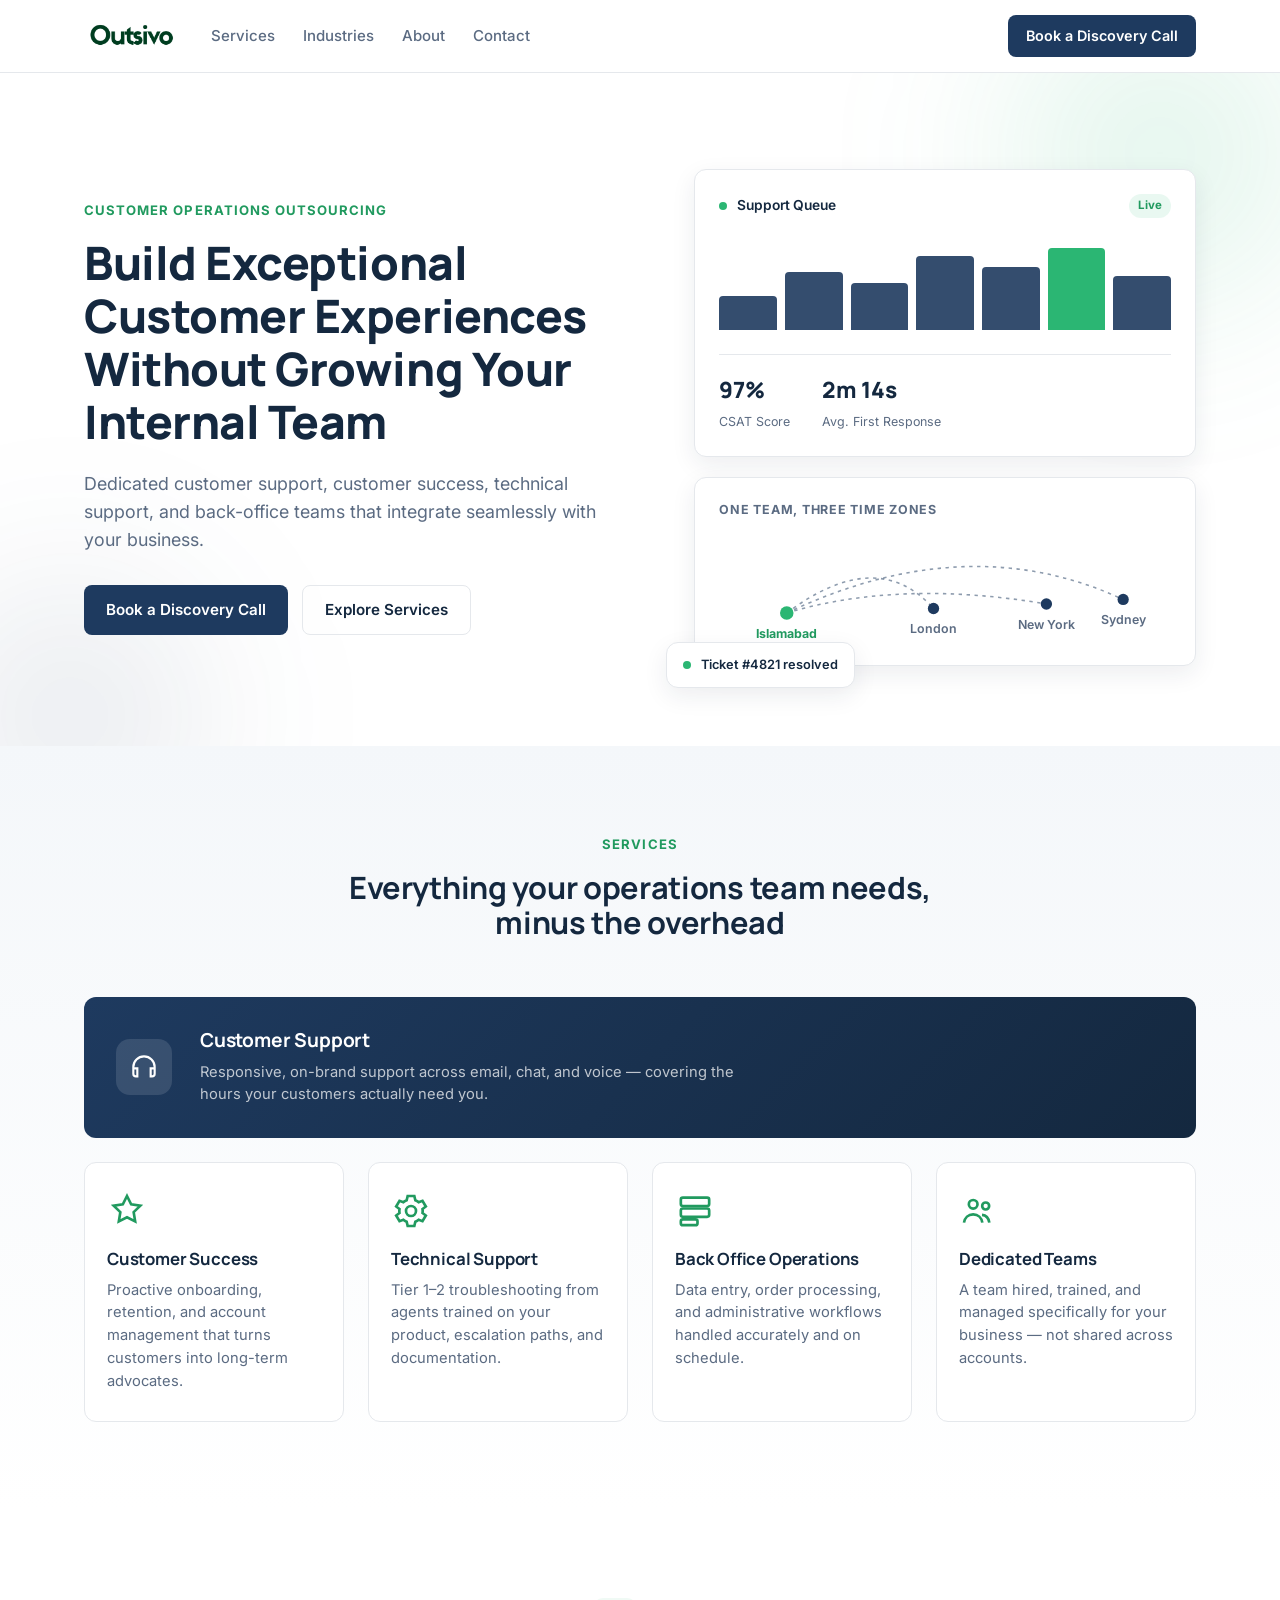
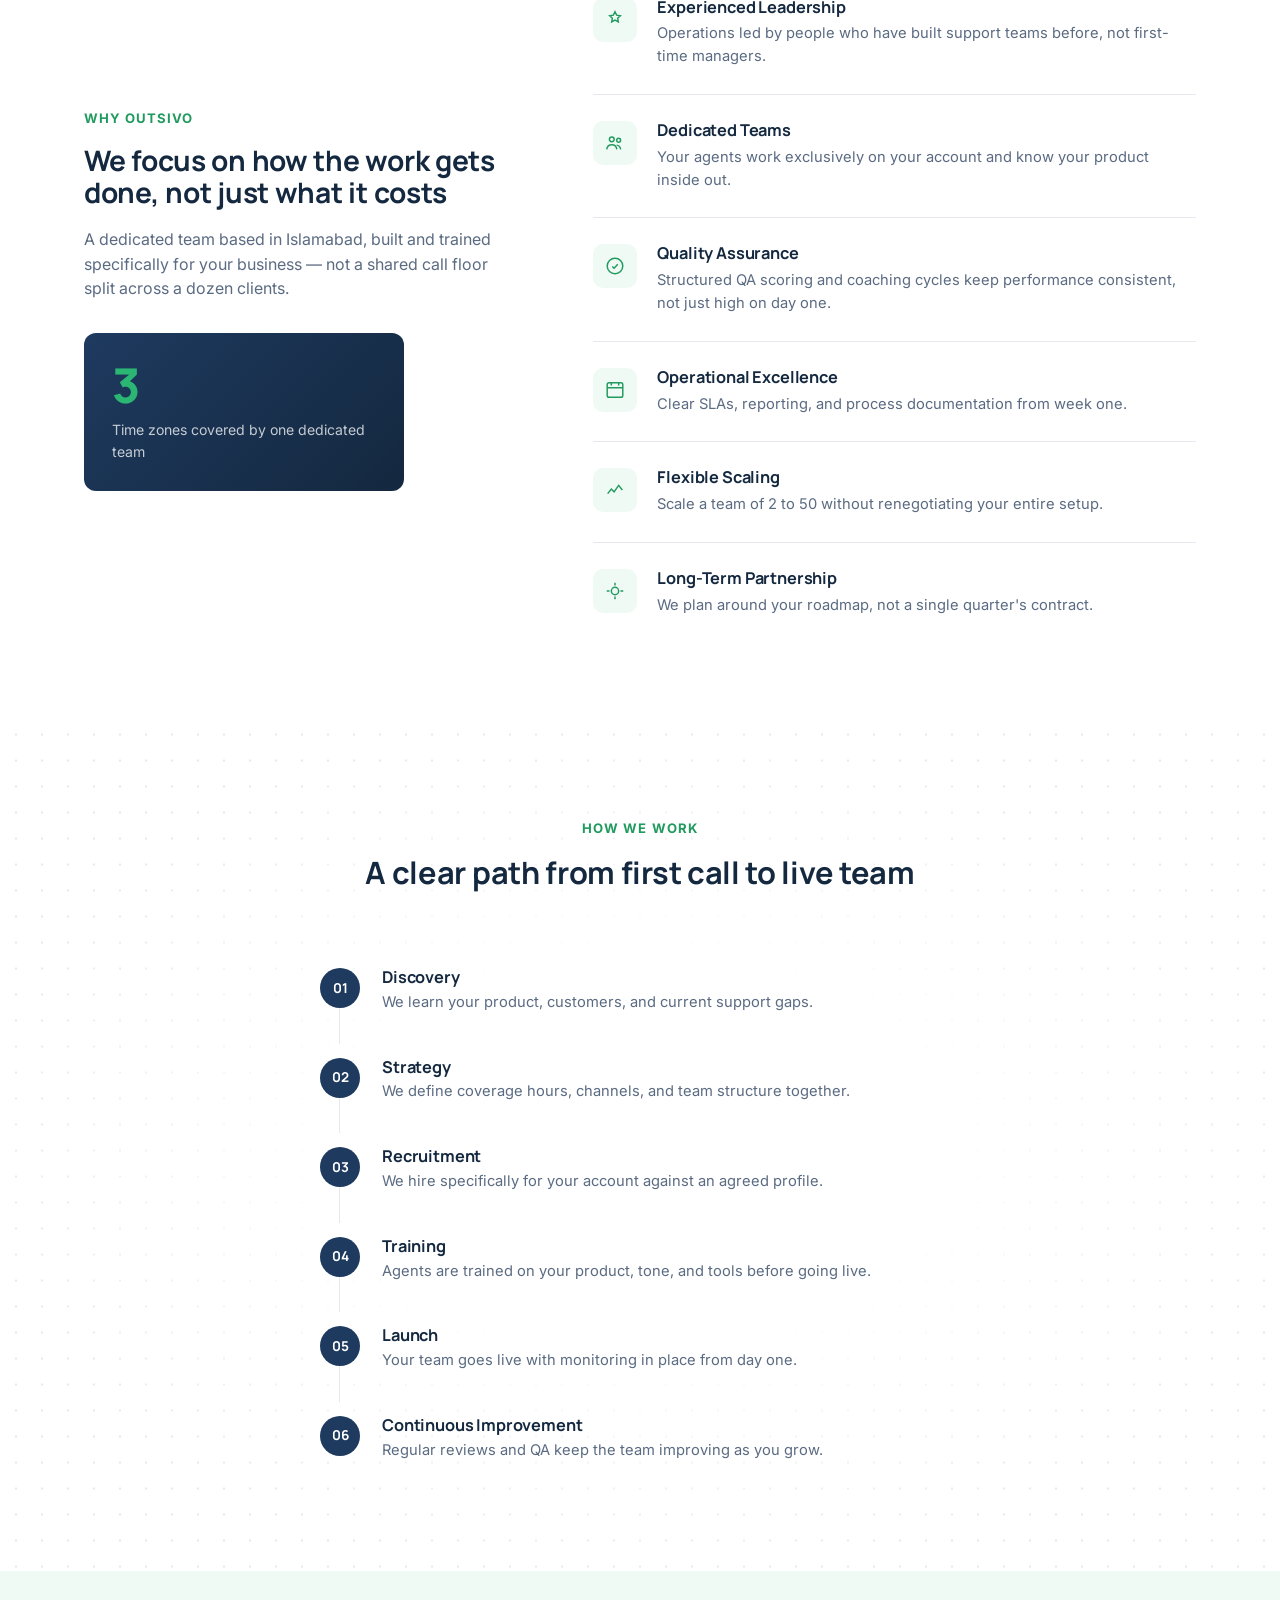
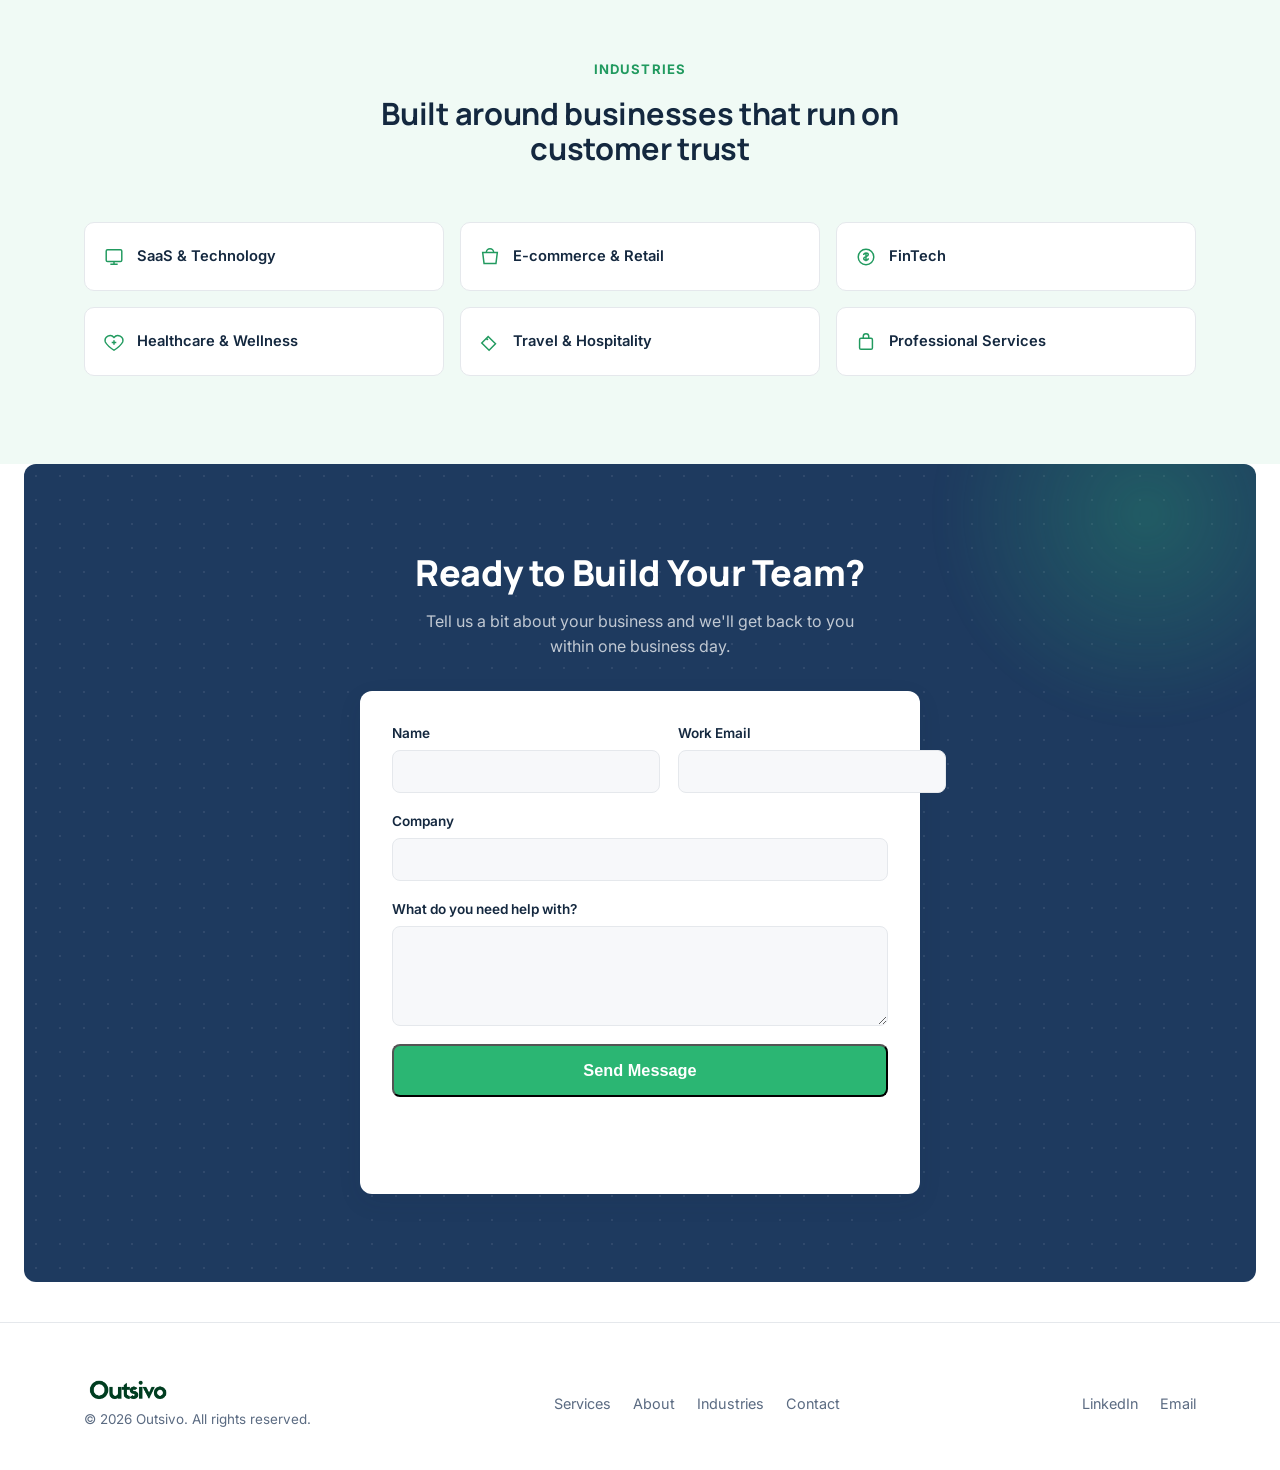
==== index.html @ 87148b16 "Add files via upload" ====
<!DOCTYPE html>
<html lang="en">
<head>
<meta charset="UTF-8">
<meta name="viewport" content="width=device-width, initial-scale=1.0">
<title>Outsivo — Customer Support, Success &amp; Technical Support Outsourcing</title>
<meta name="description" content="Dedicated customer support, customer success, technical support, and back-office teams that integrate seamlessly with your business.">
<link rel="preconnect" href="https://fonts.googleapis.com">
<link rel="preconnect" href="https://fonts.gstatic.com" crossorigin>
<link href="https://fonts.googleapis.com/css2?family=Manrope:wght@500;600;700;800&family=Inter:wght@400;500;600&display=swap" rel="stylesheet">
<link rel="stylesheet" href="styles.css">
</head>
<body>

<!-- ===================== NAVIGATION ===================== -->
<header class="nav" id="nav">
  <div class="container nav__inner">
    <a href="#top" class="nav__logo">
      <img src="assets/outsivo-logo.png" alt="Outsivo" class="nav__logo-img">
    </a>

    <nav class="nav__links" id="navLinks">
      <a href="#services">Services</a>
      <a href="#industries">Industries</a>
      <a href="#why">About</a>
      <a href="#contact">Contact</a>
    </nav>

    <a href="#contact" class="btn btn--primary btn--nav">Book a Discovery Call</a>

    <button class="nav__toggle" id="navToggle" aria-label="Open menu" aria-expanded="false">
      <span></span><span></span><span></span>
    </button>
  </div>
</header>

<main id="top">

  <!-- ===================== HERO ===================== -->
  <section class="hero">
    <div class="container hero__inner">
      <div class="hero__copy">
        <p class="eyebrow">Customer Operations Outsourcing</p>
        <h1>Build Exceptional Customer Experiences Without Growing Your Internal Team</h1>
        <p class="hero__sub">Dedicated customer support, customer success, technical support, and back-office teams that integrate seamlessly with your business.</p>
        <div class="hero__actions">
          <a href="#contact" class="btn btn--primary">Book a Discovery Call</a>
          <a href="#services" class="btn btn--ghost">Explore Services</a>
        </div>
      </div>

      <div class="hero__visual" aria-hidden="true">
        <div class="panel panel--main">
          <div class="panel__row">
            <span class="dot dot--accent"></span>
            <span class="panel__label">Support Queue</span>
            <span class="panel__tag">Live</span>
          </div>
          <div class="bar-row">
            <div class="bar" style="--h:38%"></div>
            <div class="bar" style="--h:64%"></div>
            <div class="bar" style="--h:52%"></div>
            <div class="bar" style="--h:82%"></div>
            <div class="bar" style="--h:70%"></div>
            <div class="bar" style="--h:91%"></div>
            <div class="bar" style="--h:60%"></div>
          </div>
          <div class="panel__stats">
            <div>
              <span class="stat">97%</span>
              <span class="stat__label">CSAT Score</span>
            </div>
            <div>
              <span class="stat">2m 14s</span>
              <span class="stat__label">Avg. First Response</span>
            </div>
          </div>
        </div>

        <div class="panel panel--coverage">
          <p class="coverage__label">One team, three time zones</p>
          <svg class="coverage__map" viewBox="0 0 400 100" xmlns="http://www.w3.org/2000/svg">
            <path d="M60 70 Q140 10 190 66" fill="none" stroke="#1E3A5F" stroke-width="1.4" stroke-dasharray="3 4" opacity="0.5"/>
            <path d="M60 70 Q160 40 290 62" fill="none" stroke="#1E3A5F" stroke-width="1.4" stroke-dasharray="3 4" opacity="0.5"/>
            <path d="M60 70 Q220 -6 358 58" fill="none" stroke="#1E3A5F" stroke-width="1.4" stroke-dasharray="3 4" opacity="0.5"/>
            <circle cx="60" cy="70" r="6" fill="#2BB673"/>
            <text x="60" y="92" text-anchor="middle" class="coverage__city coverage__city--origin">Islamabad</text>
            <circle cx="190" cy="66" r="5" fill="#1E3A5F"/>
            <text x="190" y="88" text-anchor="middle" class="coverage__city">London</text>
            <circle cx="290" cy="62" r="5" fill="#1E3A5F"/>
            <text x="290" y="84" text-anchor="middle" class="coverage__city">New York</text>
            <circle cx="358" cy="58" r="5" fill="#1E3A5F"/>
            <text x="358" y="80" text-anchor="middle" class="coverage__city">Sydney</text>
          </svg>
        </div>

        <div class="panel panel--float">
          <span class="dot dot--accent"></span>
          <span class="panel__label">Ticket #4821 resolved</span>
        </div>
      </div>
    </div>
  </section>

  <!-- ===================== SERVICES ===================== -->
  <section class="services" id="services">
    <div class="container">
      <p class="eyebrow eyebrow--center">Services</p>
      <h2 class="section__title">Everything your operations team needs, minus the overhead</h2>

      <div class="grid grid--4">
        <div class="card card--featured">
          <div class="card__icon">
            <svg viewBox="0 0 24 24" fill="none" stroke="currentColor" stroke-width="1.6"><path d="M4 12a8 8 0 0 1 16 0v5a2 2 0 0 1-2 2h-1v-6h3M4 17v-5a8 8 0 0 1 0 0v5a2 2 0 0 0 2 2h1v-6H4"/></svg>
          </div>
          <div>
            <h3>Customer Support</h3>
            <p>Responsive, on-brand support across email, chat, and voice — covering the hours your customers actually need you.</p>
          </div>
        </div>
        <div class="card">
          <div class="card__icon">
            <svg viewBox="0 0 24 24" fill="none" stroke="currentColor" stroke-width="1.6"><path d="M12 3l2.5 5 5.5.8-4 3.9.9 5.5L12 15.8 7.1 18.2l.9-5.5-4-3.9 5.5-.8L12 3z"/></svg>
          </div>
          <h3>Customer Success</h3>
          <p>Proactive onboarding, retention, and account management that turns customers into long-term advocates.</p>
        </div>
        <div class="card">
          <div class="card__icon">
            <svg viewBox="0 0 24 24" fill="none" stroke="currentColor" stroke-width="1.6"><circle cx="12" cy="12" r="3"/><path d="M19 12a7 7 0 0 0-.1-1.2l2-1.5-2-3.4-2.3.9a7 7 0 0 0-2-1.2L14 3h-4l-.6 2.6a7 7 0 0 0-2 1.2l-2.3-.9-2 3.4 2 1.5A7 7 0 0 0 5 12a7 7 0 0 0 .1 1.2l-2 1.5 2 3.4 2.3-.9a7 7 0 0 0 2 1.2L10 21h4l.6-2.6a7 7 0 0 0 2-1.2l2.3.9 2-3.4-2-1.5A7 7 0 0 0 19 12z"/></svg>
          </div>
          <h3>Technical Support</h3>
          <p>Tier 1–2 troubleshooting from agents trained on your product, escalation paths, and documentation.</p>
        </div>
        <div class="card">
          <div class="card__icon">
            <svg viewBox="0 0 24 24" fill="none" stroke="currentColor" stroke-width="1.6"><rect x="3.5" y="4" width="17" height="5" rx="1.2"/><rect x="3.5" y="10.5" width="17" height="5" rx="1.2"/><rect x="3.5" y="17" width="10" height="3.5" rx="1.2"/></svg>
          </div>
          <h3>Back Office Operations</h3>
          <p>Data entry, order processing, and administrative workflows handled accurately and on schedule.</p>
        </div>
        <div class="card">
          <div class="card__icon">
            <svg viewBox="0 0 24 24" fill="none" stroke="currentColor" stroke-width="1.6"><circle cx="8.5" cy="8" r="2.6"/><circle cx="16" cy="9" r="2.1"/><path d="M3 19c.4-3 2.6-5 5.5-5s5.1 2 5.5 5M13.8 14.3c2.4.2 4 2 4.4 4.7"/></svg>
          </div>
          <h3>Dedicated Teams</h3>
          <p>A team hired, trained, and managed specifically for your business — not shared across accounts.</p>
        </div>
      </div>
    </div>
  </section>

  <!-- ===================== WHY OUTSIVO ===================== -->
  <section class="why" id="why">
    <div class="container why__inner">
      <div class="why__side">
        <p class="eyebrow">Why Outsivo</p>
        <h2 class="why__title">We focus on how the work gets done, not just what it costs</h2>
        <p class="why__sub">A dedicated team based in Islamabad, built and trained specifically for your business — not a shared call floor split across a dozen clients.</p>

        <div class="why__stat-card">
          <span class="why__stat-num">3</span>
          <span class="why__stat-label">Time zones covered by one dedicated team</span>
        </div>
      </div>

      <ul class="pillar-list">
        <li class="pillar-row">
          <span class="pillar-row__icon">
            <svg viewBox="0 0 24 24" fill="none" stroke="currentColor" stroke-width="1.6"><path d="M12 3l1.8 3.7 4 .6-2.9 2.8.7 4-3.6-1.9-3.6 1.9.7-4L6.2 7.3l4-.6L12 3z"/></svg>
          </span>
          <div>
            <h3>Experienced Leadership</h3>
            <p>Operations led by people who have built support teams before, not first-time managers.</p>
          </div>
        </li>
        <li class="pillar-row">
          <span class="pillar-row__icon">
            <svg viewBox="0 0 24 24" fill="none" stroke="currentColor" stroke-width="1.6"><circle cx="8.5" cy="8" r="2.6"/><circle cx="16" cy="9" r="2.1"/><path d="M3 19c.4-3 2.6-5 5.5-5s5.1 2 5.5 5M13.8 14.3c2.4.2 4 2 4.4 4.7"/></svg>
          </span>
          <div>
            <h3>Dedicated Teams</h3>
            <p>Your agents work exclusively on your account and know your product inside out.</p>
          </div>
        </li>
        <li class="pillar-row">
          <span class="pillar-row__icon">
            <svg viewBox="0 0 24 24" fill="none" stroke="currentColor" stroke-width="1.6"><path d="M9 12.5l2 2 4-4.5"/><circle cx="12" cy="12" r="8.5"/></svg>
          </span>
          <div>
            <h3>Quality Assurance</h3>
            <p>Structured QA scoring and coaching cycles keep performance consistent, not just high on day one.</p>
          </div>
        </li>
        <li class="pillar-row">
          <span class="pillar-row__icon">
            <svg viewBox="0 0 24 24" fill="none" stroke="currentColor" stroke-width="1.6"><rect x="3.5" y="4" width="17" height="16" rx="2"/><path d="M3.5 9.5h17M8 4v3M16 4v3"/></svg>
          </span>
          <div>
            <h3>Operational Excellence</h3>
            <p>Clear SLAs, reporting, and process documentation from week one.</p>
          </div>
        </li>
        <li class="pillar-row">
          <span class="pillar-row__icon">
            <svg viewBox="0 0 24 24" fill="none" stroke="currentColor" stroke-width="1.6"><path d="M4 16l4-5 3 3 5-7 4 5"/></svg>
          </span>
          <div>
            <h3>Flexible Scaling</h3>
            <p>Scale a team of 2 to 50 without renegotiating your entire setup.</p>
          </div>
        </li>
        <li class="pillar-row">
          <span class="pillar-row__icon">
            <svg viewBox="0 0 24 24" fill="none" stroke="currentColor" stroke-width="1.6"><path d="M8 12a4 4 0 108 0 4 4 0 00-8 0z"/><path d="M12 3v3M12 18v3M3 12h3M18 12h3"/></svg>
          </span>
          <div>
            <h3>Long-Term Partnership</h3>
            <p>We plan around your roadmap, not a single quarter's contract.</p>
          </div>
        </li>
      </ul>
    </div>
  </section>

  <!-- ===================== HOW WE WORK ===================== -->
  <section class="process">
    <div class="container">
      <p class="eyebrow eyebrow--center">How We Work</p>
      <h2 class="section__title">A clear path from first call to live team</h2>

      <ol class="steps">
        <li class="step">
          <span class="step__num">01</span>
          <div>
            <h3>Discovery</h3>
            <p>We learn your product, customers, and current support gaps.</p>
          </div>
        </li>
        <li class="step">
          <span class="step__num">02</span>
          <div>
            <h3>Strategy</h3>
            <p>We define coverage hours, channels, and team structure together.</p>
          </div>
        </li>
        <li class="step">
          <span class="step__num">03</span>
          <div>
            <h3>Recruitment</h3>
            <p>We hire specifically for your account against an agreed profile.</p>
          </div>
        </li>
        <li class="step">
          <span class="step__num">04</span>
          <div>
            <h3>Training</h3>
            <p>Agents are trained on your product, tone, and tools before going live.</p>
          </div>
        </li>
        <li class="step">
          <span class="step__num">05</span>
          <div>
            <h3>Launch</h3>
            <p>Your team goes live with monitoring in place from day one.</p>
          </div>
        </li>
        <li class="step">
          <span class="step__num">06</span>
          <div>
            <h3>Continuous Improvement</h3>
            <p>Regular reviews and QA keep the team improving as you grow.</p>
          </div>
        </li>
      </ol>
    </div>
  </section>

  <!-- ===================== INDUSTRIES ===================== -->
  <section class="industries" id="industries">
    <div class="container">
      <p class="eyebrow eyebrow--center">Industries</p>
      <h2 class="section__title">Built around businesses that run on customer trust</h2>

      <div class="grid grid--6 grid--tight">
        <div class="tag-card">
          <svg viewBox="0 0 24 24" fill="none" stroke="currentColor" stroke-width="1.6"><rect x="3.5" y="4" width="17" height="13" rx="1.5"/><path d="M8 20h8M12 17v3"/></svg>
          SaaS &amp; Technology
        </div>
        <div class="tag-card">
          <svg viewBox="0 0 24 24" fill="none" stroke="currentColor" stroke-width="1.6"><path d="M4 7h16l-1.5 12h-13L4 7z"/><path d="M8 7a4 4 0 018 0"/></svg>
          E-commerce &amp; Retail
        </div>
        <div class="tag-card">
          <svg viewBox="0 0 24 24" fill="none" stroke="currentColor" stroke-width="1.6"><circle cx="12" cy="12" r="8.5"/><path d="M12 7.5v9M9.5 9.8c0-1.3 1.1-2.1 2.5-2.1s2.5.8 2.5 1.9c0 2.6-5 1.3-5 3.9 0 1.1 1.1 1.9 2.5 1.9s2.5-.8 2.5-2.1"/></svg>
          FinTech
        </div>
        <div class="tag-card">
          <svg viewBox="0 0 24 24" fill="none" stroke="currentColor" stroke-width="1.6"><path d="M12 21s-7-4.5-9.5-9A5.5 5.5 0 0112 7a5.5 5.5 0 019.5 5c-2.5 4.5-9.5 9-9.5 9z"/><path d="M12 10v5M9.5 12.5h5"/></svg>
          Healthcare &amp; Wellness
        </div>
        <div class="tag-card">
          <svg viewBox="0 0 24 24" fill="none" stroke="currentColor" stroke-width="1.6"><path d="M3 13l7-7 8 8-7 7-8-8z"/><circle cx="9" cy="9" r="1.2" fill="currentColor" stroke="none"/></svg>
          Travel &amp; Hospitality
        </div>
        <div class="tag-card">
          <svg viewBox="0 0 24 24" fill="none" stroke="currentColor" stroke-width="1.6"><rect x="5" y="8" width="14" height="12" rx="1.5"/><path d="M9 8V6a3 3 0 016 0v2"/></svg>
          Professional Services
        </div>
      </div>
    </div>
  </section>

  <!-- ===================== CTA / CONTACT FORM ===================== -->
  <section class="cta" id="contact">
    <div class="container cta__inner">
      <h2>Ready to Build Your Team?</h2>
      <p>Tell us a bit about your business and we'll get back to you within one business day.</p>

      <form class="contact-form" id="contactForm">
        <input type="hidden" name="access_key" value="f6a1be43-fd1d-468f-a250-6dde12e485c9">
        <input type="hidden" name="subject" value="New inquiry from Outsivo website">
        <input type="text" name="botcheck" style="display:none" tabindex="-1" autocomplete="off">

        <div class="contact-form__row">
          <div class="field">
            <label for="cf-name">Name</label>
            <input type="text" id="cf-name" name="name" required autocomplete="name">
          </div>
          <div class="field">
            <label for="cf-email">Work Email</label>
            <input type="email" id="cf-email" name="email" required autocomplete="email">
          </div>
        </div>

        <div class="field">
          <label for="cf-company">Company</label>
          <input type="text" id="cf-company" name="company" autocomplete="organization">
        </div>

        <div class="field">
          <label for="cf-message">What do you need help with?</label>
          <textarea id="cf-message" name="message" rows="4" required></textarea>
        </div>

        <button type="submit" class="btn btn--primary btn--lg" id="cfSubmit">Send Message</button>
        <p class="contact-form__status" id="cfStatus" role="status" aria-live="polite"></p>
      </form>
    </div>
  </section>

</main>

<!-- ===================== FOOTER ===================== -->
<footer class="footer">
  <div class="container footer__inner">
    <div class="footer__brand">
      <img src="assets/outsivo-logo.png" alt="Outsivo" class="footer__logo-img">
      <p>© 2026 Outsivo. All rights reserved.</p>
    </div>
    <nav class="footer__links">
      <a href="#services">Services</a>
      <a href="#why">About</a>
      <a href="#industries">Industries</a>
      <a href="#contact">Contact</a>
    </nav>
    <div class="footer__social">
      <a href="#" aria-label="LinkedIn">LinkedIn</a>
      <a href="mailto:hello@outsivo.com">Email</a>
    </div>
  </div>
</footer>

<script src="script.js"></script>
</body>
</html>
---- styles.css ----
/* ============ TOKENS ============ */
:root {
  --navy: #1E3A5F;
  --navy-ink: #14283F;
  --emerald: #2BB673;
  --emerald-dark: #219a5f;
  --bg: #FFFFFF;
  --bg-soft: #F7F8FA;
  --border: #E5E8EC;
  --text: #16233A;
  --text-muted: #5B6B82;

  --font-display: 'Manrope', sans-serif;
  --font-body: 'Inter', sans-serif;

  --container: 1160px;
  --radius: 12px;
  --shadow-sm: 0 1px 2px rgba(20, 40, 63, 0.06);
  --shadow-md: 0 8px 24px rgba(20, 40, 63, 0.08);
  --shadow-lg: 0 24px 60px rgba(20, 40, 63, 0.14);

  --navy-wash: #F4F7FA;
  --emerald-wash: #F0FAF5;
}

* { box-sizing: border-box; }
html { scroll-behavior: smooth; }

body {
  margin: 0;
  font-family: var(--font-body);
  color: var(--text);
  background: var(--bg);
  line-height: 1.55;
  -webkit-font-smoothing: antialiased;
}

h1, h2, h3 {
  font-family: var(--font-display);
  color: var(--navy-ink);
  margin: 0;
  line-height: 1.15;
  letter-spacing: -0.01em;
}

p { margin: 0; color: var(--text-muted); }

a { color: inherit; text-decoration: none; }

img, svg { display: block; max-width: 100%; }

.container {
  max-width: var(--container);
  margin: 0 auto;
  padding: 0 24px;
}

:focus-visible {
  outline: 2px solid var(--emerald);
  outline-offset: 2px;
}

@media (prefers-reduced-motion: reduce) {
  * { animation: none !important; transition: none !important; }
  html { scroll-behavior: auto; }
}

/* ============ BUTTONS ============ */
.btn {
  display: inline-flex;
  align-items: center;
  justify-content: center;
  padding: 12px 22px;
  border-radius: 8px;
  font-weight: 600;
  font-size: 0.95rem;
  transition: background 0.15s ease, transform 0.15s ease, border-color 0.15s ease;
  white-space: nowrap;
}
.btn--primary {
  background: var(--navy);
  color: #fff;
}
.btn--primary:hover { background: var(--navy-ink); }
.btn--ghost {
  background: transparent;
  color: var(--navy-ink);
  border: 1px solid var(--border);
}
.btn--ghost:hover { border-color: var(--navy); }
.btn--lg { padding: 15px 32px; font-size: 1.02rem; }
.btn--nav { padding: 10px 18px; font-size: 0.9rem; }

/* ============ NAVIGATION ============ */
.nav {
  position: sticky;
  top: 0;
  z-index: 50;
  background: rgba(255, 255, 255, 0.85);
  backdrop-filter: blur(10px);
  border-bottom: 1px solid var(--border);
}
.nav__inner {
  display: flex;
  align-items: center;
  gap: 32px;
  height: 72px;
}
.nav__logo {
  display: flex;
  align-items: center;
}
.nav__logo-img {
  height: 26px;
  width: auto;
}
.footer__logo-img {
  height: 24px;
  width: auto;
}
.nav__links {
  display: flex;
  gap: 28px;
  margin-right: auto;
}
.nav__links a {
  font-size: 0.94rem;
  font-weight: 500;
  color: var(--text-muted);
  transition: color 0.15s ease;
}
.nav__links a:hover { color: var(--navy-ink); }
.nav__toggle { display: none; }

/* ============ HERO ============ */
.hero {
  padding: 96px 0 80px;
  position: relative;
  overflow: hidden;
  isolation: isolate;
}
.hero::before,
.hero::after {
  content: '';
  position: absolute;
  border-radius: 50%;
  filter: blur(70px);
  z-index: -1;
}
.hero::before {
  width: 480px;
  height: 480px;
  background: radial-gradient(circle, rgba(43, 182, 115, 0.16), transparent 70%);
  top: -160px;
  right: -120px;
}
.hero::after {
  width: 420px;
  height: 420px;
  background: radial-gradient(circle, rgba(30, 58, 95, 0.12), transparent 70%);
  bottom: -180px;
  left: -140px;
}
.hero__inner {
  display: grid;
  grid-template-columns: 1.05fr 0.95fr;
  gap: 56px;
  align-items: center;
}
.eyebrow {
  font-size: 0.82rem;
  font-weight: 700;
  letter-spacing: 0.08em;
  text-transform: uppercase;
  color: var(--emerald-dark);
  margin-bottom: 16px;
}
.eyebrow--center { text-align: center; }
.hero h1 {
  font-size: clamp(2.1rem, 3.6vw, 3.15rem);
  font-weight: 800;
}
.hero__sub {
  margin-top: 22px;
  font-size: 1.12rem;
  color: var(--text-muted);
  max-width: 520px;
}
.hero__actions {
  margin-top: 32px;
  display: flex;
  gap: 14px;
  flex-wrap: wrap;
}

/* Hero visual: abstract operations dashboard */
.hero__visual { position: relative; }
.panel {
  background: #fff;
  border: 1px solid var(--border);
  border-radius: var(--radius);
  box-shadow: var(--shadow-md);
}
.panel--main { padding: 24px; }
.panel__row {
  display: flex;
  align-items: center;
  gap: 10px;
  margin-bottom: 22px;
}
.dot { width: 8px; height: 8px; border-radius: 50%; }
.dot--accent { background: var(--emerald); }
.panel__label {
  font-size: 0.86rem;
  font-weight: 600;
  color: var(--navy-ink);
}
.panel__tag {
  margin-left: auto;
  font-size: 0.72rem;
  font-weight: 700;
  color: var(--emerald-dark);
  background: rgba(43, 182, 115, 0.1);
  padding: 3px 9px;
  border-radius: 20px;
}
.bar-row {
  display: flex;
  align-items: flex-end;
  gap: 8px;
  height: 90px;
  margin-bottom: 24px;
}
.bar {
  flex: 1;
  height: var(--h);
  background: var(--navy);
  border-radius: 4px 4px 0 0;
  opacity: 0.9;
}
.bar:nth-child(6) { background: var(--emerald); opacity: 1; }
.panel__stats {
  display: flex;
  gap: 32px;
  border-top: 1px solid var(--border);
  padding-top: 18px;
}
.stat {
  display: block;
  font-family: var(--font-display);
  font-weight: 800;
  font-size: 1.4rem;
  color: var(--navy-ink);
}
.stat__label {
  font-size: 0.78rem;
  color: var(--text-muted);
}
.panel--float {
  position: absolute;
  bottom: -22px;
  left: -28px;
  display: flex;
  align-items: center;
  gap: 10px;
  padding: 12px 16px;
}
.panel--float .panel__label { font-size: 0.8rem; }

/* Coverage map — signature element */
.panel--coverage {
  margin-top: 20px;
  padding: 22px 24px 18px;
}
.coverage__label {
  font-size: 0.78rem;
  font-weight: 700;
  color: var(--text-muted);
  text-transform: uppercase;
  letter-spacing: 0.06em;
  margin-bottom: 14px;
}
.coverage__map { width: 100%; height: auto; }
.coverage__city {
  font-family: var(--font-body);
  font-size: 11px;
  font-weight: 600;
  fill: var(--text-muted);
}
.coverage__city--origin { fill: var(--emerald-dark); font-weight: 700; }

/* ============ SECTION GENERIC ============ */
section { padding: 88px 0; position: relative; }
.section__title {
  text-align: center;
  font-size: clamp(1.6rem, 2.4vw, 2.1rem);
  font-weight: 700;
  max-width: 640px;
  margin: 0 auto 56px;
}
.services {
  background: linear-gradient(180deg, var(--navy-wash) 0%, #ffffff 100%);
}
.industries {
  background: var(--emerald-wash);
}

/* ============ GRIDS ============ */
.grid { display: grid; gap: 24px; }
.grid--5 { grid-template-columns: repeat(5, 1fr); }
.grid--4 { grid-template-columns: repeat(4, 1fr); }
.grid--6 { grid-template-columns: repeat(3, 1fr); }
.grid--tight { gap: 16px; }

/* ============ SERVICE CARDS ============ */
.card {
  background: #fff;
  border: 1px solid var(--border);
  border-radius: var(--radius);
  padding: 28px 22px;
  transition: transform 0.18s ease, box-shadow 0.18s ease;
}
.card:hover { transform: translateY(-3px); box-shadow: var(--shadow-md); }
.card__icon {
  width: 40px;
  height: 40px;
  color: var(--emerald-dark);
  margin-bottom: 18px;
}
.card h3 {
  font-size: 1.05rem;
  font-weight: 700;
  margin-bottom: 10px;
}
.card p { font-size: 0.92rem; }

/* Featured service card — breaks grid uniformity */
.card--featured {
  grid-column: 1 / -1;
  display: grid;
  grid-template-columns: auto 1fr;
  align-items: center;
  gap: 28px;
  padding: 32px;
  background: linear-gradient(135deg, var(--navy) 0%, var(--navy-ink) 100%);
  border: none;
}
.card--featured .card__icon {
  width: 56px;
  height: 56px;
  padding: 12px;
  background: rgba(255, 255, 255, 0.12);
  border-radius: 14px;
  color: #fff;
  margin-bottom: 0;
}
.card--featured h3 { color: #fff; font-size: 1.2rem; }
.card--featured p { color: rgba(255, 255, 255, 0.72); max-width: 560px; }
.card--featured:hover { transform: none; box-shadow: none; }

@media (max-width: 640px) {
  .card--featured { grid-template-columns: 1fr; text-align: left; }
}

/* ============ WHY OUTSIVO — SPLIT LAYOUT ============ */
.why { overflow: hidden; }
.why__inner {
  display: grid;
  grid-template-columns: 0.85fr 1.15fr;
  gap: 64px;
  align-items: start;
}
.why__side { position: sticky; top: 110px; }
.why__title {
  font-family: var(--font-display);
  font-weight: 700;
  font-size: clamp(1.5rem, 2.2vw, 2rem);
  margin-top: 4px;
}
.why__sub {
  margin-top: 18px;
  font-size: 1rem;
  max-width: 420px;
}
.why__stat-card {
  margin-top: 32px;
  background: linear-gradient(135deg, var(--navy) 0%, var(--navy-ink) 100%);
  border-radius: var(--radius);
  padding: 28px;
  max-width: 320px;
}
.why__stat-num {
  display: block;
  font-family: var(--font-display);
  font-weight: 800;
  font-size: 3rem;
  color: var(--emerald);
  line-height: 1;
}
.why__stat-label {
  display: block;
  margin-top: 10px;
  font-size: 0.88rem;
  color: rgba(255, 255, 255, 0.75);
}

.pillar-list {
  list-style: none;
  margin: 0;
  padding: 0;
}
.pillar-row {
  display: flex;
  gap: 20px;
  padding: 26px 0;
  border-bottom: 1px solid var(--border);
}
.pillar-row:first-child { padding-top: 0; }
.pillar-row:last-child { border-bottom: none; }
.pillar-row__icon {
  flex: none;
  width: 44px;
  height: 44px;
  border-radius: 10px;
  background: var(--emerald-wash);
  color: var(--emerald-dark);
  display: flex;
  align-items: center;
  justify-content: center;
}
.pillar-row__icon svg { width: 22px; height: 22px; }
.pillar-row h3 { font-size: 1.02rem; font-weight: 700; margin-bottom: 6px; }
.pillar-row p { font-size: 0.92rem; }

@media (max-width: 900px) {
  .why__inner { grid-template-columns: 1fr; gap: 40px; }
  .why__side { position: static; }
}

/* ============ HOW WE WORK ============ */
.process {
  background-image: radial-gradient(var(--border) 1.4px, transparent 1.4px);
  background-size: 26px 26px;
  background-position: center;
}
.process::before {
  content: '';
  position: absolute;
  inset: 0;
  background: radial-gradient(ellipse at center, #fff 30%, transparent 75%);
  pointer-events: none;
}
.process .container { position: relative; }
.steps {
  list-style: none;
  margin: 0;
  padding: 0;
  max-width: 640px;
  margin: 0 auto;
  position: relative;
}
.step {
  display: flex;
  gap: 22px;
  padding: 22px 0;
  position: relative;
}
.step:not(:last-child)::after {
  content: '';
  position: absolute;
  left: 19px;
  top: 56px;
  bottom: -8px;
  width: 1px;
  background: var(--border);
}
.step__num {
  flex: none;
  width: 40px;
  height: 40px;
  border-radius: 50%;
  background: var(--navy);
  color: #fff;
  font-family: var(--font-display);
  font-weight: 700;
  font-size: 0.85rem;
  display: flex;
  align-items: center;
  justify-content: center;
  z-index: 1;
}
.step h3 { font-size: 1.02rem; font-weight: 700; margin-bottom: 4px; }
.step p { font-size: 0.92rem; }

/* ============ INDUSTRIES ============ */
.tag-card {
  background: #fff;
  border: 1px solid var(--border);
  border-radius: 10px;
  padding: 22px 18px;
  display: flex;
  align-items: center;
  gap: 12px;
  font-weight: 600;
  font-size: 0.92rem;
  color: var(--navy-ink);
  transition: transform 0.18s ease, box-shadow 0.18s ease;
}
.tag-card:hover { transform: translateY(-2px); box-shadow: var(--shadow-md); }
.tag-card svg {
  flex: none;
  width: 22px;
  height: 22px;
  color: var(--emerald-dark);
}

/* ============ CTA ============ */
.cta {
  background: var(--navy);
  border-radius: var(--radius);
  margin: 0 24px;
  padding: 0;
  position: relative;
  overflow: hidden;
}
.cta::before {
  content: '';
  position: absolute;
  inset: 0;
  background-image: radial-gradient(rgba(255,255,255,0.08) 1.4px, transparent 1.4px);
  background-size: 24px 24px;
}
.cta::after {
  content: '';
  position: absolute;
  width: 420px;
  height: 420px;
  border-radius: 50%;
  background: radial-gradient(circle, rgba(43, 182, 115, 0.28), transparent 70%);
  top: -160px;
  right: -100px;
  filter: blur(10px);
}
.cta__inner {
  padding: 88px 24px;
  text-align: center;
  position: relative;
}
.cta h2 {
  color: #fff;
  font-size: clamp(1.7rem, 2.8vw, 2.3rem);
  font-weight: 800;
}
.cta p {
  color: rgba(255, 255, 255, 0.72);
  margin: 16px auto 32px;
  max-width: 440px;
}
.cta .btn--primary { background: var(--emerald); }
.cta .btn--primary:hover { background: var(--emerald-dark); }
.cta .btn--primary:disabled { opacity: 0.6; cursor: not-allowed; }

/* ============ CONTACT FORM ============ */
.contact-form {
  max-width: 560px;
  margin: 0 auto;
  text-align: left;
  background: #fff;
  border-radius: var(--radius);
  padding: 32px;
  box-shadow: var(--shadow-md);
}
.contact-form__row {
  display: grid;
  grid-template-columns: 1fr 1fr;
  gap: 18px;
}
.field {
  margin-bottom: 18px;
  display: flex;
  flex-direction: column;
  gap: 6px;
}
.field label {
  font-size: 0.85rem;
  font-weight: 600;
  color: var(--navy-ink);
}
.field input,
.field textarea {
  font-family: var(--font-body);
  font-size: 0.95rem;
  padding: 11px 13px;
  border-radius: 8px;
  border: 1px solid var(--border);
  background: var(--bg-soft);
  color: var(--text);
  resize: vertical;
  transition: border-color 0.15s ease, background 0.15s ease;
}
.field input:focus,
.field textarea:focus {
  outline: none;
  border-color: var(--emerald);
  background: #fff;
}
.contact-form .btn {
  width: 100%;
}
.contact-form__status {
  margin-top: 14px;
  font-size: 0.88rem;
  text-align: center;
  min-height: 1.2em;
}
.contact-form__status.is-success { color: var(--emerald-dark); }
.contact-form__status.is-error { color: #C0392B; }

@media (max-width: 560px) {
  .contact-form { padding: 24px; }
  .contact-form__row { grid-template-columns: 1fr; }
}

/* ============ FOOTER ============ */
.footer { padding: 56px 0 40px; border-top: 1px solid var(--border); margin-top: 40px; }
.footer__inner {
  display: flex;
  justify-content: space-between;
  align-items: center;
  flex-wrap: wrap;
  gap: 24px;
}
.footer__brand p {
  font-size: 0.84rem;
  margin-top: 6px;
  color: var(--text-muted);
}
.footer__links, .footer__social {
  display: flex;
  gap: 22px;
  font-size: 0.9rem;
  color: var(--text-muted);
}
.footer__links a:hover, .footer__social a:hover { color: var(--navy-ink); }

/* ============ RESPONSIVE ============ */
@media (max-width: 960px) {
  .grid--5 { grid-template-columns: repeat(2, 1fr); }
  .grid--4 { grid-template-columns: repeat(2, 1fr); }
  .grid--6 { grid-template-columns: repeat(2, 1fr); }
  .hero__inner { grid-template-columns: 1fr; }
  .hero__visual { order: -1; max-width: 460px; margin: 0 auto; }
}

@media (max-width: 720px) {
  .nav__links { 
    position: absolute;
    top: 72px; left: 0; right: 0;
    background: #fff;
    border-bottom: 1px solid var(--border);
    flex-direction: column;
    padding: 16px 24px;
    gap: 16px;
    display: none;
  }
  .nav__links.is-open { display: flex; }
  .nav__toggle {
    display: flex;
    flex-direction: column;
    gap: 4px;
    background: none;
    border: none;
    padding: 8px;
    margin-left: auto;
    cursor: pointer;
  }
  .nav__toggle span {
    width: 20px; height: 2px; background: var(--navy-ink);
  }
  .btn--nav { display: none; }
  .grid--5 { grid-template-columns: 1fr; }
  .grid--4 { grid-template-columns: 1fr; }
  .grid--6 { grid-template-columns: 1fr; }
  .panel--float { display: none; }
  .cta { margin: 0 16px; }
}
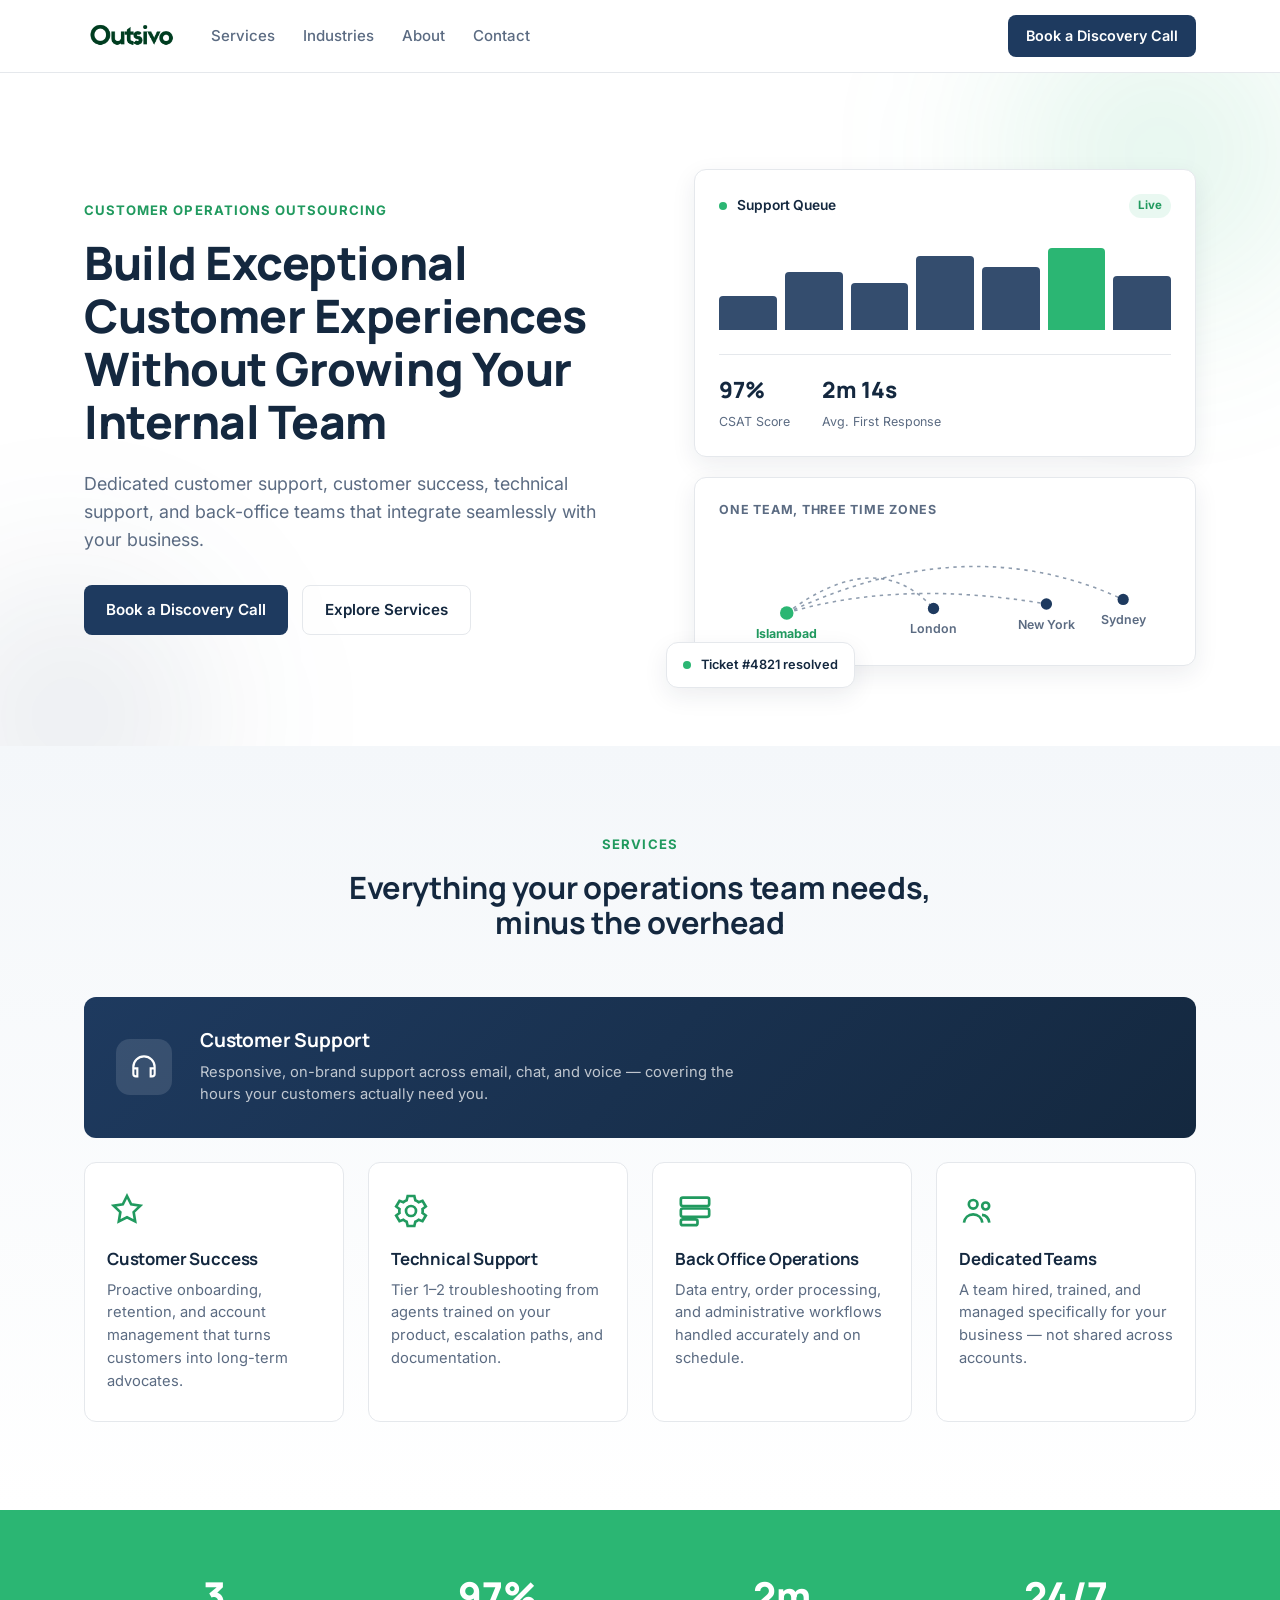
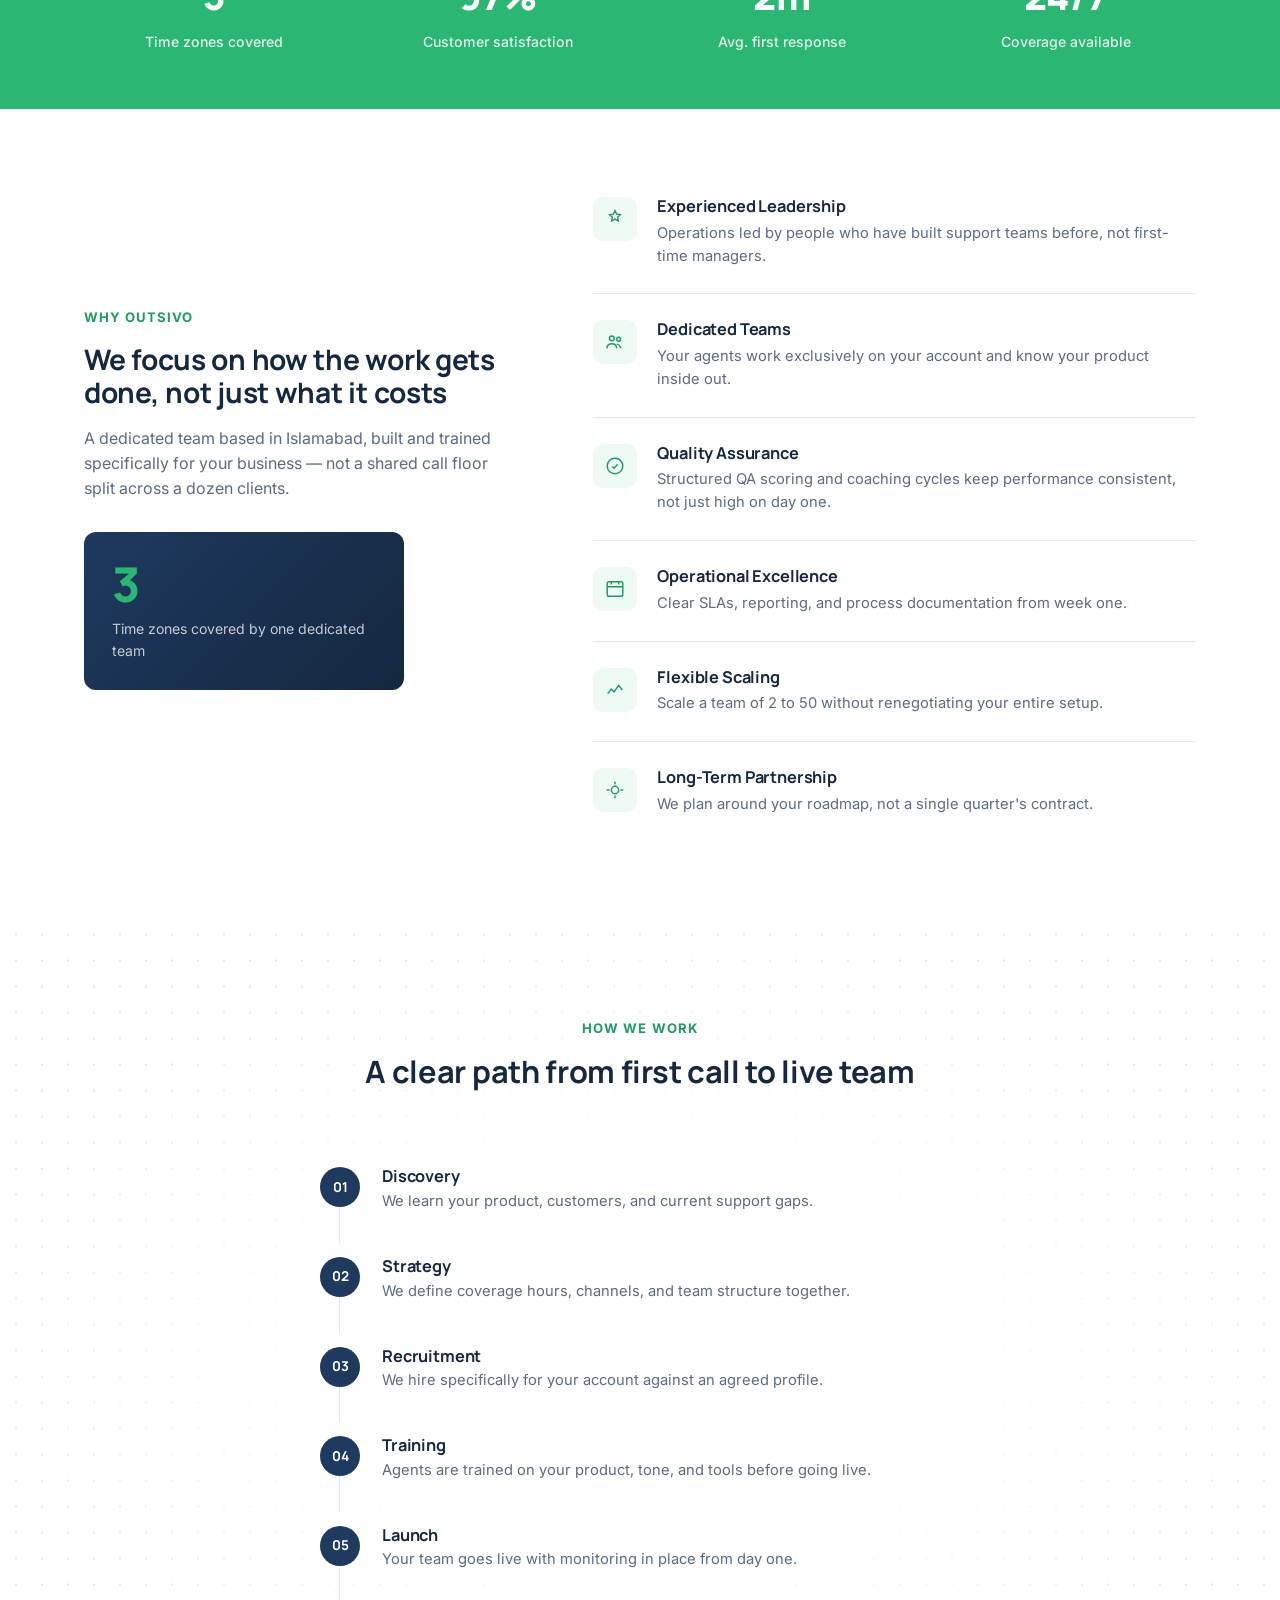
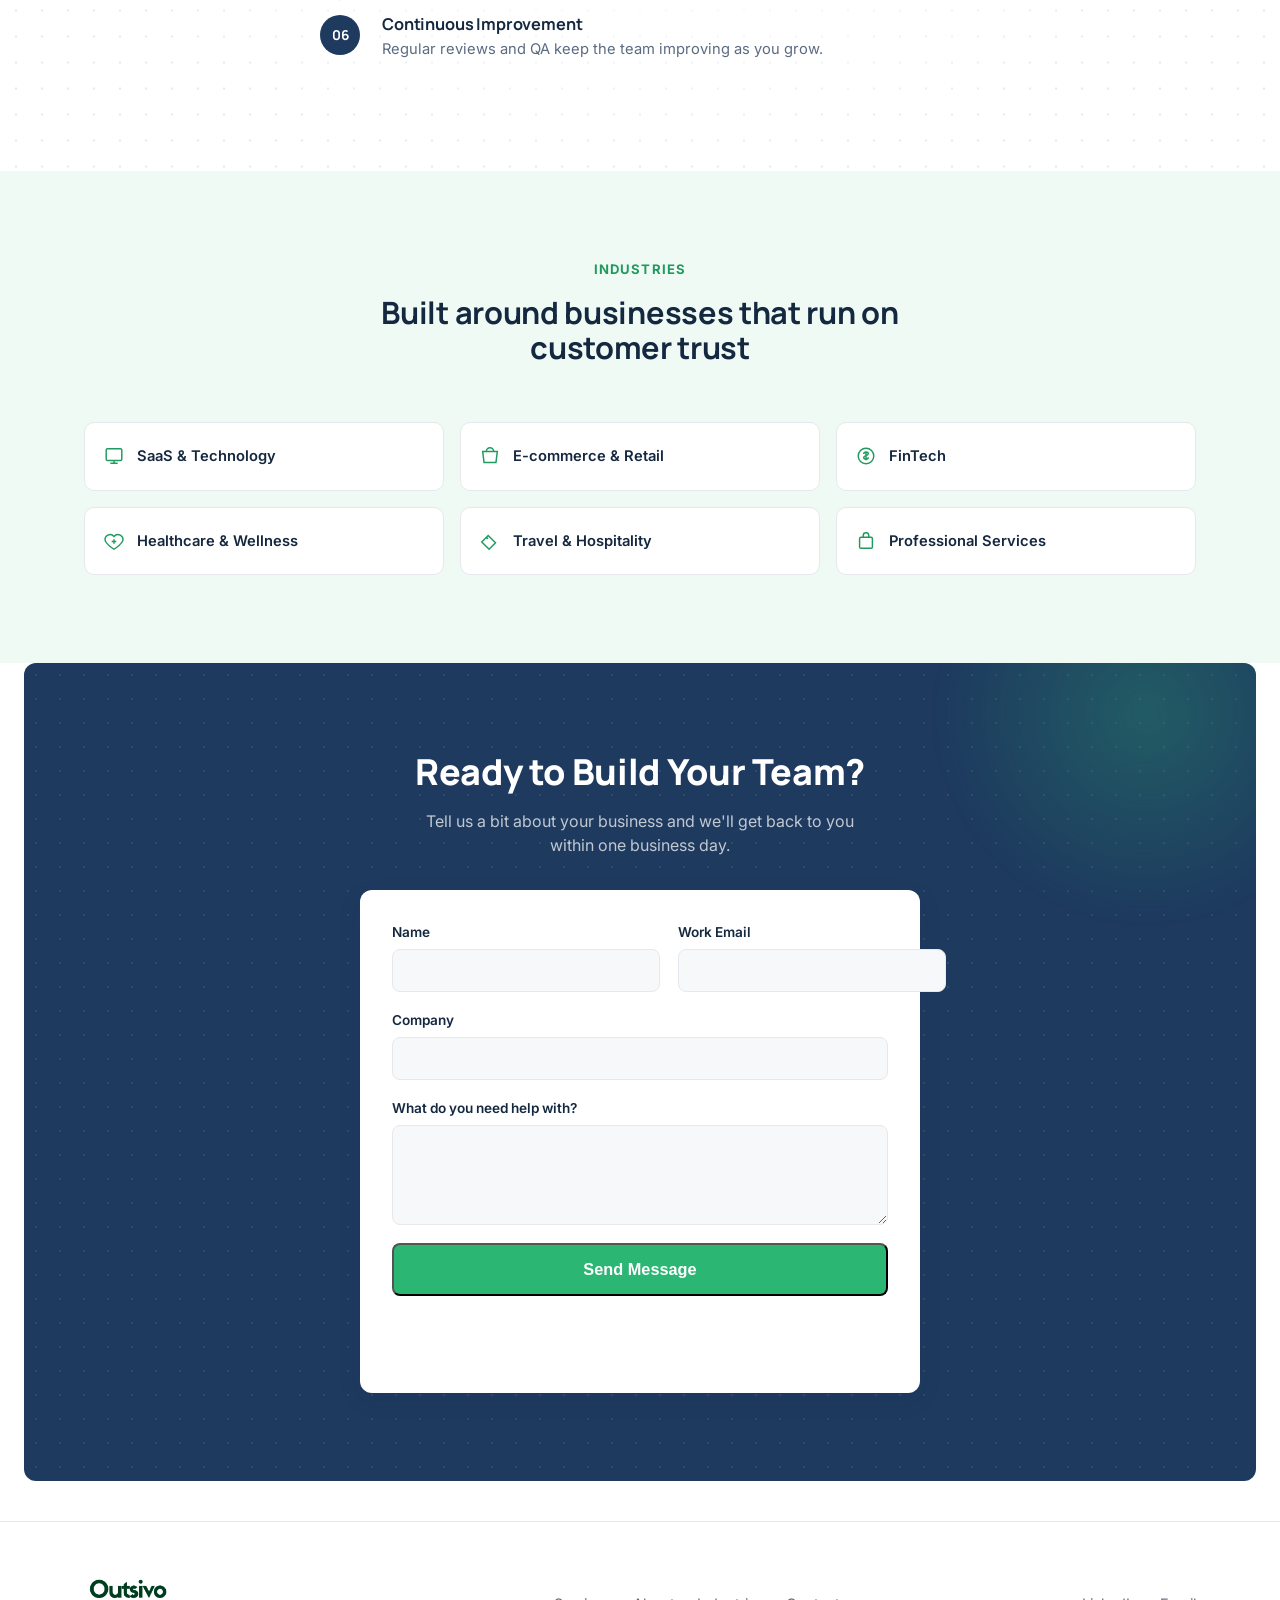
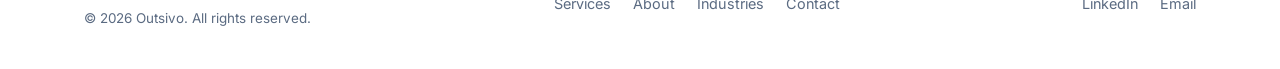
==== commit 9e7cc0fc: "Add files via upload" ====
--- a/index.html
+++ b/index.html
@@ -3,8 +3,8 @@
 <head>
 <meta charset="UTF-8">
 <meta name="viewport" content="width=device-width, initial-scale=1.0">
-<title>Outsivo — Customer Support, Success &amp; Technical Support Outsourcing</title>
-<meta name="description" content="Dedicated customer support, customer success, technical support, and back-office teams that integrate seamlessly with your business.">
+<title>Outsivo — Outsourced Teams for Growing Businesses</title>
+<meta name="description" content="Dedicated customer support, technical support, and back-office teams that integrate seamlessly with your business — with HR and development outsourcing coming soon.">
 <link rel="preconnect" href="https://fonts.googleapis.com">
 <link rel="preconnect" href="https://fonts.gstatic.com" crossorigin>
 <link href="https://fonts.googleapis.com/css2?family=Manrope:wght@500;600;700;800&family=Inter:wght@400;500;600&display=swap" rel="stylesheet">
@@ -150,6 +150,28 @@
     </div>
   </section>
 
+  <!-- ===================== STAT BAND (example) ===================== -->
+  <section class="stat-band">
+    <div class="container stat-band__inner">
+      <div class="stat-band__item">
+        <span class="stat-band__num">3</span>
+        <span class="stat-band__label">Time zones covered</span>
+      </div>
+      <div class="stat-band__item">
+        <span class="stat-band__num">97%</span>
+        <span class="stat-band__label">Customer satisfaction</span>
+      </div>
+      <div class="stat-band__item">
+        <span class="stat-band__num">2m</span>
+        <span class="stat-band__label">Avg. first response</span>
+      </div>
+      <div class="stat-band__item">
+        <span class="stat-band__num">24/7</span>
+        <span class="stat-band__label">Coverage available</span>
+      </div>
+    </div>
+  </section>
+
   <!-- ===================== WHY OUTSIVO ===================== -->
   <section class="why" id="why">
     <div class="container why__inner">
--- a/styles.css
+++ b/styles.css
@@ -360,6 +360,35 @@
 
 @media (max-width: 640px) {
   .card--featured { grid-template-columns: 1fr; text-align: left; }
+}
+
+/* ============ STAT BAND (example: solid color) ============ */
+.stat-band {
+  background: var(--emerald);
+  padding: 56px 0;
+}
+.stat-band__inner {
+  display: grid;
+  grid-template-columns: repeat(4, 1fr);
+  gap: 24px;
+  text-align: center;
+}
+.stat-band__num {
+  display: block;
+  font-family: var(--font-display);
+  font-weight: 800;
+  font-size: 2.4rem;
+  color: #fff;
+}
+.stat-band__label {
+  display: block;
+  margin-top: 6px;
+  font-size: 0.88rem;
+  color: rgba(255, 255, 255, 0.85);
+  font-weight: 500;
+}
+@media (max-width: 720px) {
+  .stat-band__inner { grid-template-columns: repeat(2, 1fr); }
 }
 
 /* ============ WHY OUTSIVO — SPLIT LAYOUT ============ */
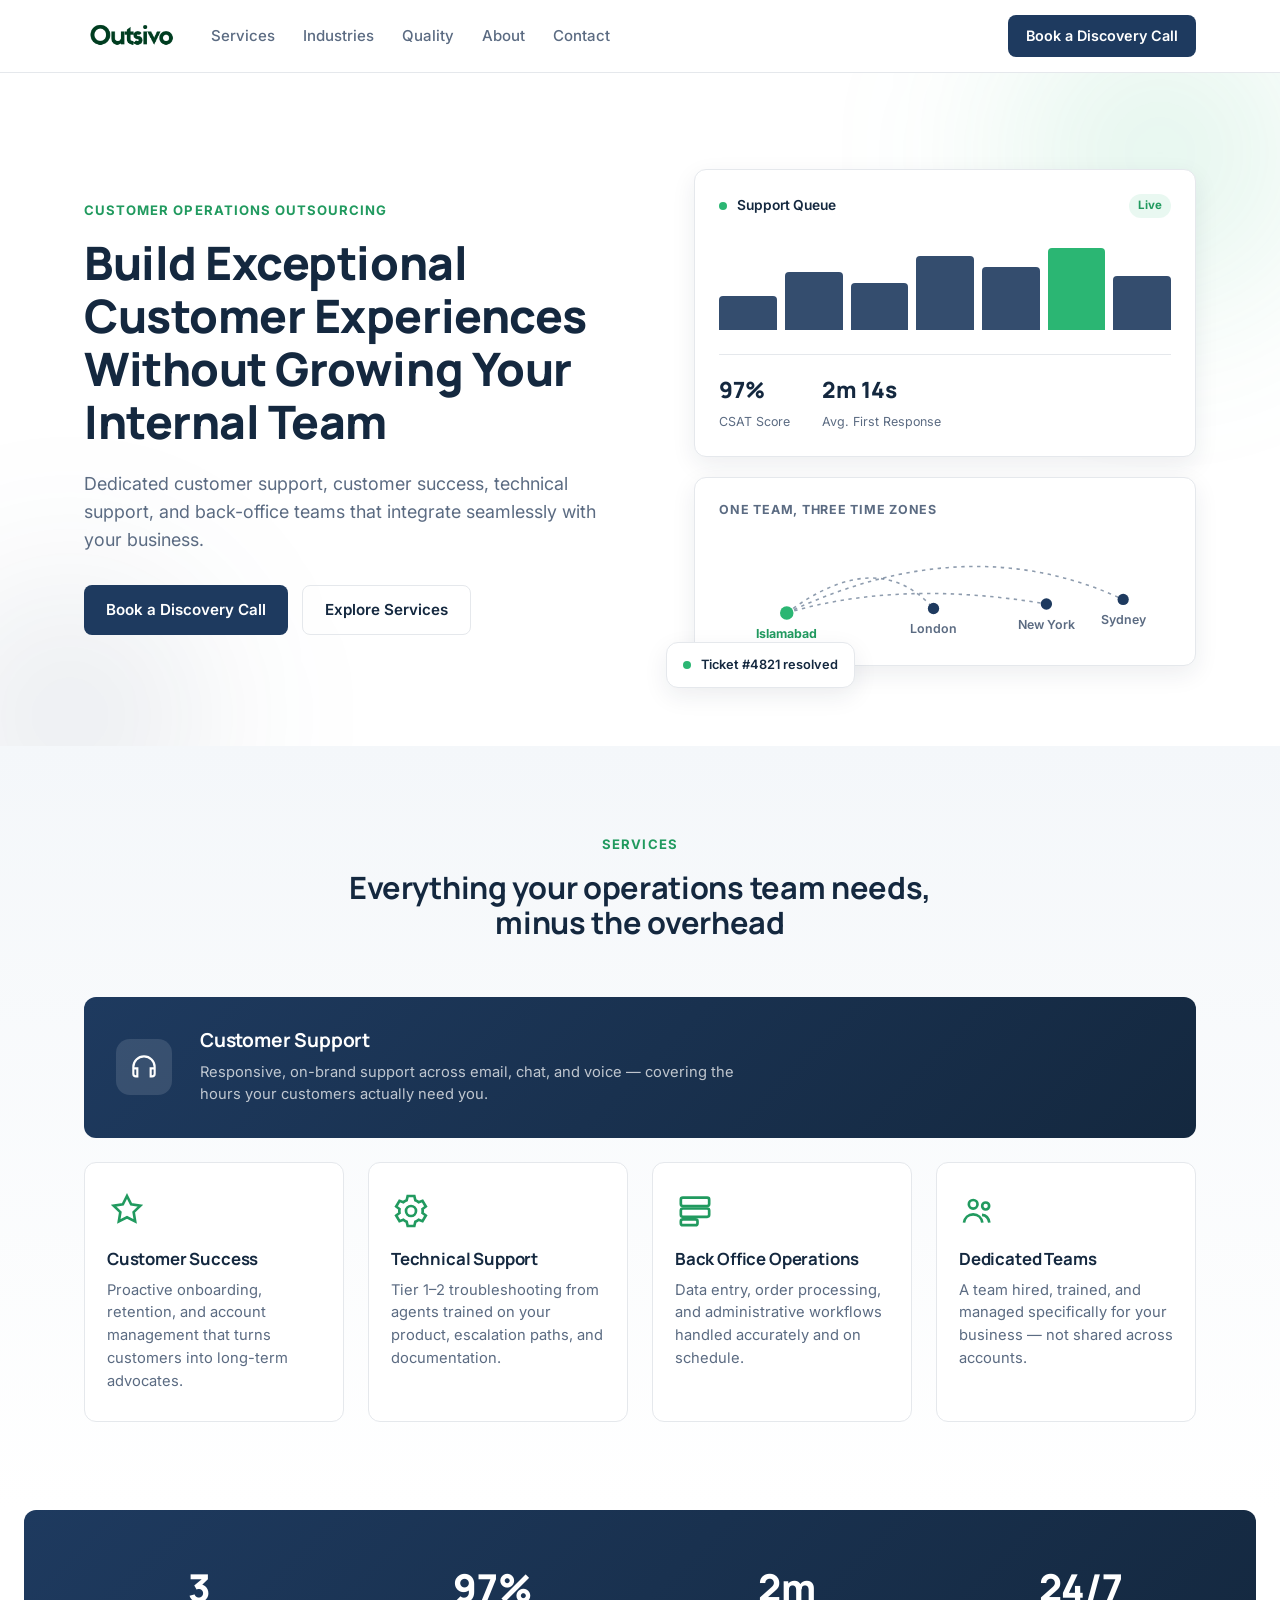
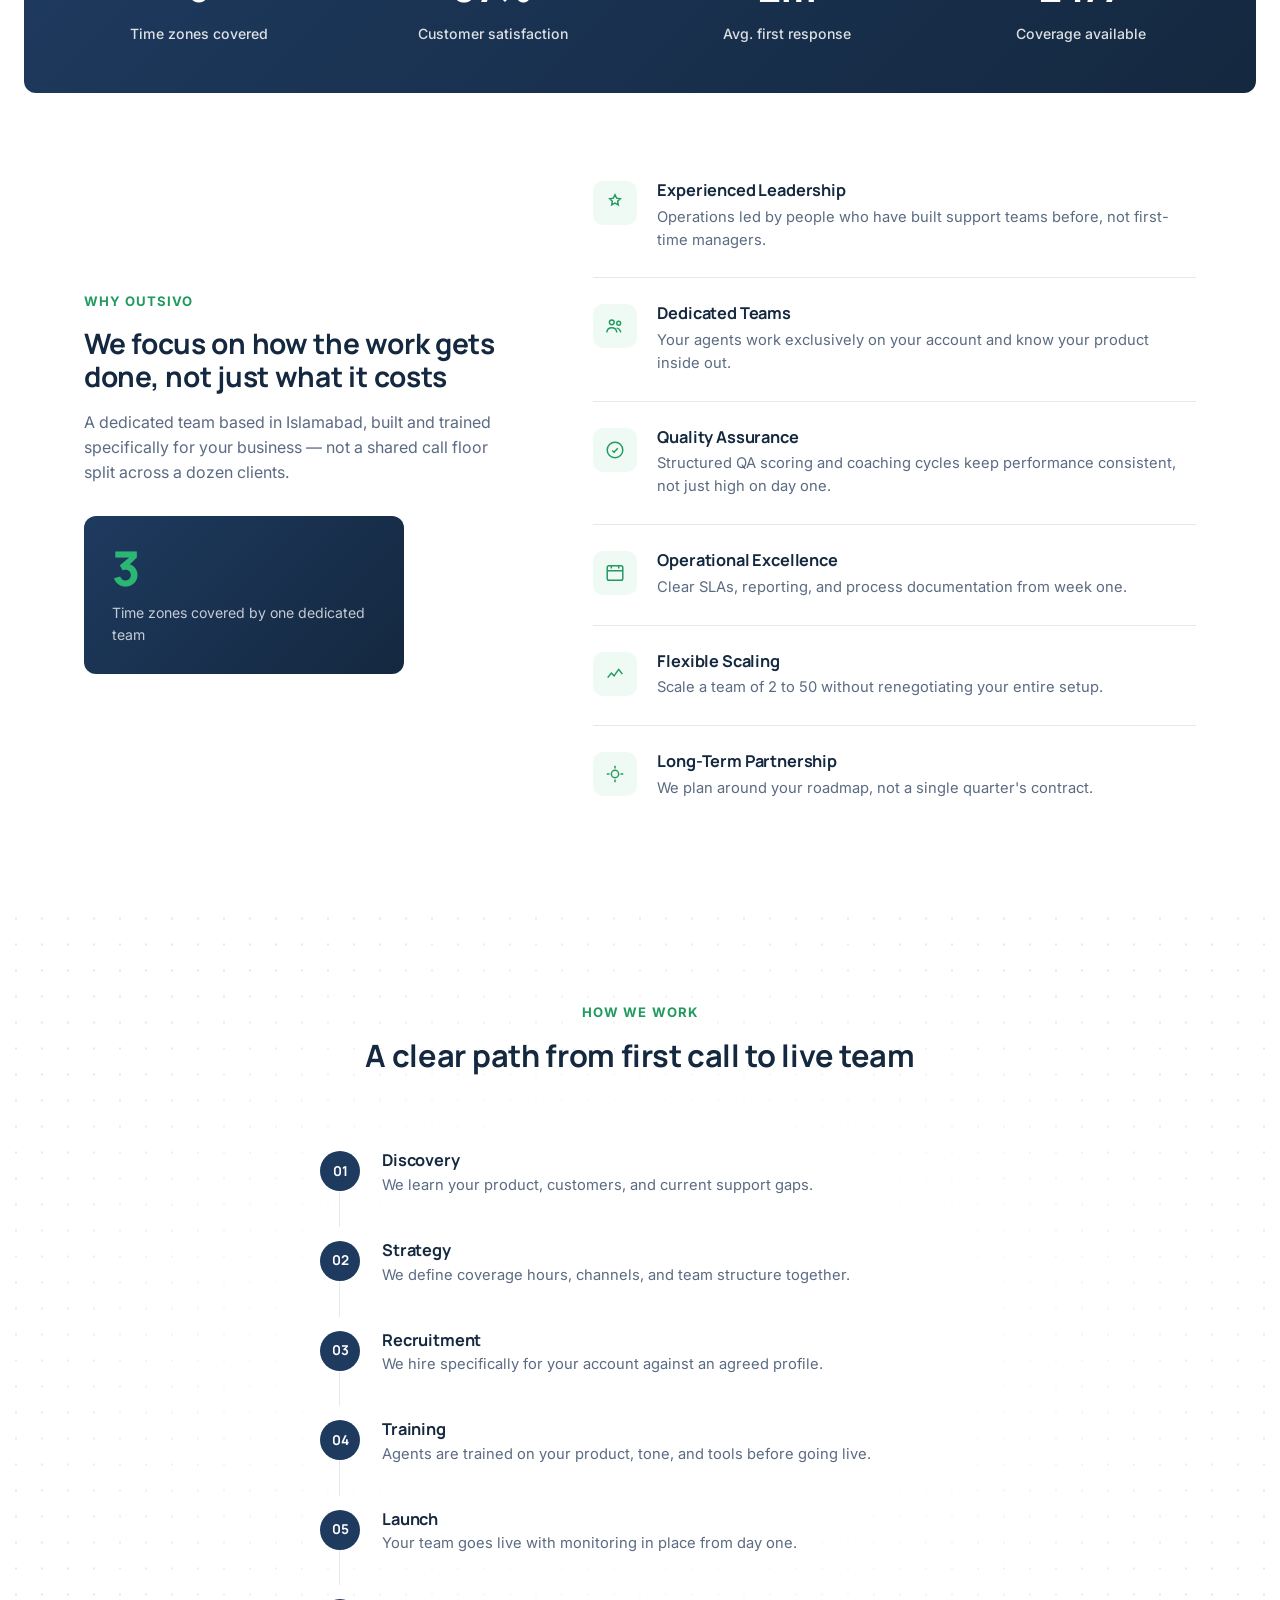
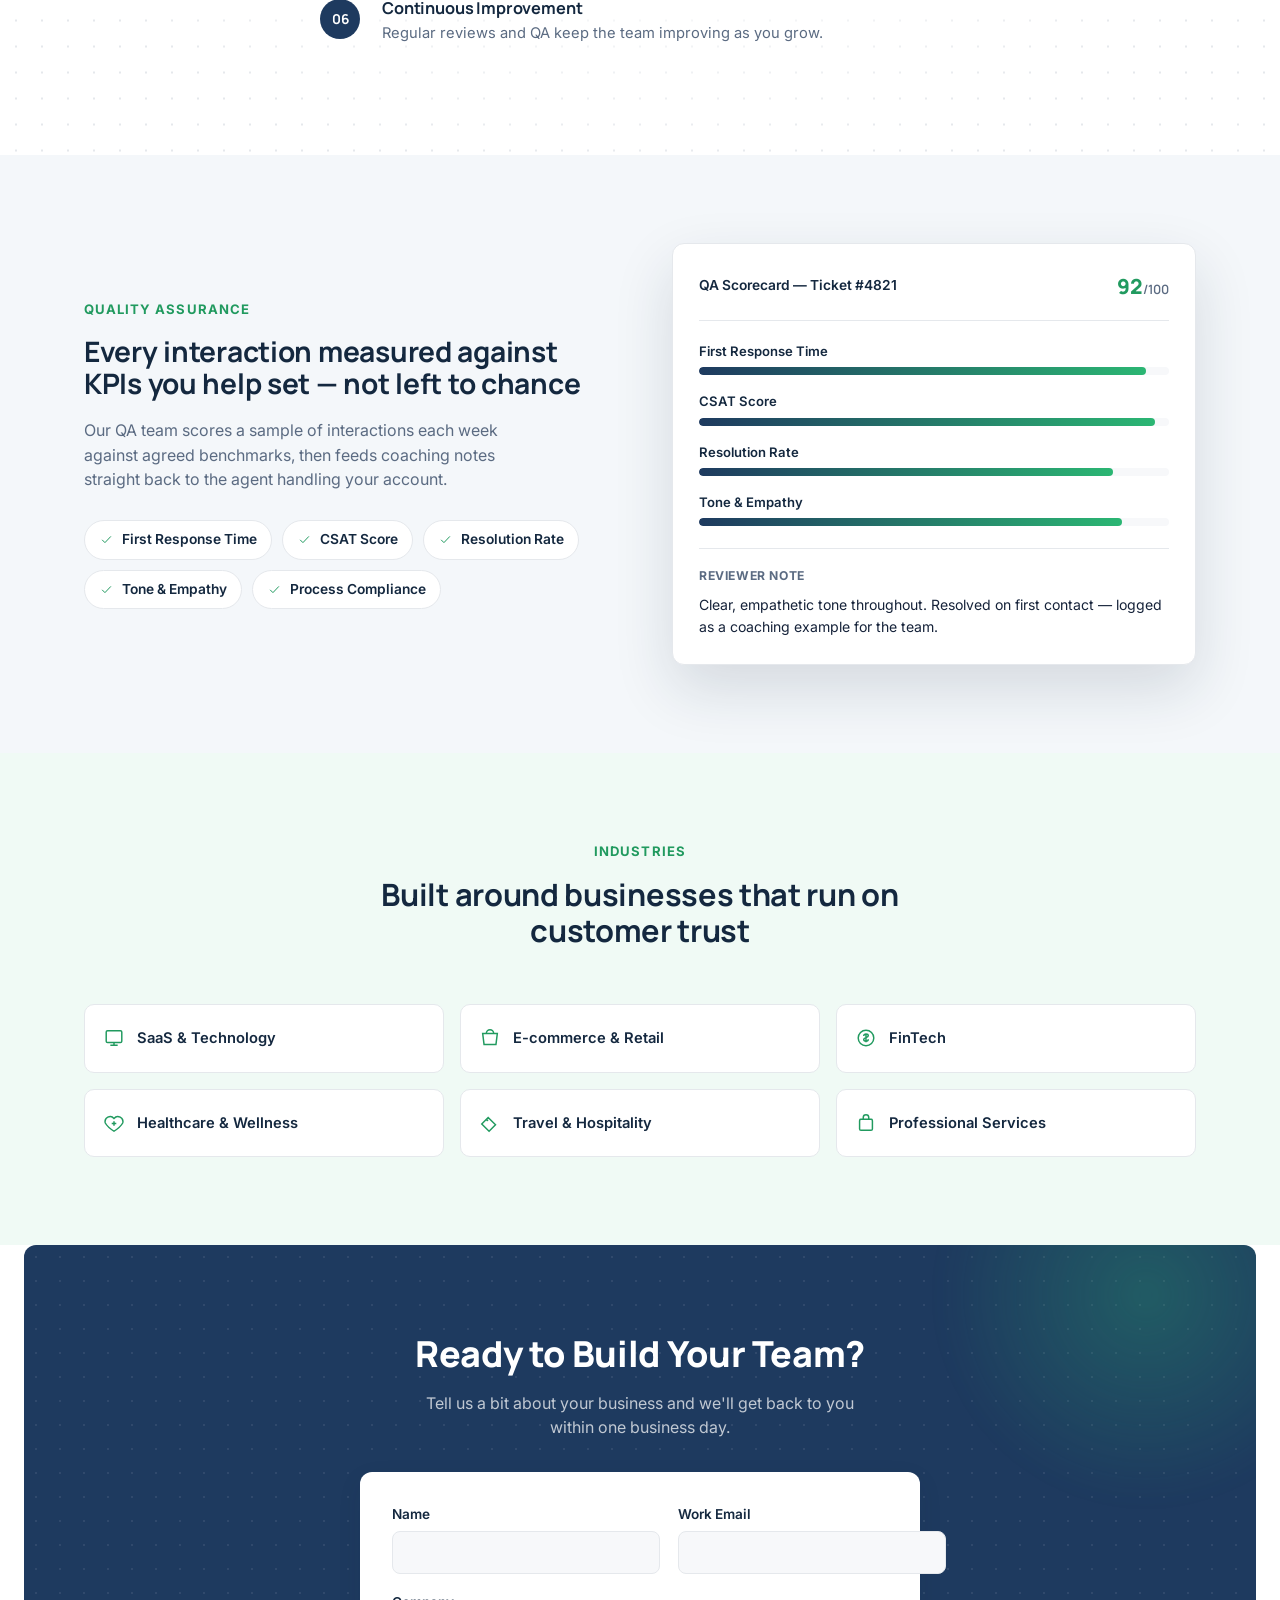
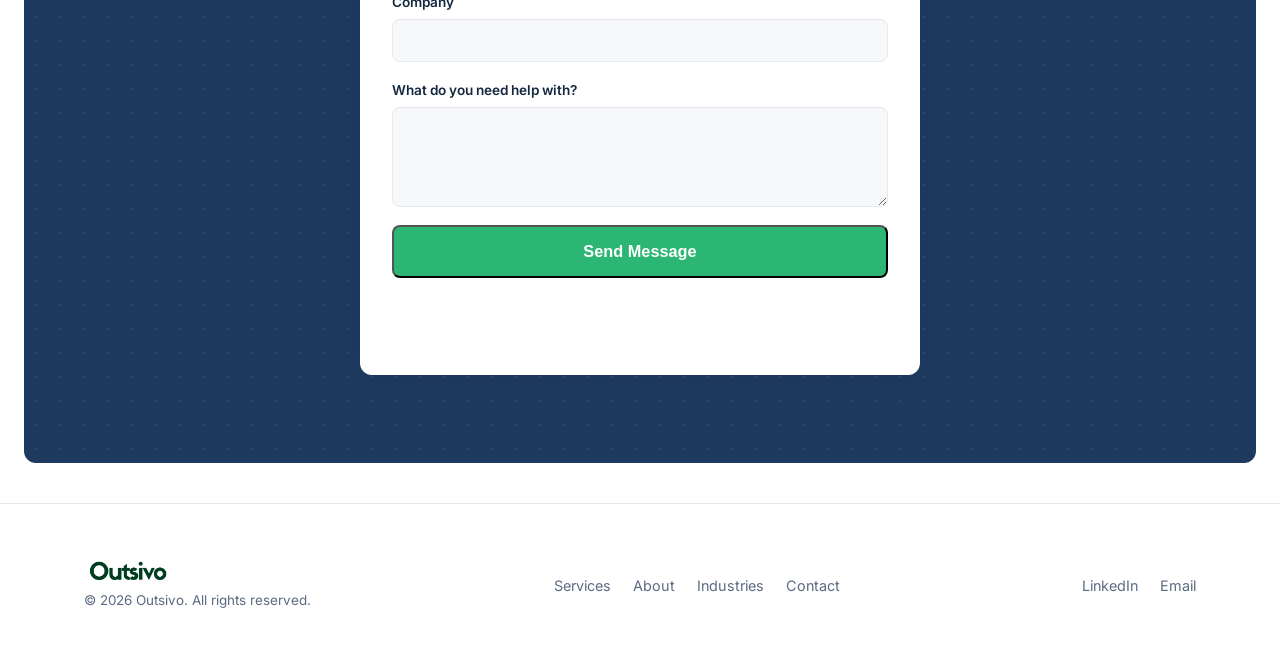
==== commit 33145a8e: "Add files via upload" ====
--- a/index.html
+++ b/index.html
@@ -22,6 +22,7 @@
     <nav class="nav__links" id="navLinks">
       <a href="#services">Services</a>
       <a href="#industries">Industries</a>
+      <a href="#quality">Quality</a>
       <a href="#why">About</a>
       <a href="#contact">Contact</a>
     </nav>
@@ -298,6 +299,71 @@
     </div>
   </section>
 
+  <!-- ===================== QUALITY ASSURANCE ===================== -->
+  <section class="quality" id="quality">
+    <div class="container quality__inner">
+      <div class="quality__copy">
+        <p class="eyebrow">Quality Assurance</p>
+        <h2 class="why__title">Every interaction measured against KPIs you help set — not left to chance</h2>
+        <p class="why__sub">Our QA team scores a sample of interactions each week against agreed benchmarks, then feeds coaching notes straight back to the agent handling your account.</p>
+
+        <ul class="kpi-list">
+          <li class="kpi-chip">
+            <svg viewBox="0 0 24 24" fill="none" stroke="currentColor" stroke-width="1.6"><path d="M5 12.5l4.5 4.5L19 7"/></svg>
+            First Response Time
+          </li>
+          <li class="kpi-chip">
+            <svg viewBox="0 0 24 24" fill="none" stroke="currentColor" stroke-width="1.6"><path d="M5 12.5l4.5 4.5L19 7"/></svg>
+            CSAT Score
+          </li>
+          <li class="kpi-chip">
+            <svg viewBox="0 0 24 24" fill="none" stroke="currentColor" stroke-width="1.6"><path d="M5 12.5l4.5 4.5L19 7"/></svg>
+            Resolution Rate
+          </li>
+          <li class="kpi-chip">
+            <svg viewBox="0 0 24 24" fill="none" stroke="currentColor" stroke-width="1.6"><path d="M5 12.5l4.5 4.5L19 7"/></svg>
+            Tone &amp; Empathy
+          </li>
+          <li class="kpi-chip">
+            <svg viewBox="0 0 24 24" fill="none" stroke="currentColor" stroke-width="1.6"><path d="M5 12.5l4.5 4.5L19 7"/></svg>
+            Process Compliance
+          </li>
+        </ul>
+      </div>
+
+      <div class="qa-panel" aria-hidden="true">
+        <div class="qa-panel__head">
+          <span class="panel__label">QA Scorecard — Ticket #4821</span>
+          <span class="qa-panel__score">92<span>/100</span></span>
+        </div>
+
+        <div class="qa-panel__bars">
+          <div class="qa-bar">
+            <span class="qa-bar__label">First Response Time</span>
+            <div class="qa-bar__track"><div class="qa-bar__fill" style="--w:95%"></div></div>
+          </div>
+          <div class="qa-bar">
+            <span class="qa-bar__label">CSAT Score</span>
+            <div class="qa-bar__track"><div class="qa-bar__fill" style="--w:97%"></div></div>
+          </div>
+          <div class="qa-bar">
+            <span class="qa-bar__label">Resolution Rate</span>
+            <div class="qa-bar__track"><div class="qa-bar__fill" style="--w:88%"></div></div>
+          </div>
+          <div class="qa-bar">
+            <span class="qa-bar__label">Tone &amp; Empathy</span>
+            <div class="qa-bar__track"><div class="qa-bar__fill" style="--w:90%"></div></div>
+          </div>
+        </div>
+
+        <div class="qa-panel__feedback">
+          <span class="qa-panel__feedback-label">Reviewer note</span>
+          <p>Clear, empathetic tone throughout. Resolved on first contact — logged as a coaching example for the team.</p>
+        </div>
+      </div>
+    </div>
+  </section>
+
   <!-- ===================== INDUSTRIES ===================== -->
   <section class="industries" id="industries">
     <div class="container">
@@ -387,7 +453,7 @@
       <a href="#contact">Contact</a>
     </nav>
     <div class="footer__social">
-      <a href="#" aria-label="LinkedIn">LinkedIn</a>
+      <a href="https://www.linkedin.com/company/135247451/" target="_blank" rel="noopener" aria-label="LinkedIn">LinkedIn</a>
       <a href="mailto:hello@outsivo.com">Email</a>
     </div>
   </div>
--- a/styles.css
+++ b/styles.css
@@ -362,16 +362,21 @@
   .card--featured { grid-template-columns: 1fr; text-align: left; }
 }
 
-/* ============ STAT BAND (example: solid color) ============ */
+/* ============ STAT BAND (contained card, navy) ============ */
 .stat-band {
-  background: var(--emerald);
-  padding: 56px 0;
+  background: linear-gradient(135deg, var(--navy) 0%, var(--navy-ink) 100%);
+  padding: 48px 40px;
+  margin: 0 24px;
+  border-radius: var(--radius);
 }
 .stat-band__inner {
   display: grid;
   grid-template-columns: repeat(4, 1fr);
   gap: 24px;
   text-align: center;
+  max-width: var(--container);
+  margin: 0 auto;
+  padding: 0;
 }
 .stat-band__num {
   display: block;
@@ -520,6 +525,105 @@
 }
 .step h3 { font-size: 1.02rem; font-weight: 700; margin-bottom: 4px; }
 .step p { font-size: 0.92rem; }
+
+/* ============ QUALITY ASSURANCE ============ */
+.quality {
+  background: var(--navy-wash);
+}
+.quality__inner {
+  display: grid;
+  grid-template-columns: 1fr 1fr;
+  gap: 64px;
+  align-items: center;
+}
+.kpi-list {
+  list-style: none;
+  margin: 28px 0 0;
+  padding: 0;
+  display: flex;
+  flex-wrap: wrap;
+  gap: 10px;
+}
+.kpi-chip {
+  display: flex;
+  align-items: center;
+  gap: 8px;
+  background: #fff;
+  border: 1px solid var(--border);
+  border-radius: 20px;
+  padding: 8px 14px;
+  font-size: 0.86rem;
+  font-weight: 600;
+  color: var(--navy-ink);
+}
+.kpi-chip svg { width: 15px; height: 15px; color: var(--emerald-dark); flex: none; }
+
+.qa-panel {
+  background: #fff;
+  border: 1px solid var(--border);
+  border-radius: var(--radius);
+  box-shadow: var(--shadow-lg);
+  padding: 26px;
+}
+.qa-panel__head {
+  display: flex;
+  align-items: center;
+  justify-content: space-between;
+  border-bottom: 1px solid var(--border);
+  padding-bottom: 18px;
+  margin-bottom: 20px;
+}
+.qa-panel__score {
+  font-family: var(--font-display);
+  font-weight: 800;
+  font-size: 1.3rem;
+  color: var(--emerald-dark);
+}
+.qa-panel__score span { font-size: 0.8rem; font-weight: 600; color: var(--text-muted); }
+.qa-bar { margin-bottom: 16px; }
+.qa-bar:last-child { margin-bottom: 0; }
+.qa-bar__label {
+  display: block;
+  font-size: 0.82rem;
+  font-weight: 600;
+  color: var(--navy-ink);
+  margin-bottom: 6px;
+}
+.qa-bar__track {
+  width: 100%;
+  height: 8px;
+  border-radius: 5px;
+  background: var(--bg-soft);
+  overflow: hidden;
+}
+.qa-bar__fill {
+  width: var(--w);
+  height: 100%;
+  border-radius: 5px;
+  background: linear-gradient(90deg, var(--navy), var(--emerald));
+}
+.qa-panel__feedback {
+  margin-top: 22px;
+  padding-top: 18px;
+  border-top: 1px solid var(--border);
+}
+.qa-panel__feedback-label {
+  display: block;
+  font-size: 0.76rem;
+  font-weight: 700;
+  text-transform: uppercase;
+  letter-spacing: 0.05em;
+  color: var(--text-muted);
+  margin-bottom: 8px;
+}
+.qa-panel__feedback p {
+  font-size: 0.88rem;
+  color: var(--text);
+}
+
+@media (max-width: 900px) {
+  .quality__inner { grid-template-columns: 1fr; gap: 40px; }
+}
 
 /* ============ INDUSTRIES ============ */
 .tag-card {
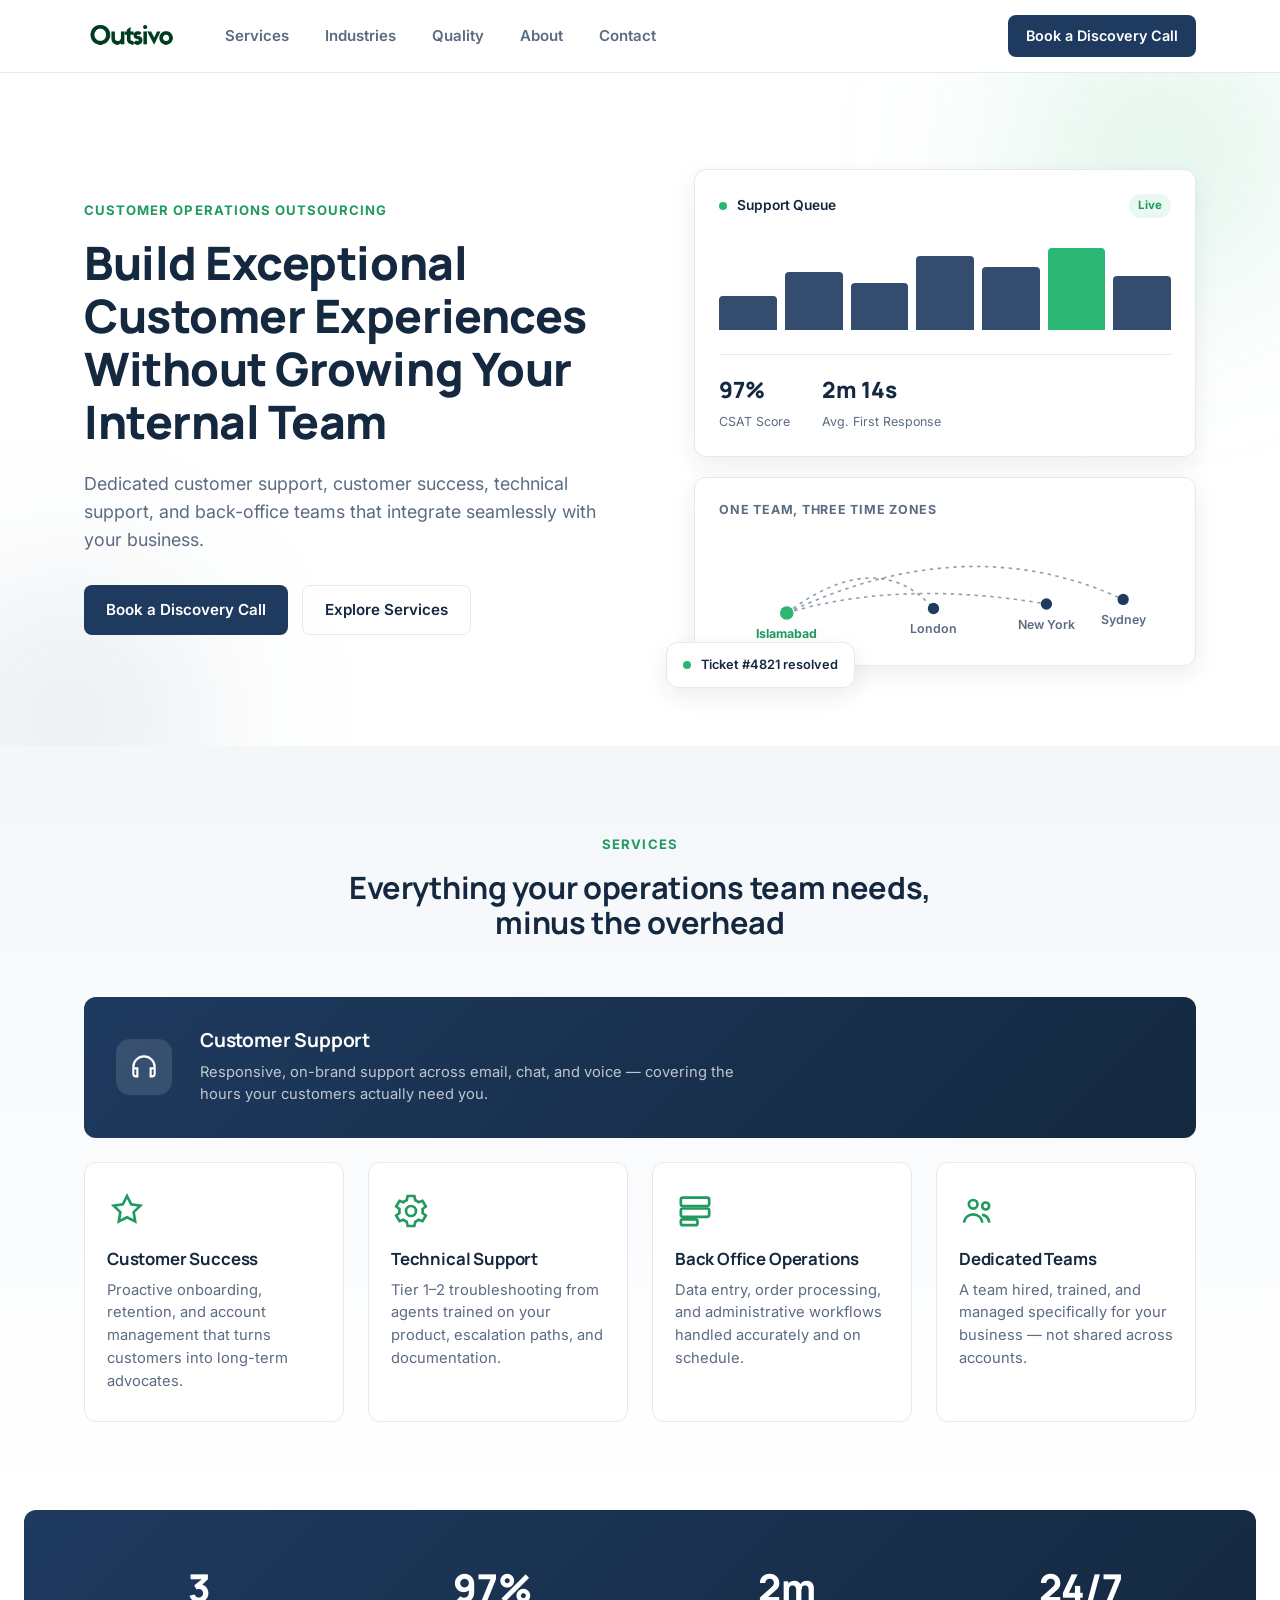
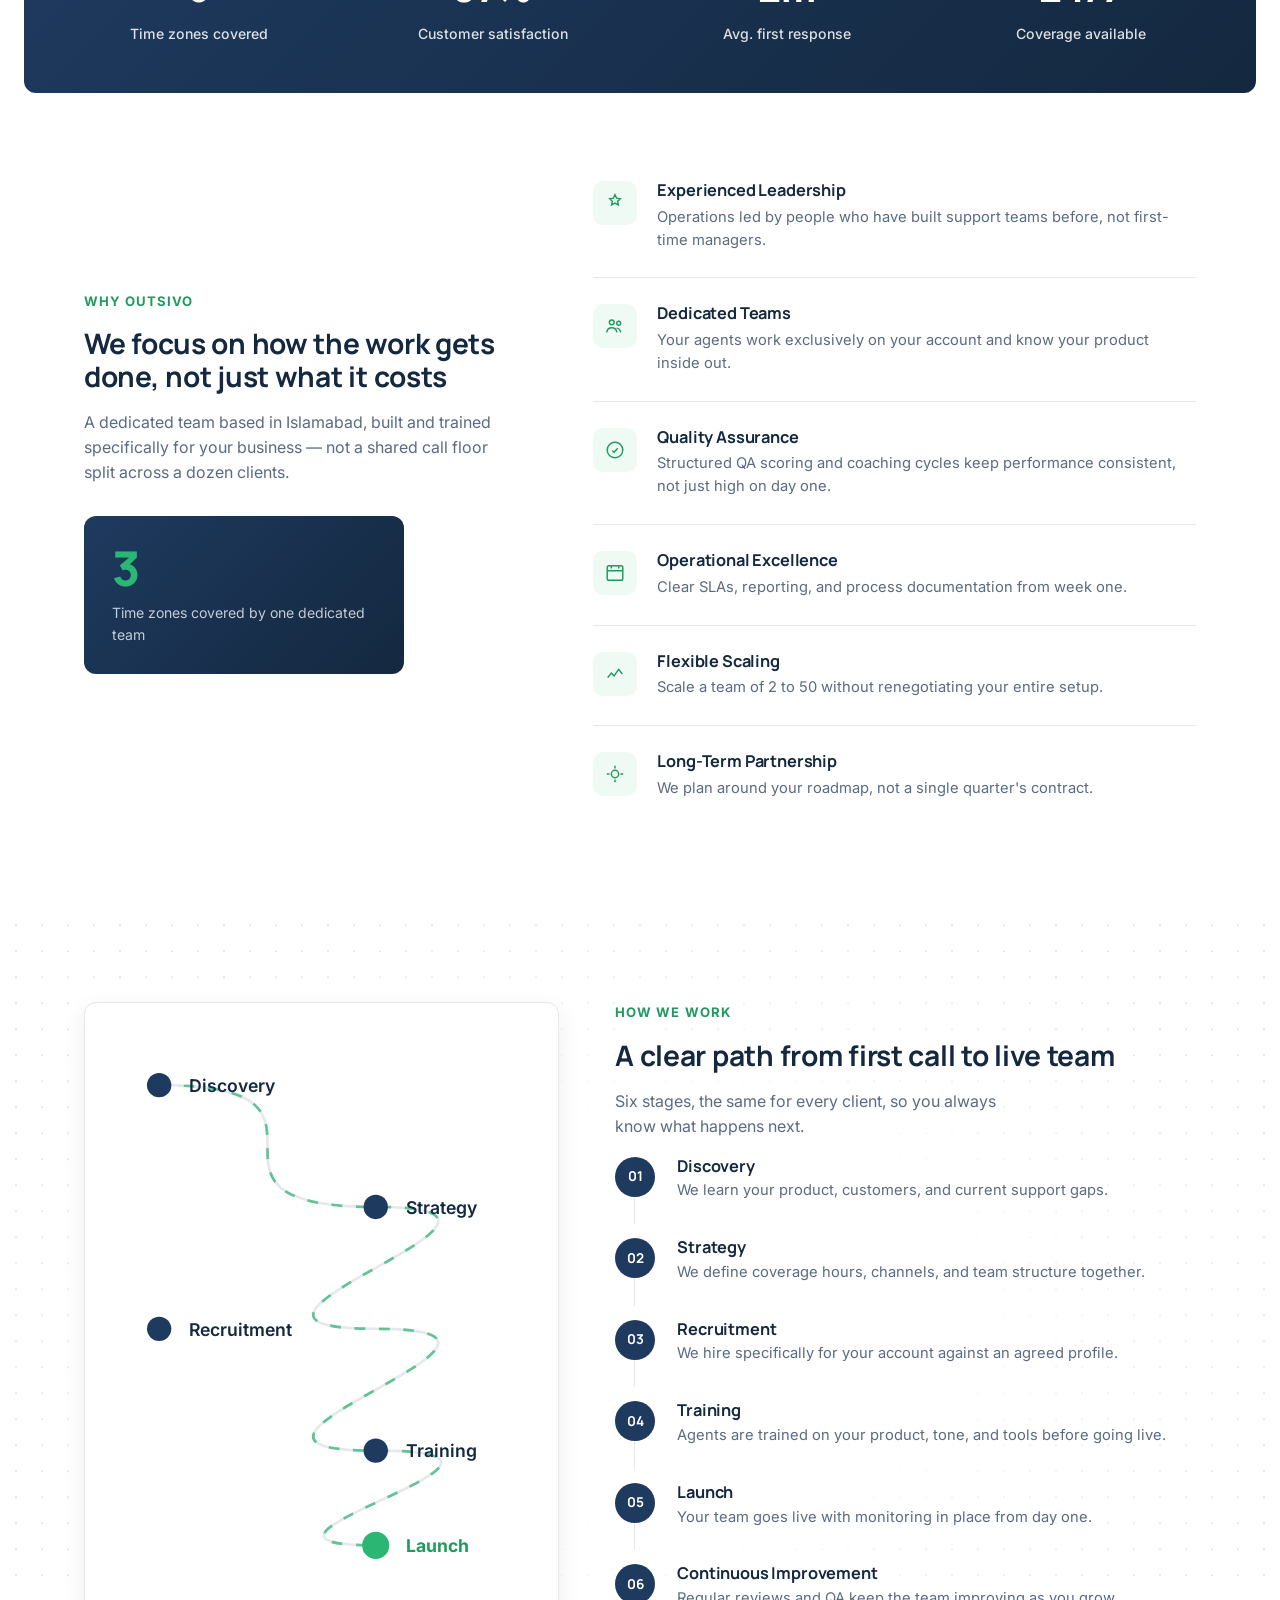
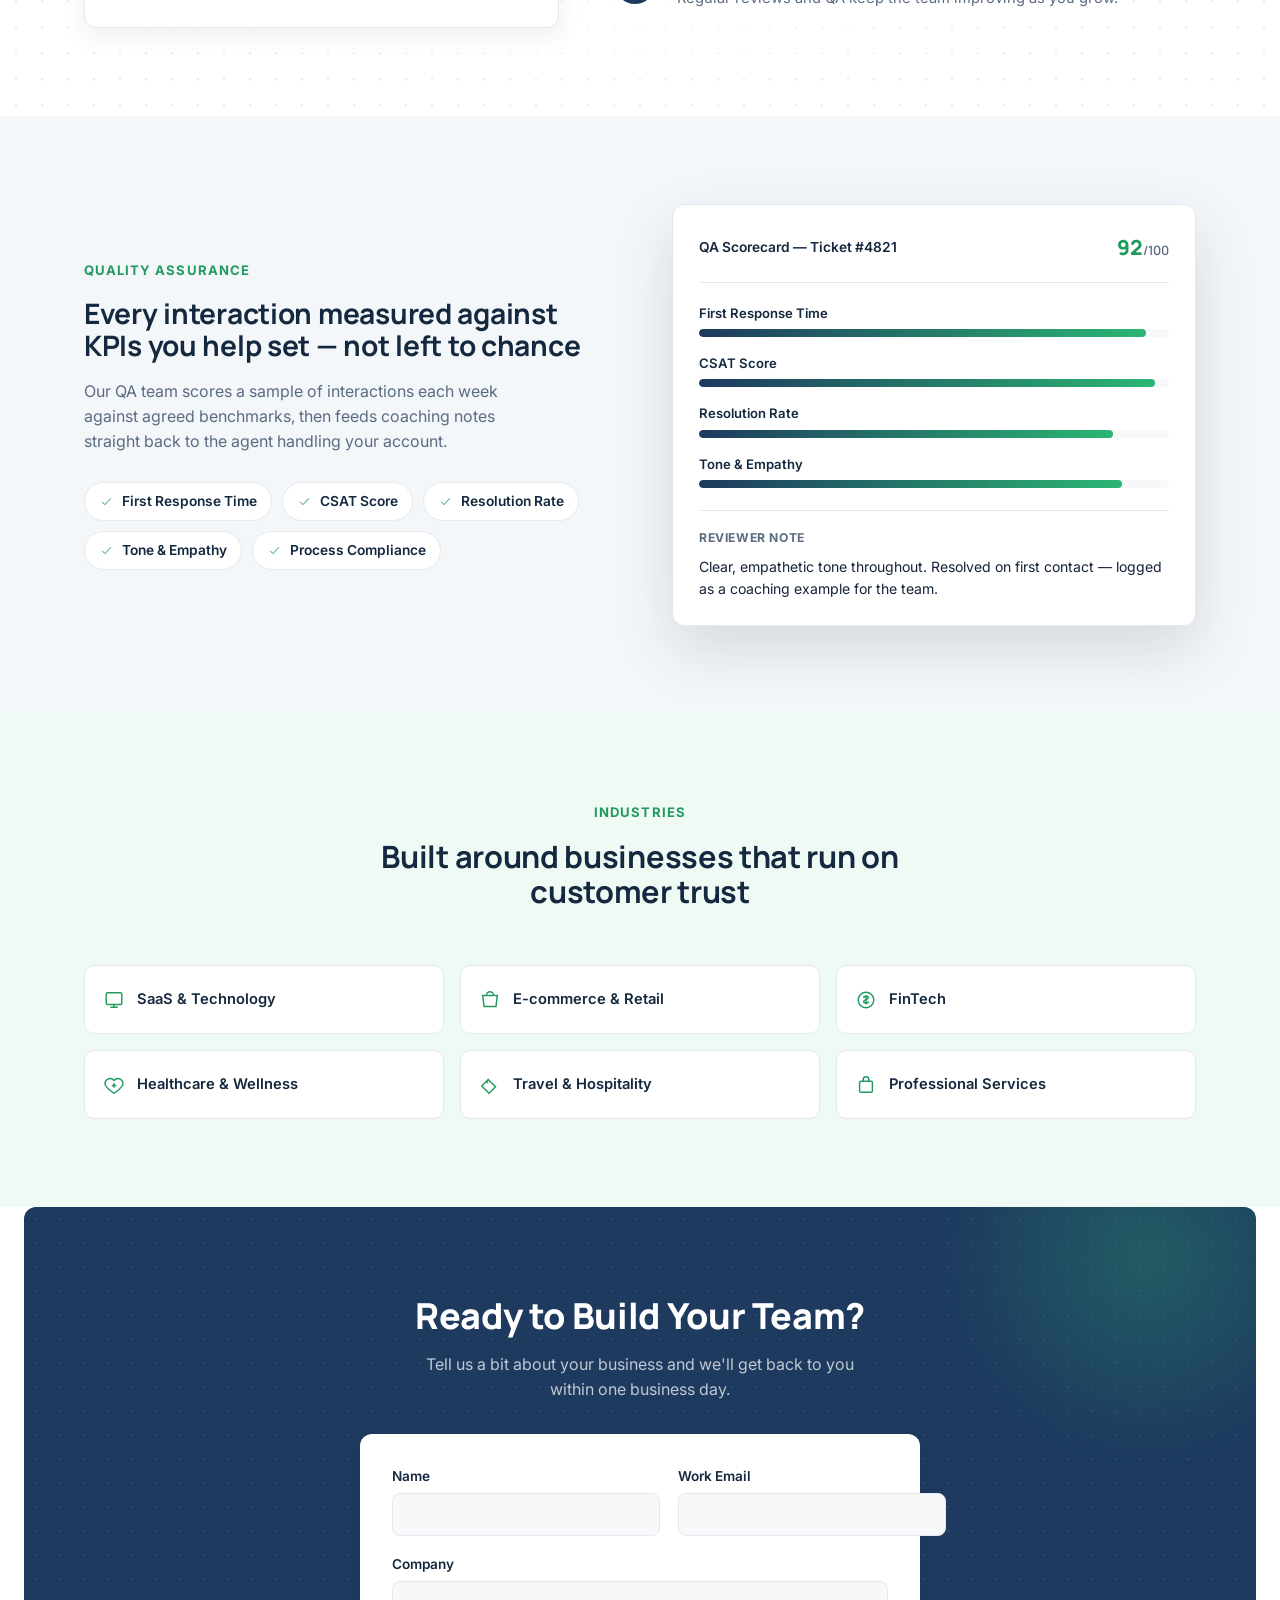
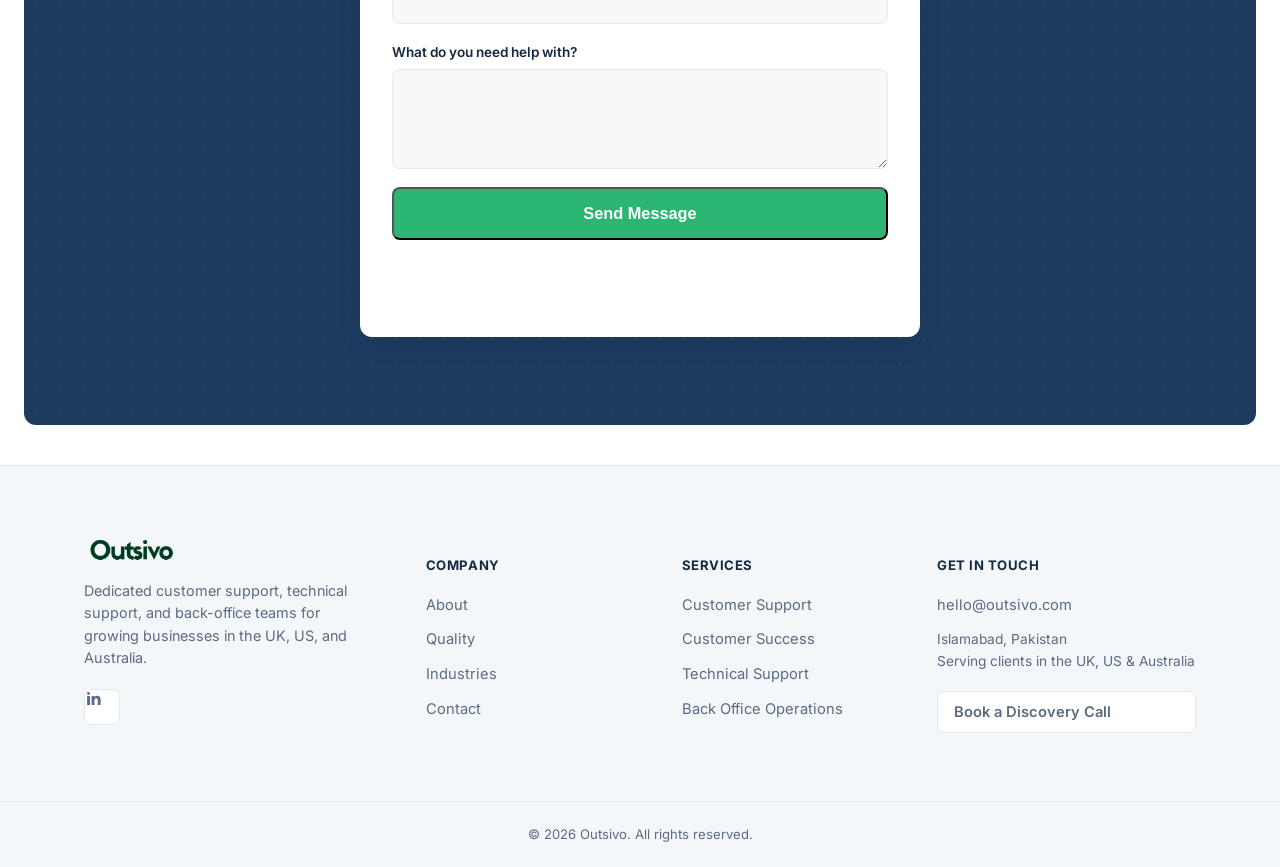
==== commit ce1d2b35: "Add files via upload" ====
--- a/index.html
+++ b/index.html
@@ -248,54 +248,86 @@
 
   <!-- ===================== HOW WE WORK ===================== -->
   <section class="process">
-    <div class="container">
-      <p class="eyebrow eyebrow--center">How We Work</p>
-      <h2 class="section__title">A clear path from first call to live team</h2>
-
-      <ol class="steps">
-        <li class="step">
-          <span class="step__num">01</span>
-          <div>
-            <h3>Discovery</h3>
-            <p>We learn your product, customers, and current support gaps.</p>
-          </div>
-        </li>
-        <li class="step">
-          <span class="step__num">02</span>
-          <div>
-            <h3>Strategy</h3>
-            <p>We define coverage hours, channels, and team structure together.</p>
-          </div>
-        </li>
-        <li class="step">
-          <span class="step__num">03</span>
-          <div>
-            <h3>Recruitment</h3>
-            <p>We hire specifically for your account against an agreed profile.</p>
-          </div>
-        </li>
-        <li class="step">
-          <span class="step__num">04</span>
-          <div>
-            <h3>Training</h3>
-            <p>Agents are trained on your product, tone, and tools before going live.</p>
-          </div>
-        </li>
-        <li class="step">
-          <span class="step__num">05</span>
-          <div>
-            <h3>Launch</h3>
-            <p>Your team goes live with monitoring in place from day one.</p>
-          </div>
-        </li>
-        <li class="step">
-          <span class="step__num">06</span>
-          <div>
-            <h3>Continuous Improvement</h3>
-            <p>Regular reviews and QA keep the team improving as you grow.</p>
-          </div>
-        </li>
-      </ol>
+    <div class="container process__inner">
+      <div class="process__visual" aria-hidden="true">
+        <svg class="process__svg" viewBox="0 0 320 420" xmlns="http://www.w3.org/2000/svg">
+          <path d="M40 40 C 200 40, 40 130, 200 130 S 40 220, 200 220 S 40 310, 200 310 S 60 380, 200 380"
+                fill="none" stroke="#E5E8EC" stroke-width="2"/>
+          <path d="M40 40 C 200 40, 40 130, 200 130 S 40 220, 200 220 S 40 310, 200 310 S 60 380, 200 380"
+                fill="none" stroke="#2BB673" stroke-width="2" stroke-dasharray="8 10" opacity="0.7"/>
+          <g>
+            <circle cx="40" cy="40" r="9" fill="#1E3A5F"/>
+            <text x="62" y="45" class="process__node-label">Discovery</text>
+          </g>
+          <g>
+            <circle cx="200" cy="130" r="9" fill="#1E3A5F"/>
+            <text x="222" y="135" class="process__node-label">Strategy</text>
+          </g>
+          <g>
+            <circle cx="40" cy="220" r="9" fill="#1E3A5F"/>
+            <text x="62" y="225" class="process__node-label">Recruitment</text>
+          </g>
+          <g>
+            <circle cx="200" cy="310" r="9" fill="#1E3A5F"/>
+            <text x="222" y="315" class="process__node-label">Training</text>
+          </g>
+          <g>
+            <circle cx="200" cy="380" r="10" fill="#2BB673"/>
+            <text x="222" y="385" class="process__node-label process__node-label--accent">Launch</text>
+          </g>
+        </svg>
+      </div>
+
+      <div class="process__content">
+        <p class="eyebrow">How We Work</p>
+        <h2 class="why__title">A clear path from first call to live team</h2>
+        <p class="why__sub">Six stages, the same for every client, so you always know what happens next.</p>
+
+        <ol class="steps">
+          <li class="step">
+            <span class="step__num">01</span>
+            <div>
+              <h3>Discovery</h3>
+              <p>We learn your product, customers, and current support gaps.</p>
+            </div>
+          </li>
+          <li class="step">
+            <span class="step__num">02</span>
+            <div>
+              <h3>Strategy</h3>
+              <p>We define coverage hours, channels, and team structure together.</p>
+            </div>
+          </li>
+          <li class="step">
+            <span class="step__num">03</span>
+            <div>
+              <h3>Recruitment</h3>
+              <p>We hire specifically for your account against an agreed profile.</p>
+            </div>
+          </li>
+          <li class="step">
+            <span class="step__num">04</span>
+            <div>
+              <h3>Training</h3>
+              <p>Agents are trained on your product, tone, and tools before going live.</p>
+            </div>
+          </li>
+          <li class="step">
+            <span class="step__num">05</span>
+            <div>
+              <h3>Launch</h3>
+              <p>Your team goes live with monitoring in place from day one.</p>
+            </div>
+          </li>
+          <li class="step">
+            <span class="step__num">06</span>
+            <div>
+              <h3>Continuous Improvement</h3>
+              <p>Regular reviews and QA keep the team improving as you grow.</p>
+            </div>
+          </li>
+        </ol>
+      </div>
     </div>
   </section>
 
@@ -441,20 +473,42 @@
 
 <!-- ===================== FOOTER ===================== -->
 <footer class="footer">
-  <div class="container footer__inner">
-    <div class="footer__brand">
+  <div class="container footer__grid">
+    <div class="footer__col footer__col--brand">
       <img src="assets/outsivo-logo.png" alt="Outsivo" class="footer__logo-img">
-      <p>© 2026 Outsivo. All rights reserved.</p>
-    </div>
-    <nav class="footer__links">
-      <a href="#services">Services</a>
+      <p class="footer__tagline">Dedicated customer support, technical support, and back-office teams for growing businesses in the UK, US, and Australia.</p>
+      <a href="https://www.linkedin.com/company/135247451/" target="_blank" rel="noopener" aria-label="LinkedIn" class="footer__social-icon">
+        <svg viewBox="0 0 24 24" fill="currentColor"><path d="M6.94 5a2 2 0 11-4-.002 2 2 0 014 .002zM7 8.48H3V21h4V8.48zM13.32 8.48H9.34V21h3.94v-6.57c0-3.66 4.77-3.96 4.77 0V21H22v-7.93c0-6.17-7.06-5.94-8.68-2.91V8.48z"/></svg>
+      </a>
+    </div>
+
+    <div class="footer__col">
+      <h4>Company</h4>
       <a href="#why">About</a>
+      <a href="#quality">Quality</a>
       <a href="#industries">Industries</a>
       <a href="#contact">Contact</a>
-    </nav>
-    <div class="footer__social">
-      <a href="https://www.linkedin.com/company/135247451/" target="_blank" rel="noopener" aria-label="LinkedIn">LinkedIn</a>
-      <a href="mailto:hello@outsivo.com">Email</a>
+    </div>
+
+    <div class="footer__col">
+      <h4>Services</h4>
+      <a href="#services">Customer Support</a>
+      <a href="#services">Customer Success</a>
+      <a href="#services">Technical Support</a>
+      <a href="#services">Back Office Operations</a>
+    </div>
+
+    <div class="footer__col">
+      <h4>Get in Touch</h4>
+      <a href="mailto:hello@outsivo.com">hello@outsivo.com</a>
+      <p class="footer__location">Islamabad, Pakistan<br>Serving clients in the UK, US &amp; Australia</p>
+      <a href="#contact" class="btn btn--ghost footer__cta">Book a Discovery Call</a>
+    </div>
+  </div>
+
+  <div class="footer__bottom">
+    <div class="container footer__bottom-inner">
+      <p>© 2026 Outsivo. All rights reserved.</p>
     </div>
   </div>
 </footer>
--- a/styles.css
+++ b/styles.css
@@ -120,16 +120,36 @@
 }
 .nav__links {
   display: flex;
-  gap: 28px;
+  gap: 8px;
   margin-right: auto;
 }
 .nav__links a {
+  position: relative;
   font-size: 0.94rem;
-  font-weight: 500;
+  font-weight: 600;
   color: var(--text-muted);
-  transition: color 0.15s ease;
-}
-.nav__links a:hover { color: var(--navy-ink); }
+  padding: 8px 14px;
+  border-radius: 8px;
+  transition: color 0.15s ease, background 0.15s ease;
+}
+.nav__links a::after {
+  content: '';
+  position: absolute;
+  left: 14px;
+  right: 14px;
+  bottom: 4px;
+  height: 2px;
+  border-radius: 2px;
+  background: var(--emerald);
+  transform: scaleX(0);
+  transform-origin: left;
+  transition: transform 0.18s ease;
+}
+.nav__links a:hover {
+  color: var(--navy-ink);
+  background: var(--emerald-wash);
+}
+.nav__links a:hover::after { transform: scaleX(1); }
 .nav__toggle { display: none; }
 
 /* ============ HERO ============ */
@@ -471,7 +491,7 @@
   .why__side { position: static; }
 }
 
-/* ============ HOW WE WORK ============ */
+/* ============ HOW WE WORK — SPLIT LAYOUT ============ */
 .process {
   background-image: radial-gradient(var(--border) 1.4px, transparent 1.4px);
   background-size: 26px 26px;
@@ -485,26 +505,47 @@
   pointer-events: none;
 }
 .process .container { position: relative; }
+
+.process__inner {
+  display: grid;
+  grid-template-columns: 0.9fr 1.1fr;
+  gap: 56px;
+  align-items: center;
+}
+.process__visual {
+  background: #fff;
+  border: 1px solid var(--border);
+  border-radius: var(--radius);
+  box-shadow: var(--shadow-md);
+  padding: 28px 20px;
+}
+.process__svg { width: 100%; height: auto; }
+.process__node-label {
+  font-family: var(--font-body);
+  font-size: 13px;
+  font-weight: 600;
+  fill: var(--navy-ink);
+}
+.process__node-label--accent { fill: var(--emerald-dark); font-weight: 700; }
+
 .steps {
   list-style: none;
   margin: 0;
   padding: 0;
-  max-width: 640px;
-  margin: 0 auto;
   position: relative;
 }
 .step {
   display: flex;
   gap: 22px;
-  padding: 22px 0;
+  padding: 18px 0;
   position: relative;
 }
 .step:not(:last-child)::after {
   content: '';
   position: absolute;
   left: 19px;
-  top: 56px;
-  bottom: -8px;
+  top: 52px;
+  bottom: -4px;
   width: 1px;
   background: var(--border);
 }
@@ -525,6 +566,11 @@
 }
 .step h3 { font-size: 1.02rem; font-weight: 700; margin-bottom: 4px; }
 .step p { font-size: 0.92rem; }
+
+@media (max-width: 900px) {
+  .process__inner { grid-template-columns: 1fr; gap: 36px; }
+  .process__visual { max-width: 420px; margin: 0 auto; }
+}
 
 /* ============ QUALITY ASSURANCE ============ */
 .quality {
@@ -755,26 +801,87 @@
 }
 
 /* ============ FOOTER ============ */
-.footer { padding: 56px 0 40px; border-top: 1px solid var(--border); margin-top: 40px; }
-.footer__inner {
-  display: flex;
-  justify-content: space-between;
-  align-items: center;
-  flex-wrap: wrap;
-  gap: 24px;
-}
-.footer__brand p {
-  font-size: 0.84rem;
-  margin-top: 6px;
+.footer {
+  background: var(--navy-wash);
+  border-top: 1px solid var(--border);
+  margin-top: 40px;
+  padding: 72px 0 0;
+}
+.footer__grid {
+  display: grid;
+  grid-template-columns: 1.4fr 1fr 1fr 1.2fr;
+  gap: 40px;
+  padding-bottom: 56px;
+}
+.footer__col h4 {
+  font-size: 0.82rem;
+  font-weight: 700;
+  text-transform: uppercase;
+  letter-spacing: 0.04em;
+  color: var(--navy-ink);
+  margin-bottom: 18px;
+}
+.footer__col a {
+  display: block;
+  font-size: 0.92rem;
   color: var(--text-muted);
-}
-.footer__links, .footer__social {
-  display: flex;
-  gap: 22px;
+  margin-bottom: 12px;
+  transition: color 0.15s ease;
+}
+.footer__col a:hover { color: var(--navy-ink); }
+
+.footer__col--brand .footer__logo-img { height: 26px; margin-bottom: 16px; }
+.footer__tagline {
   font-size: 0.9rem;
   color: var(--text-muted);
-}
-.footer__links a:hover, .footer__social a:hover { color: var(--navy-ink); }
+  max-width: 280px;
+  margin-bottom: 20px;
+}
+.footer__social-icon {
+  display: inline-flex;
+  align-items: center;
+  justify-content: center;
+  width: 36px;
+  height: 36px;
+  border-radius: 8px;
+  background: #fff;
+  border: 1px solid var(--border);
+  color: var(--navy-ink);
+  transition: background 0.15s ease, color 0.15s ease;
+}
+.footer__social-icon svg { width: 17px; height: 17px; }
+.footer__social-icon:hover { background: var(--navy); color: #fff; }
+
+.footer__location {
+  font-size: 0.86rem;
+  color: var(--text-muted);
+  line-height: 1.6;
+  margin-bottom: 18px;
+}
+.footer__cta {
+  display: inline-flex;
+  padding: 9px 16px;
+  font-size: 0.85rem;
+  background: #fff;
+}
+
+.footer__bottom {
+  border-top: 1px solid var(--border);
+  padding: 22px 0;
+}
+.footer__bottom-inner p {
+  font-size: 0.82rem;
+  color: var(--text-muted);
+  text-align: center;
+}
+
+@media (max-width: 900px) {
+  .footer__grid { grid-template-columns: 1fr 1fr; row-gap: 36px; }
+  .footer__col--brand { grid-column: 1 / -1; }
+}
+@media (max-width: 560px) {
+  .footer__grid { grid-template-columns: 1fr; }
+}
 
 /* ============ RESPONSIVE ============ */
 @media (max-width: 960px) {
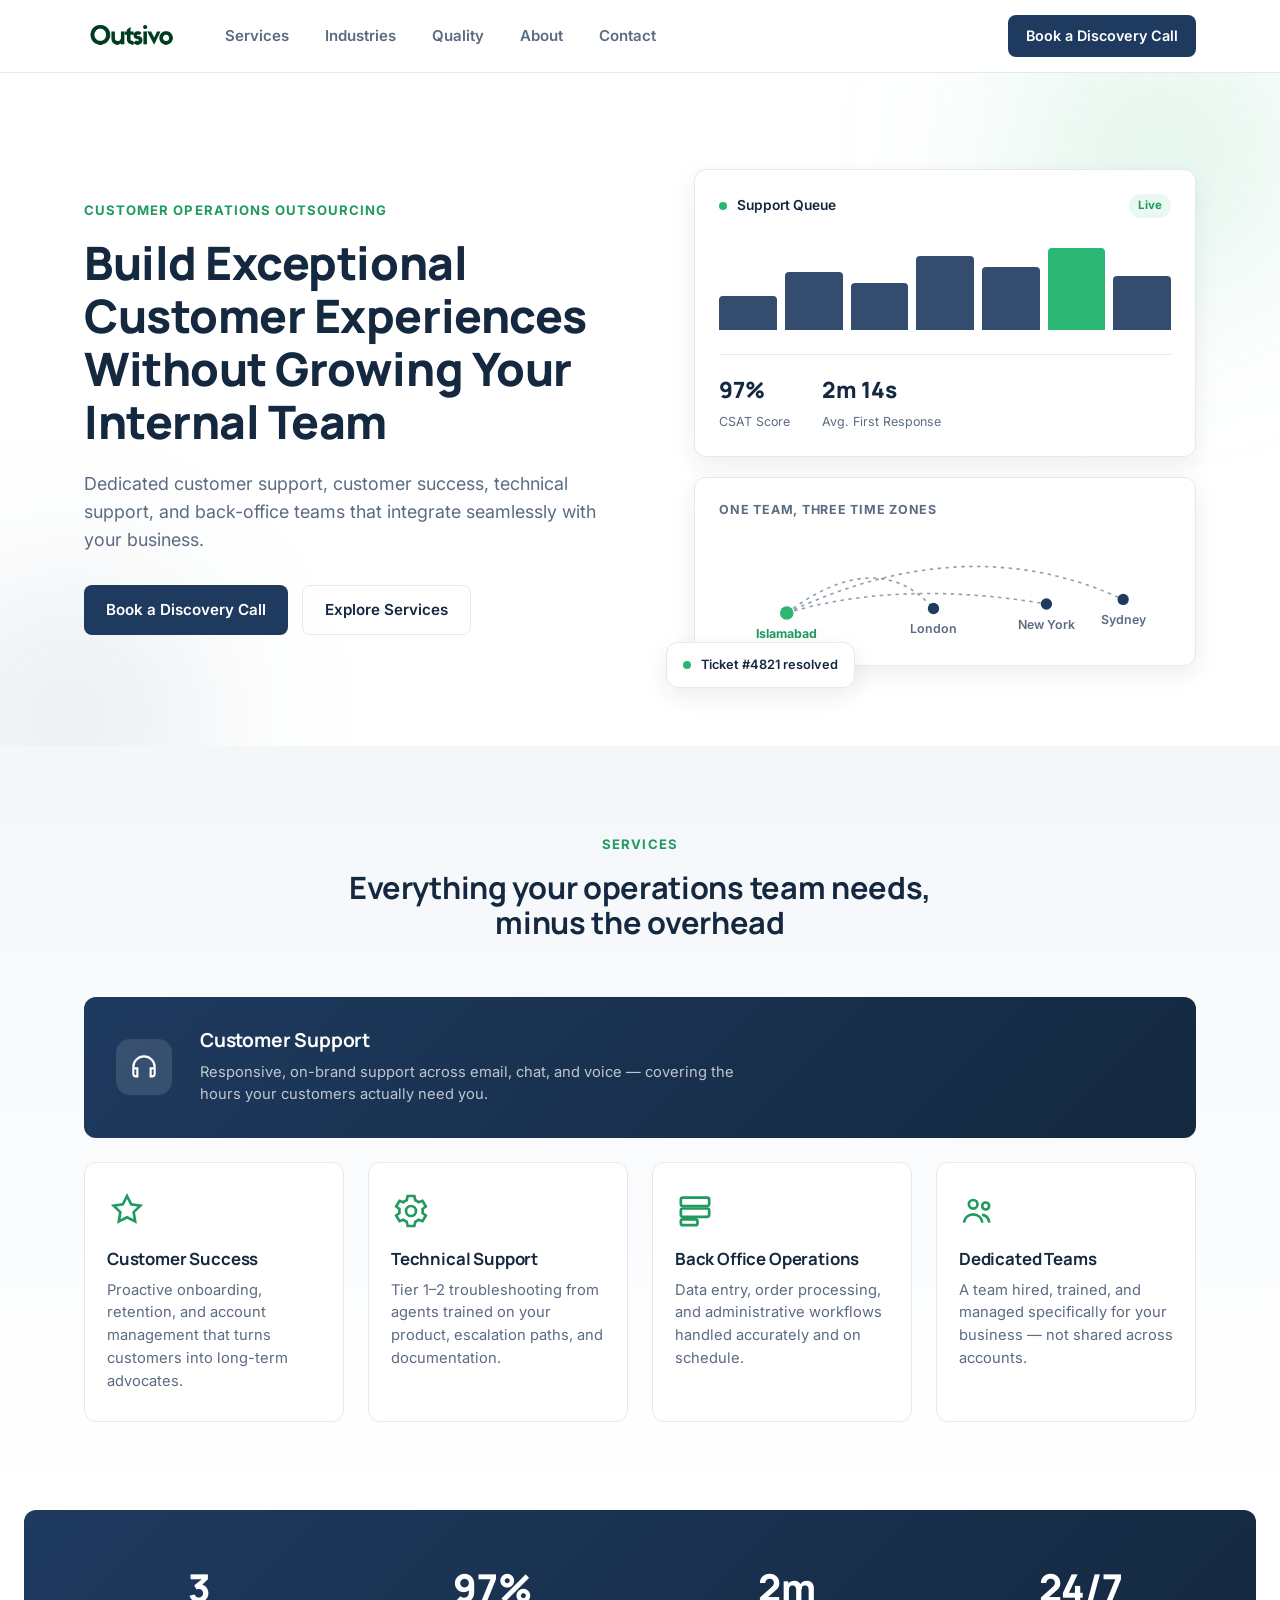
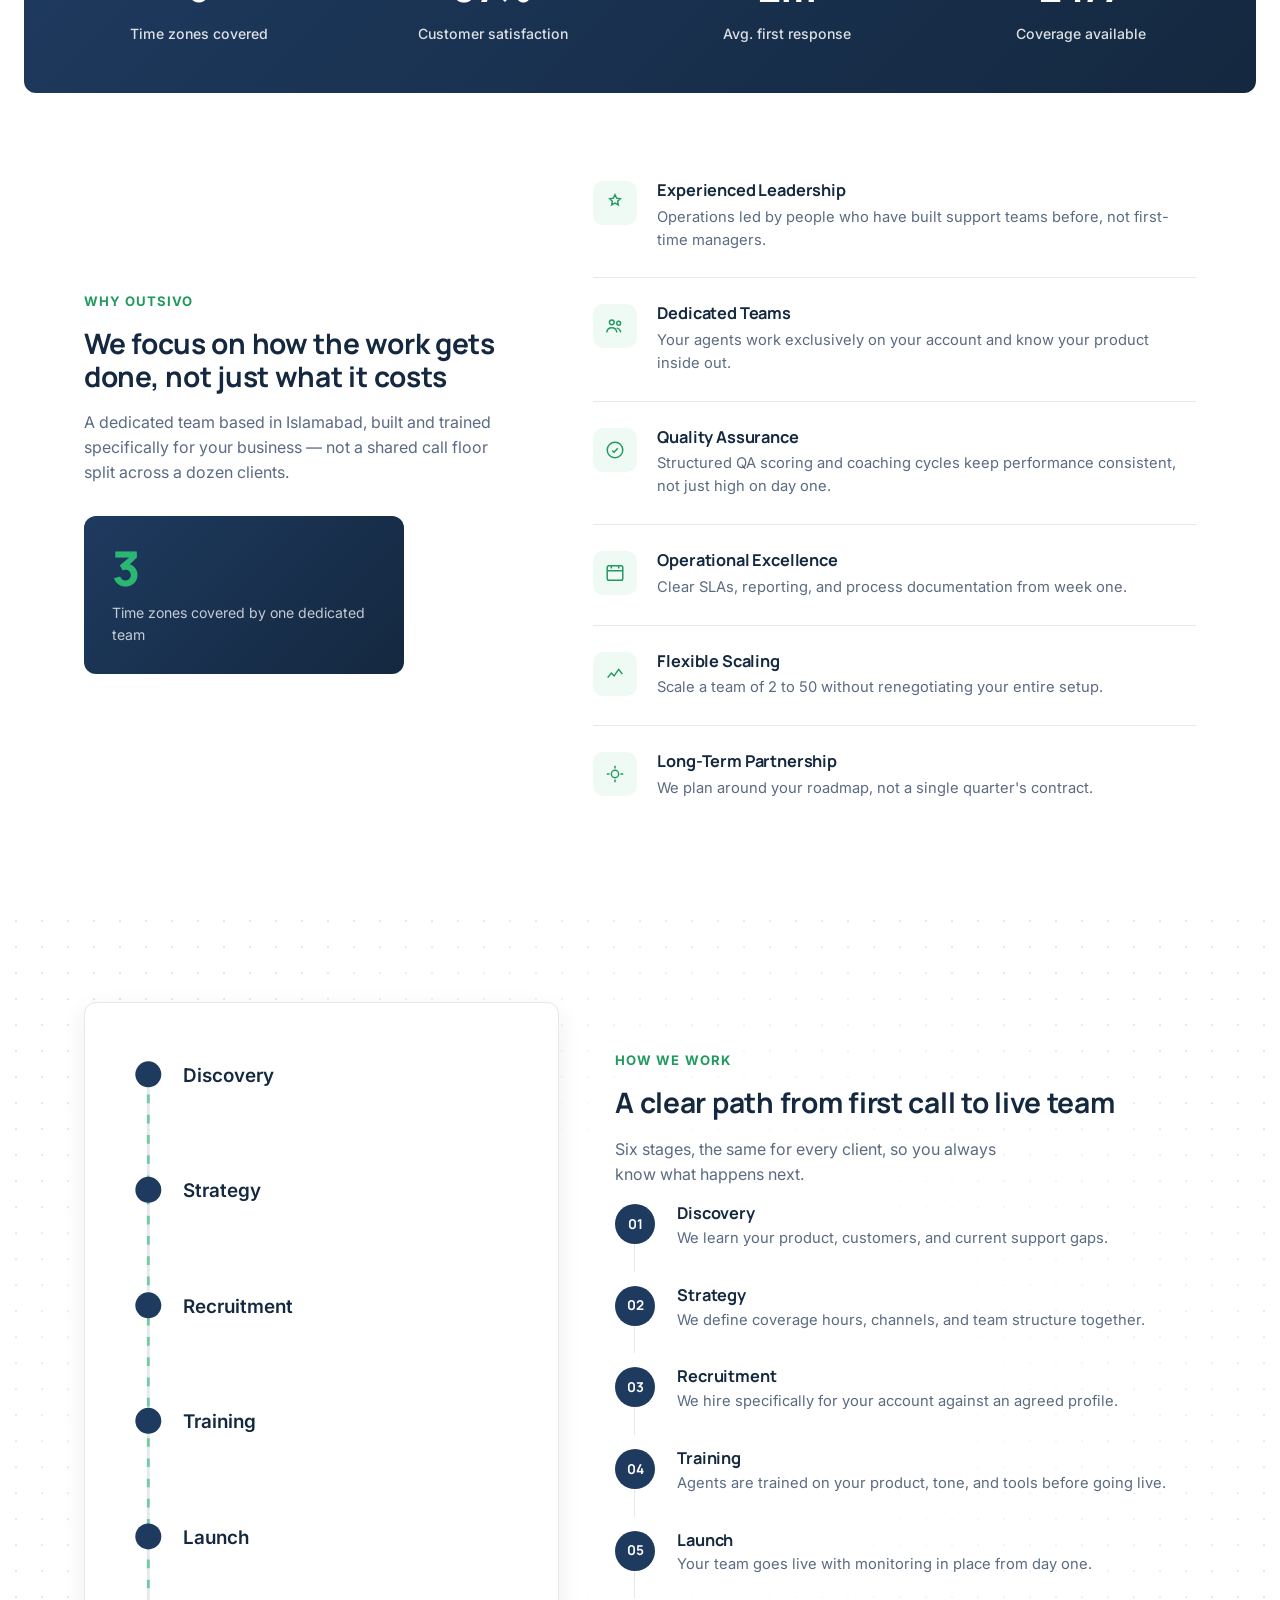
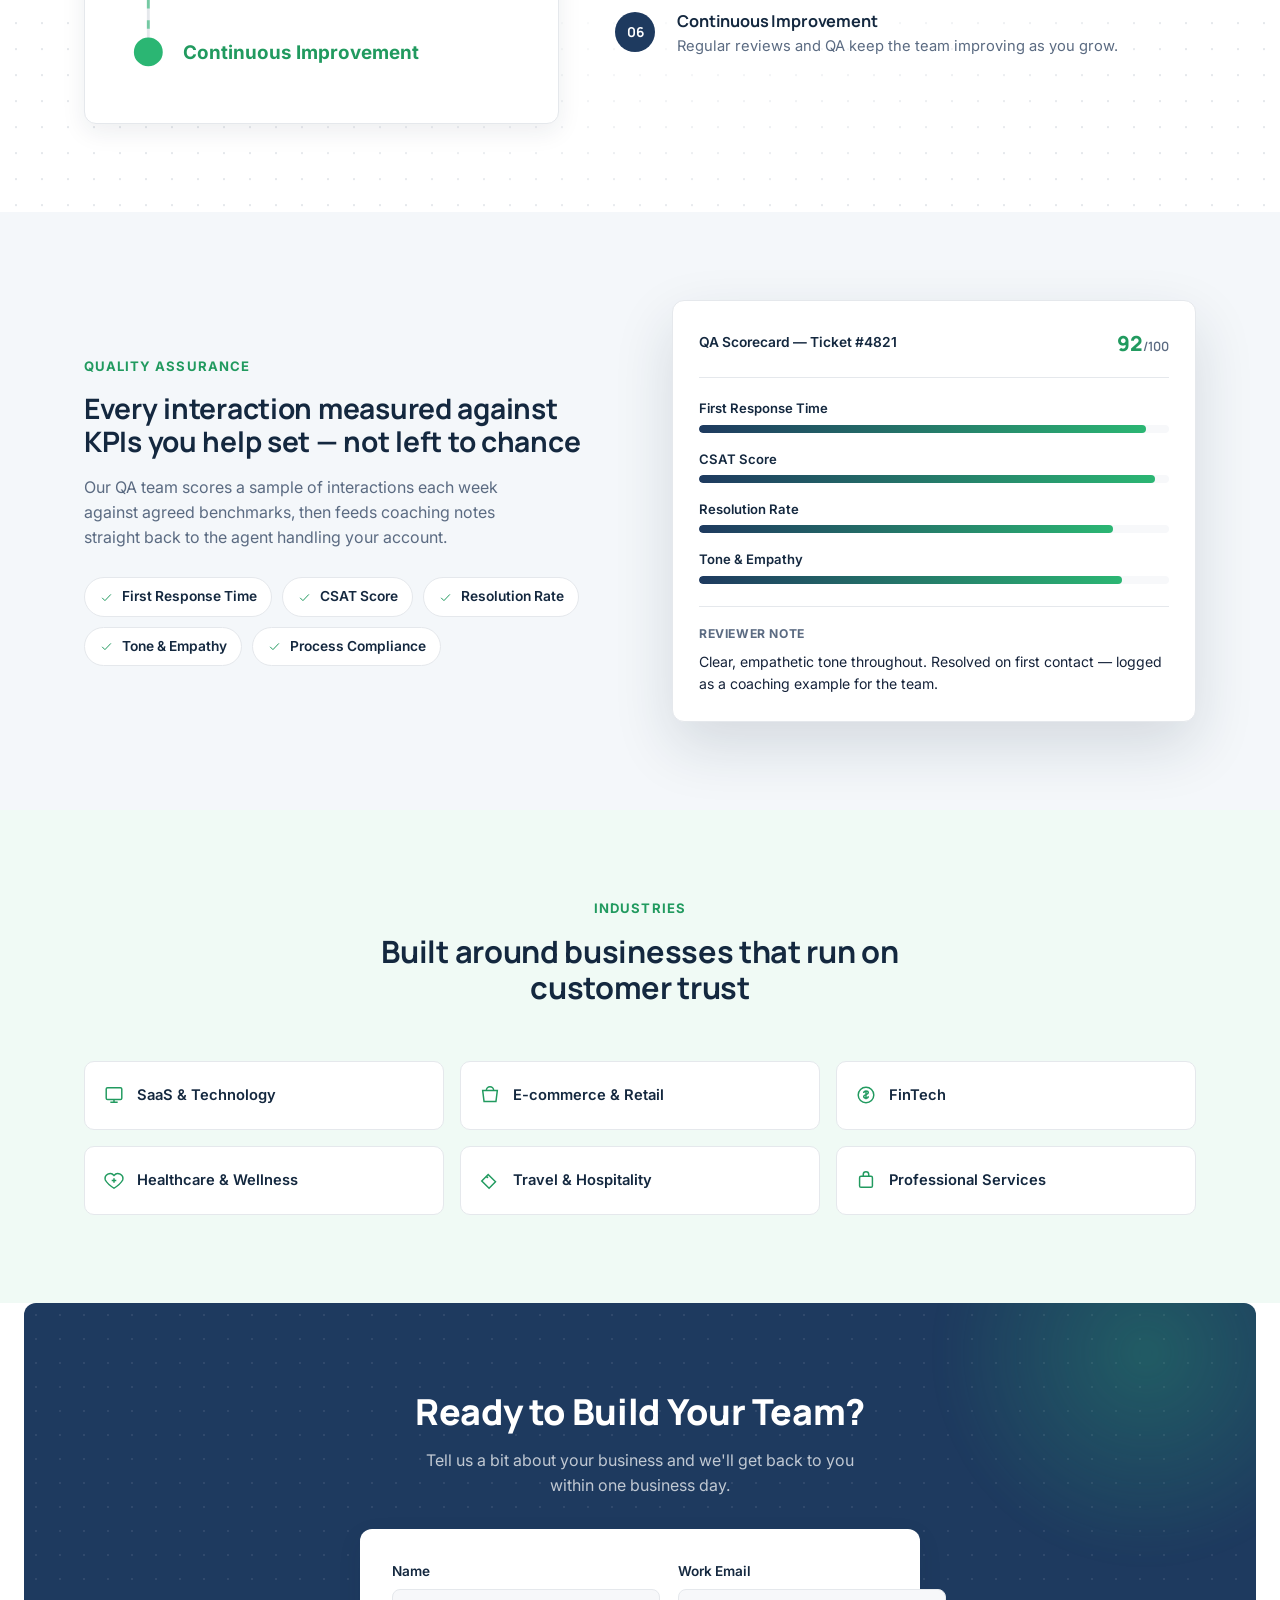
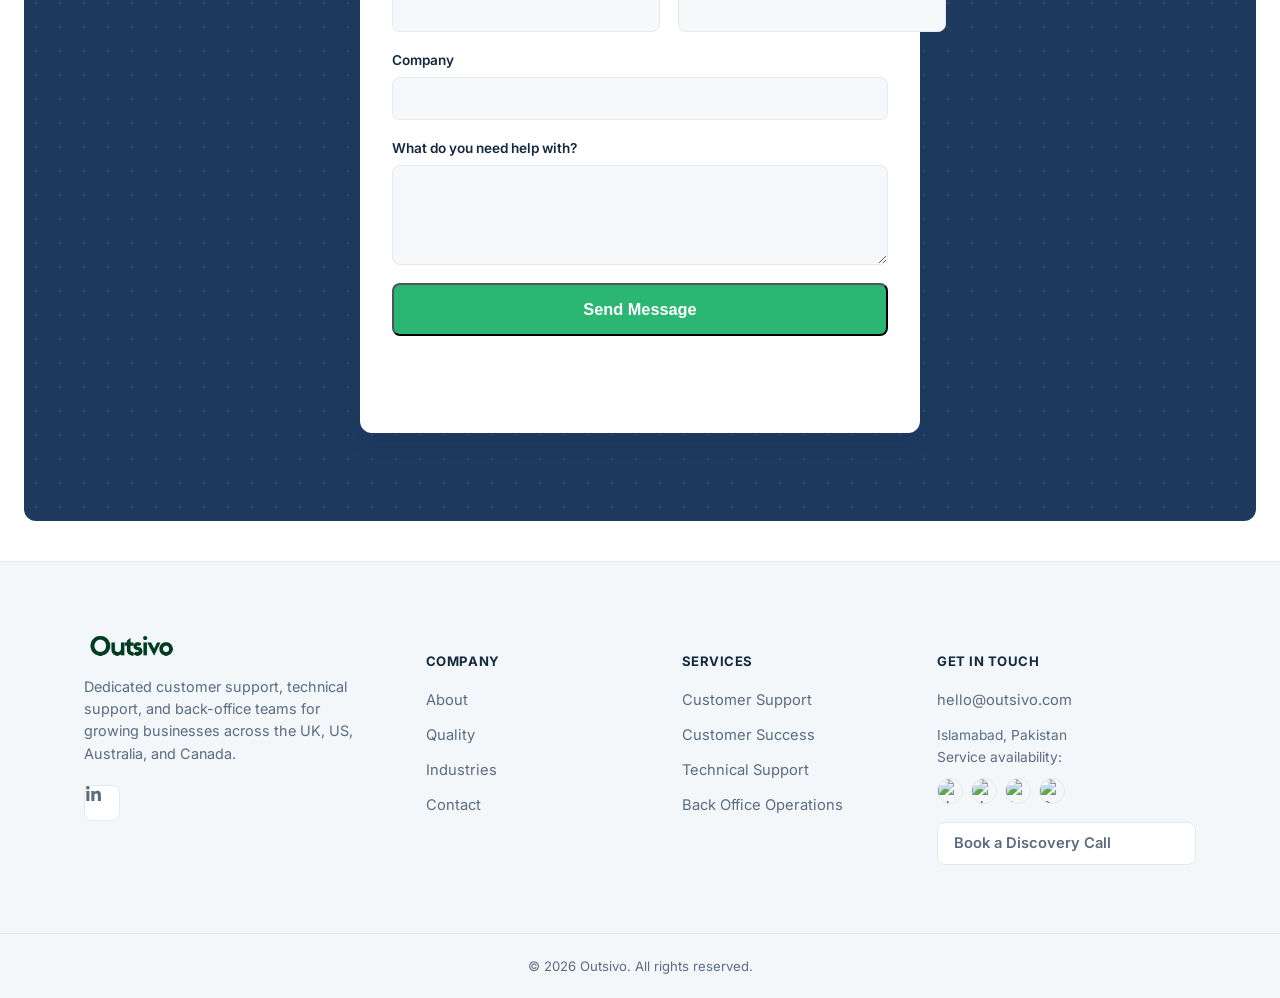
==== commit 0d9338d4: "Add files via upload" ====
--- a/index.html
+++ b/index.html
@@ -250,31 +250,27 @@
   <section class="process">
     <div class="container process__inner">
       <div class="process__visual" aria-hidden="true">
-        <svg class="process__svg" viewBox="0 0 320 420" xmlns="http://www.w3.org/2000/svg">
-          <path d="M40 40 C 200 40, 40 130, 200 130 S 40 220, 200 220 S 40 310, 200 310 S 60 380, 200 380"
-                fill="none" stroke="#E5E8EC" stroke-width="2"/>
-          <path d="M40 40 C 200 40, 40 130, 200 130 S 40 220, 200 220 S 40 310, 200 310 S 60 380, 200 380"
-                fill="none" stroke="#2BB673" stroke-width="2" stroke-dasharray="8 10" opacity="0.7"/>
-          <g>
-            <circle cx="40" cy="40" r="9" fill="#1E3A5F"/>
-            <text x="62" y="45" class="process__node-label">Discovery</text>
-          </g>
-          <g>
-            <circle cx="200" cy="130" r="9" fill="#1E3A5F"/>
-            <text x="222" y="135" class="process__node-label">Strategy</text>
-          </g>
-          <g>
-            <circle cx="40" cy="220" r="9" fill="#1E3A5F"/>
-            <text x="62" y="225" class="process__node-label">Recruitment</text>
-          </g>
-          <g>
-            <circle cx="200" cy="310" r="9" fill="#1E3A5F"/>
-            <text x="222" y="315" class="process__node-label">Training</text>
-          </g>
-          <g>
-            <circle cx="200" cy="380" r="10" fill="#2BB673"/>
-            <text x="222" y="385" class="process__node-label process__node-label--accent">Launch</text>
-          </g>
+        <svg class="process__svg" viewBox="0 0 300 460" xmlns="http://www.w3.org/2000/svg">
+          <line x1="30" y1="30" x2="30" y2="430" stroke="#E5E8EC" stroke-width="2"/>
+          <line x1="30" y1="30" x2="30" y2="430" stroke="#2BB673" stroke-width="2" stroke-dasharray="6 8" opacity="0.6"/>
+
+          <circle cx="30" cy="30" r="9" fill="#1E3A5F"/>
+          <text x="54" y="35" class="process__node-label">Discovery</text>
+
+          <circle cx="30" cy="110" r="9" fill="#1E3A5F"/>
+          <text x="54" y="115" class="process__node-label">Strategy</text>
+
+          <circle cx="30" cy="190" r="9" fill="#1E3A5F"/>
+          <text x="54" y="195" class="process__node-label">Recruitment</text>
+
+          <circle cx="30" cy="270" r="9" fill="#1E3A5F"/>
+          <text x="54" y="275" class="process__node-label">Training</text>
+
+          <circle cx="30" cy="350" r="9" fill="#1E3A5F"/>
+          <text x="54" y="355" class="process__node-label">Launch</text>
+
+          <circle cx="30" cy="430" r="10" fill="#2BB673"/>
+          <text x="54" y="435" class="process__node-label process__node-label--accent">Continuous Improvement</text>
         </svg>
       </div>
 
@@ -476,9 +472,9 @@
   <div class="container footer__grid">
     <div class="footer__col footer__col--brand">
       <img src="assets/outsivo-logo.png" alt="Outsivo" class="footer__logo-img">
-      <p class="footer__tagline">Dedicated customer support, technical support, and back-office teams for growing businesses in the UK, US, and Australia.</p>
+      <p class="footer__tagline">Dedicated customer support, technical support, and back-office teams for growing businesses across the UK, US, Australia, and Canada.</p>
       <a href="https://www.linkedin.com/company/135247451/" target="_blank" rel="noopener" aria-label="LinkedIn" class="footer__social-icon">
-        <svg viewBox="0 0 24 24" fill="currentColor"><path d="M6.94 5a2 2 0 11-4-.002 2 2 0 014 .002zM7 8.48H3V21h4V8.48zM13.32 8.48H9.34V21h3.94v-6.57c0-3.66 4.77-3.96 4.77 0V21H22v-7.93c0-6.17-7.06-5.94-8.68-2.91V8.48z"/></svg>
+        <svg viewBox="0 0 448 512" fill="currentColor"><path d="M100.28 448H7.4V148.9h92.88zm-46.44-341c-29.71 0-53.79-24.09-53.79-53.79a53.79 53.79 0 01107.58 0c0 29.7-24.08 53.79-53.79 53.79zM447.9 448h-92.68V302.4c0-34.7-.7-79.34-48.35-79.34-48.36 0-55.78 37.7-55.78 76.7V448h-92.78V148.9h89.08v40.8h1.29c12.4-23.5 42.7-48.3 87.9-48.3 94 0 111.3 61.9 111.3 142.3V448z"/></svg>
       </a>
     </div>
 
@@ -501,7 +497,13 @@
     <div class="footer__col">
       <h4>Get in Touch</h4>
       <a href="mailto:hello@outsivo.com">hello@outsivo.com</a>
-      <p class="footer__location">Islamabad, Pakistan<br>Serving clients in the UK, US &amp; Australia</p>
+      <p class="footer__location">Islamabad, Pakistan<br>Service availability:</p>
+      <div class="footer__flags">
+        <img src="https://hatscripts.github.io/circle-flags/flags/gb.svg" alt="United Kingdom" width="26" height="26">
+        <img src="https://hatscripts.github.io/circle-flags/flags/us.svg" alt="United States" width="26" height="26">
+        <img src="https://hatscripts.github.io/circle-flags/flags/au.svg" alt="Australia" width="26" height="26">
+        <img src="https://hatscripts.github.io/circle-flags/flags/ca.svg" alt="Canada" width="26" height="26">
+      </div>
       <a href="#contact" class="btn btn--ghost footer__cta">Book a Discovery Call</a>
     </div>
   </div>
--- a/styles.css
+++ b/styles.css
@@ -856,7 +856,18 @@
   font-size: 0.86rem;
   color: var(--text-muted);
   line-height: 1.6;
+  margin-bottom: 10px;
+}
+.footer__flags {
+  display: flex;
+  gap: 8px;
   margin-bottom: 18px;
+}
+.footer__flags img {
+  width: 26px;
+  height: 26px;
+  border-radius: 50%;
+  border: 1px solid var(--border);
 }
 .footer__cta {
   display: inline-flex;
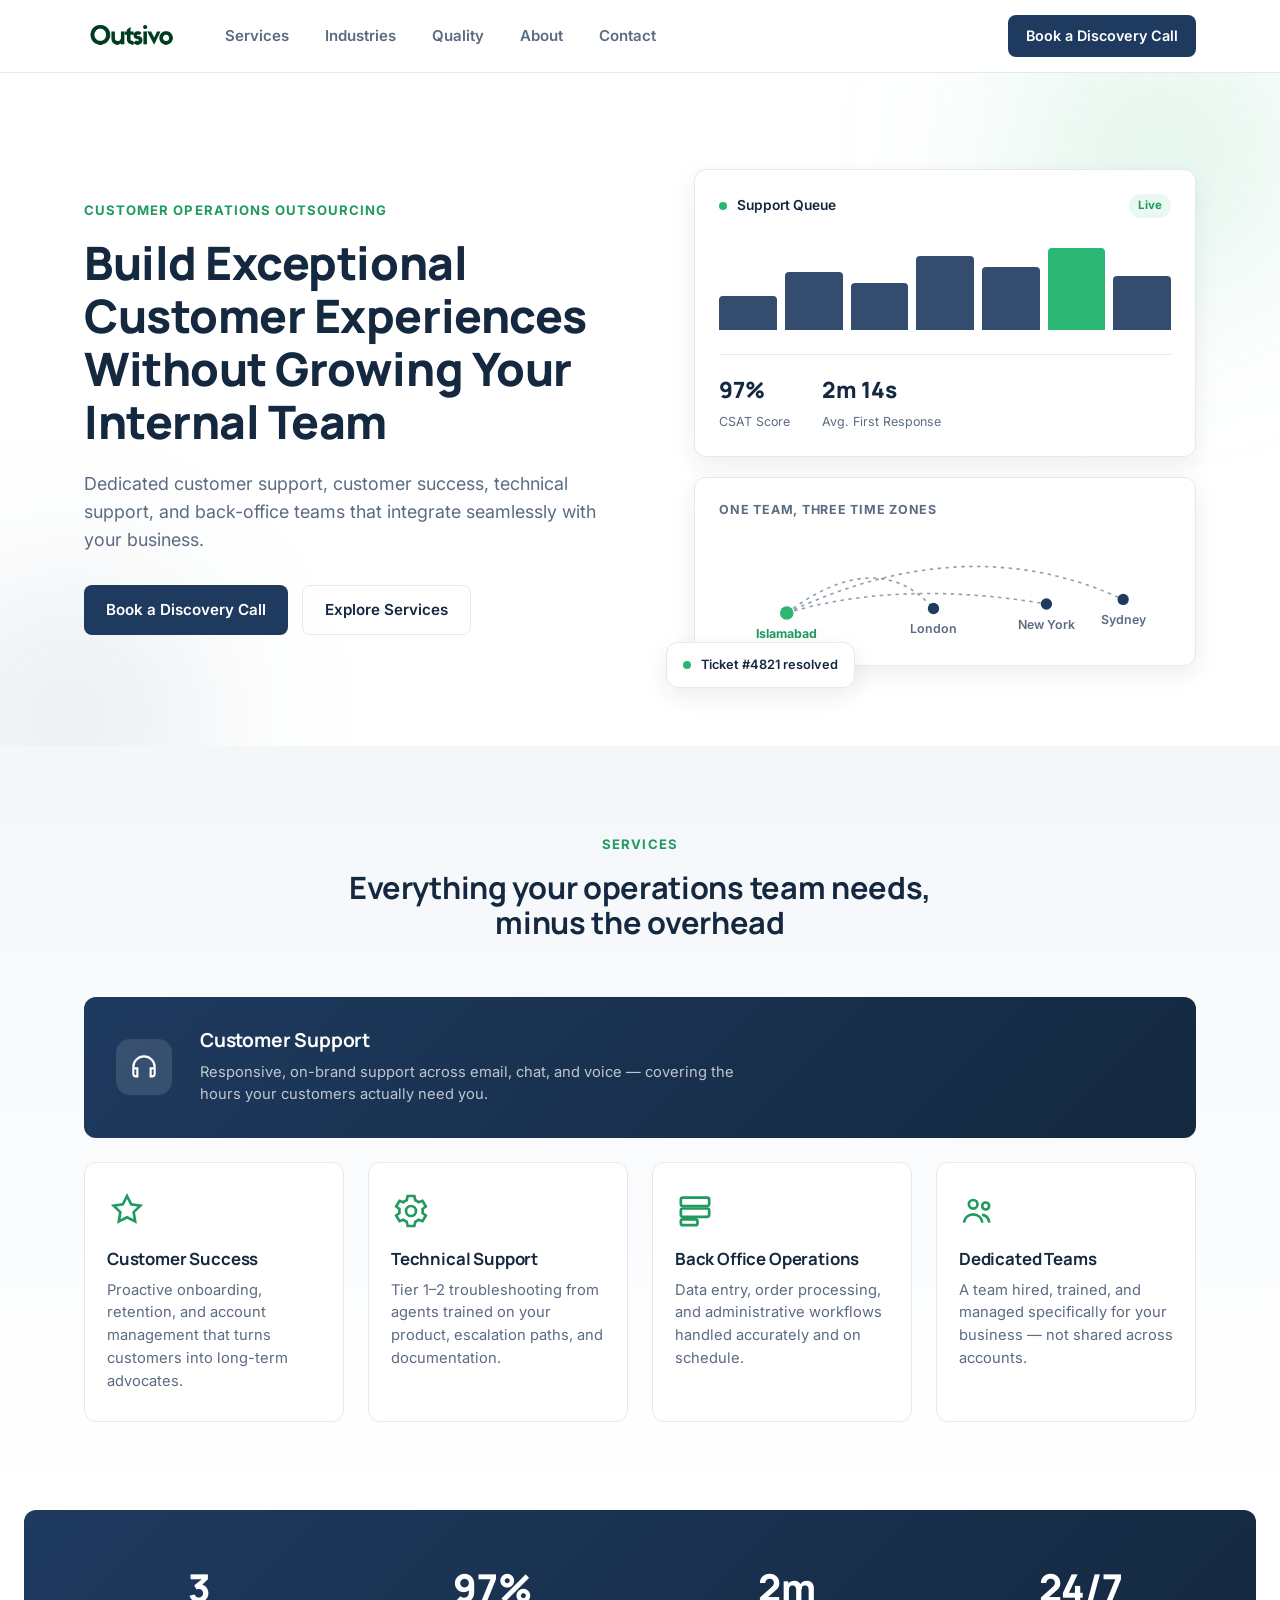
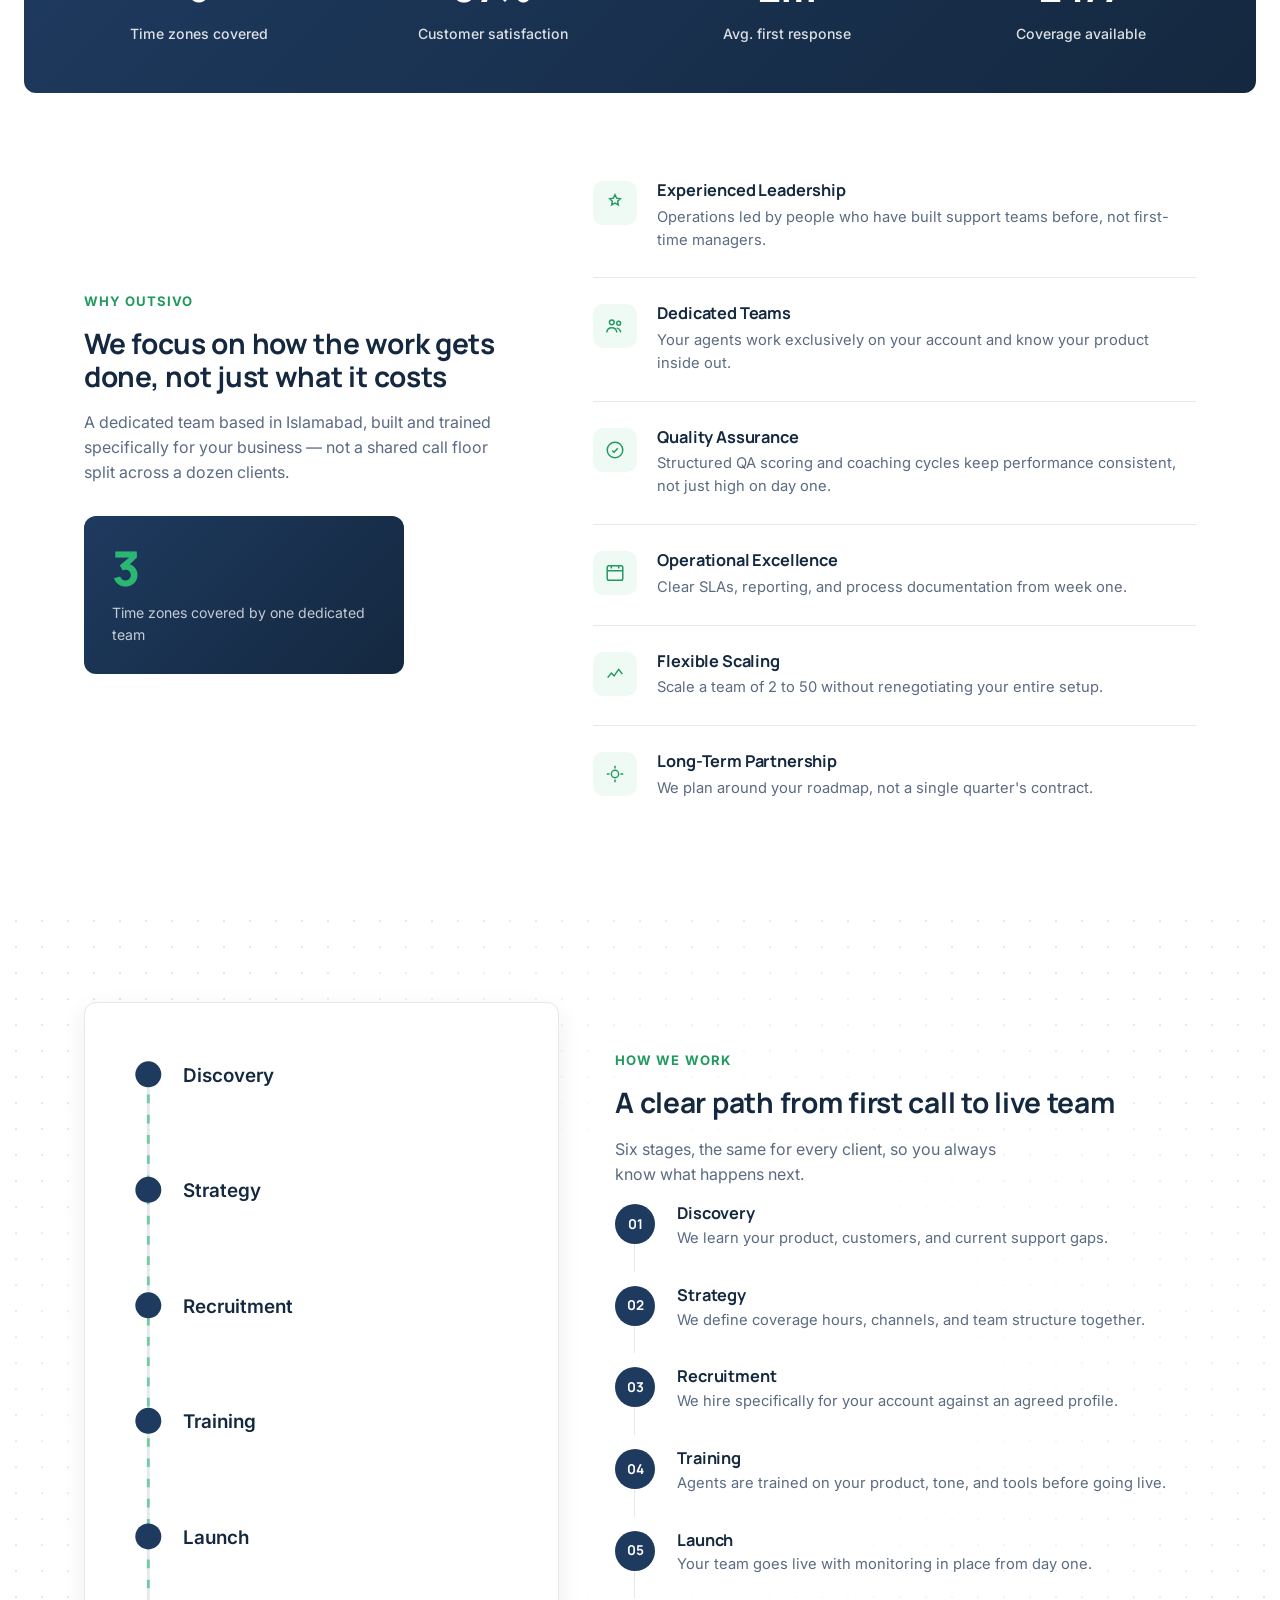
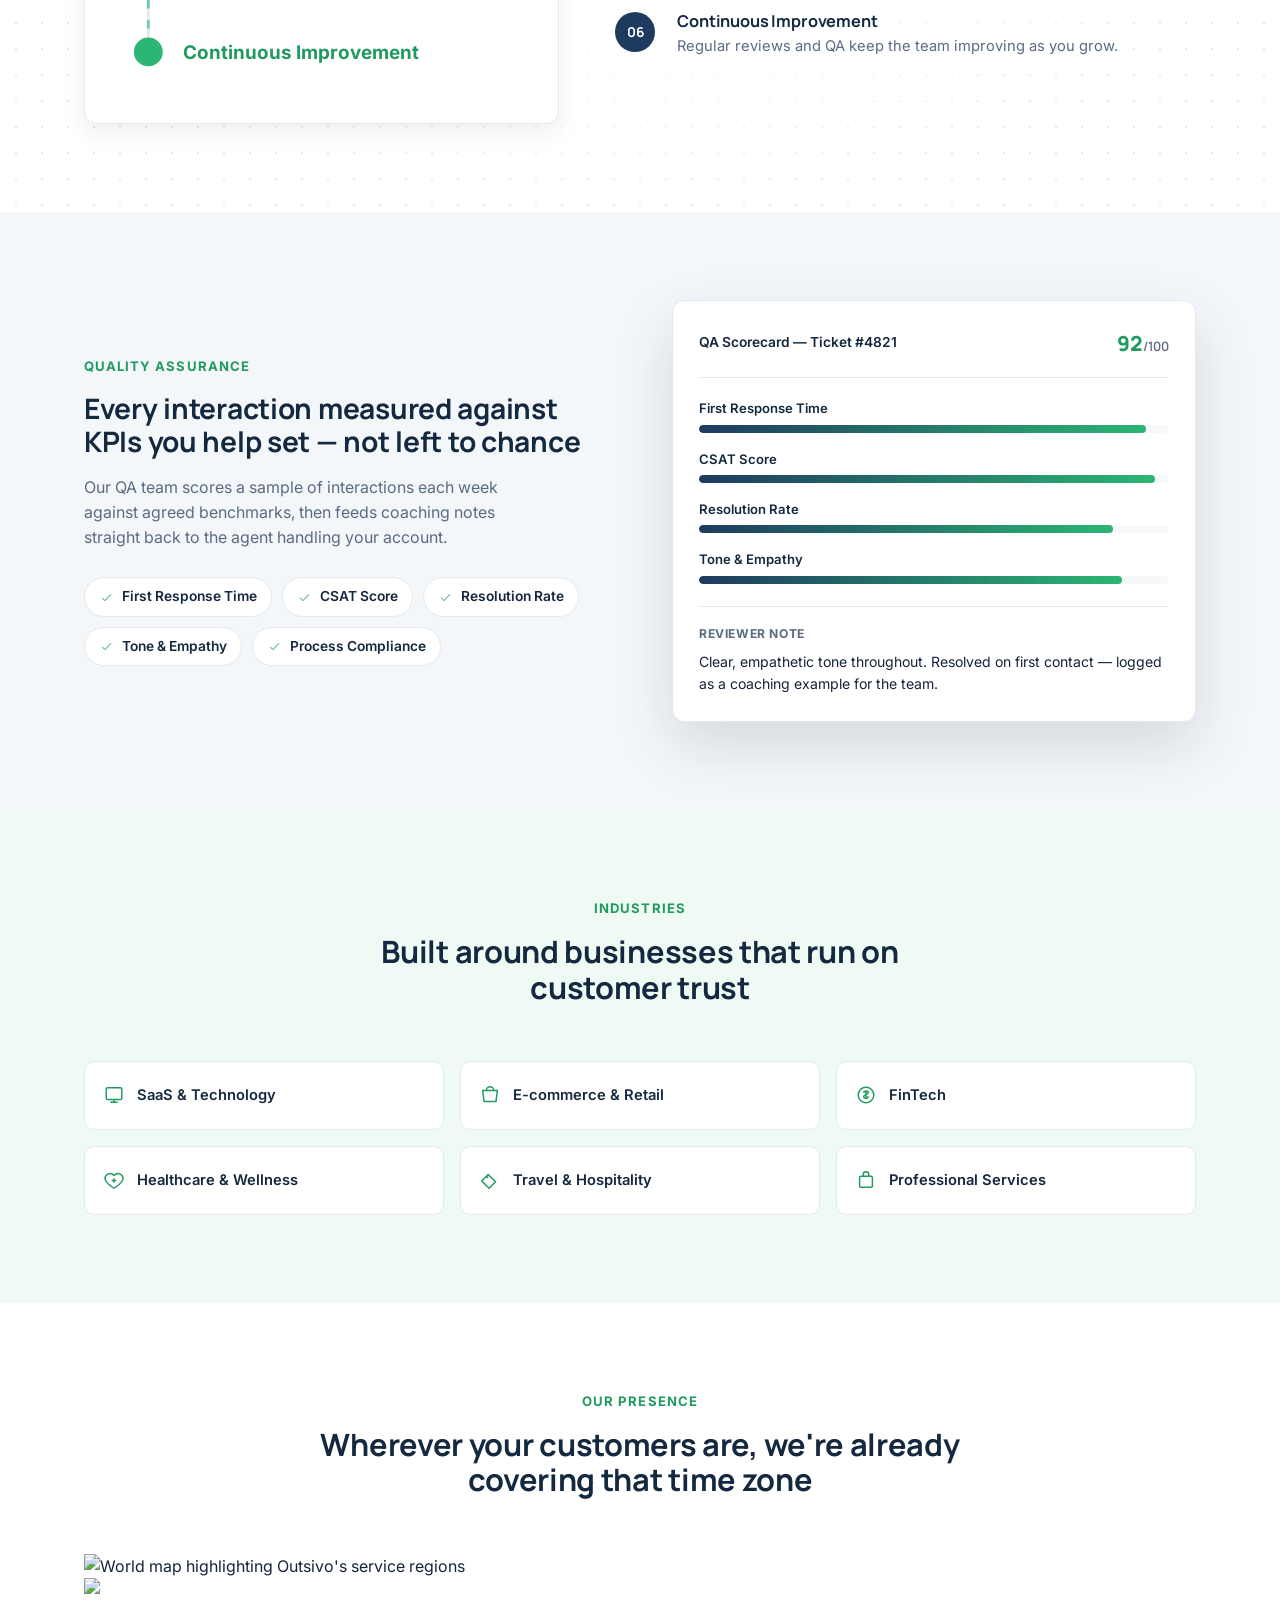
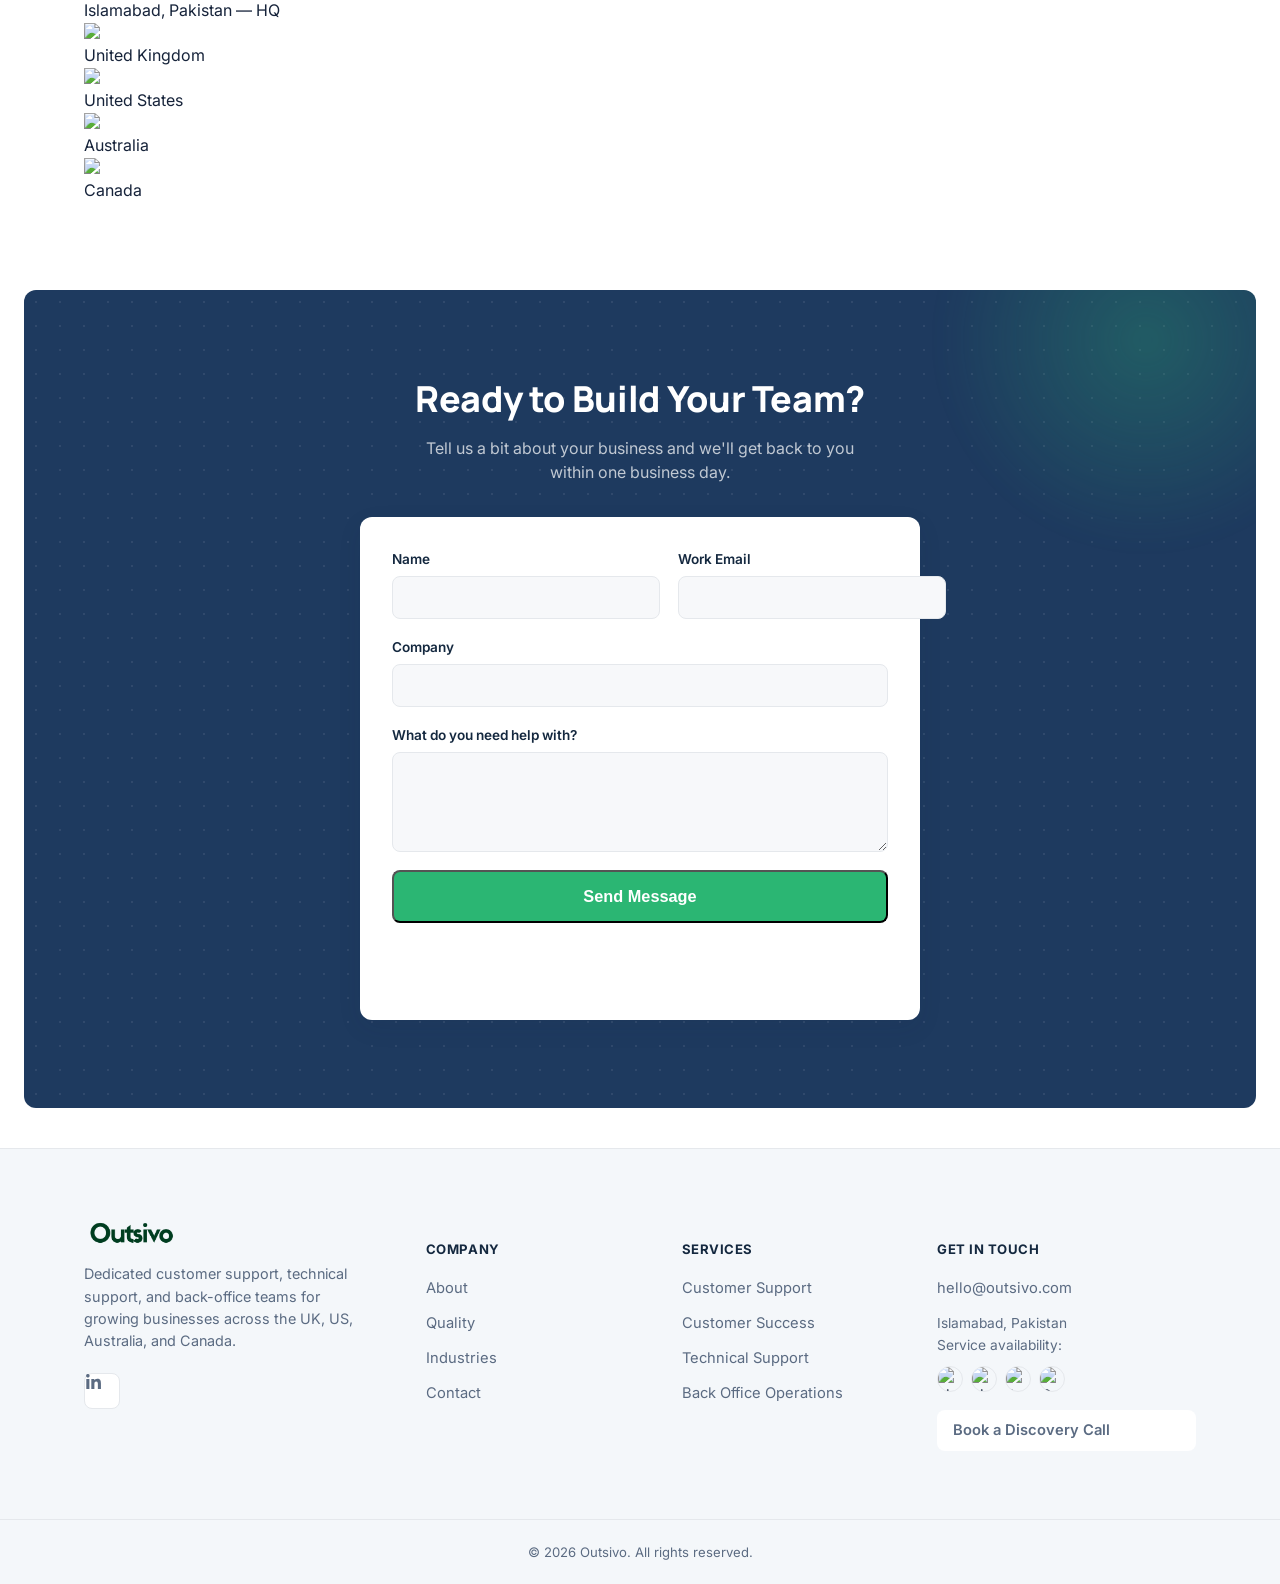
==== commit 9a1cb20b: "Add files via upload" ====
--- a/index.html
+++ b/index.html
@@ -427,6 +427,46 @@
     </div>
   </section>
 
+  <!-- ===================== OUR PRESENCE ===================== -->
+  <section class="presence" id="presence">
+    <div class="container">
+      <p class="eyebrow eyebrow--center">Our Presence</p>
+      <h2 class="section__title">Wherever your customers are, we're already covering that time zone</h2>
+
+      <div class="presence__map-wrap">
+        <img class="presence__map" src="https://simplemaps.com/static/demos/resources/svg-library/svgs/world.svg" alt="World map highlighting Outsivo's service regions">
+        <span class="presence__pin presence__pin--hq" style="left:70.3%; top:31.3%;"></span>
+        <span class="presence__pin" style="left:27.9%; top:25.7%;"></span>
+        <span class="presence__pin" style="left:50%; top:21.4%;"></span>
+        <span class="presence__pin" style="left:29.4%; top:27.4%;"></span>
+        <span class="presence__pin" style="left:92%; top:68.8%;"></span>
+      </div>
+
+      <div class="presence__legend">
+        <span class="presence__legend-item">
+          <img src="https://hatscripts.github.io/circle-flags/flags/pk.svg" width="20" height="20" alt="Pakistan">
+          Islamabad, Pakistan — HQ
+        </span>
+        <span class="presence__legend-item">
+          <img src="https://hatscripts.github.io/circle-flags/flags/gb.svg" width="20" height="20" alt="United Kingdom">
+          United Kingdom
+        </span>
+        <span class="presence__legend-item">
+          <img src="https://hatscripts.github.io/circle-flags/flags/us.svg" width="20" height="20" alt="United States">
+          United States
+        </span>
+        <span class="presence__legend-item">
+          <img src="https://hatscripts.github.io/circle-flags/flags/au.svg" width="20" height="20" alt="Australia">
+          Australia
+        </span>
+        <span class="presence__legend-item">
+          <img src="https://hatscripts.github.io/circle-flags/flags/ca.svg" width="20" height="20" alt="Canada">
+          Canada
+        </span>
+      </div>
+    </div>
+  </section>
+
   <!-- ===================== CTA / CONTACT FORM ===================== -->
   <section class="cta" id="contact">
     <div class="container cta__inner">
@@ -504,7 +544,7 @@
         <img src="https://hatscripts.github.io/circle-flags/flags/au.svg" alt="Australia" width="26" height="26">
         <img src="https://hatscripts.github.io/circle-flags/flags/ca.svg" alt="Canada" width="26" height="26">
       </div>
-      <a href="#contact" class="btn btn--ghost footer__cta">Book a Discovery Call</a>
+      <a href="#contact" class="btn btn--primary footer__cta">Book a Discovery Call</a>
     </div>
   </div>
 
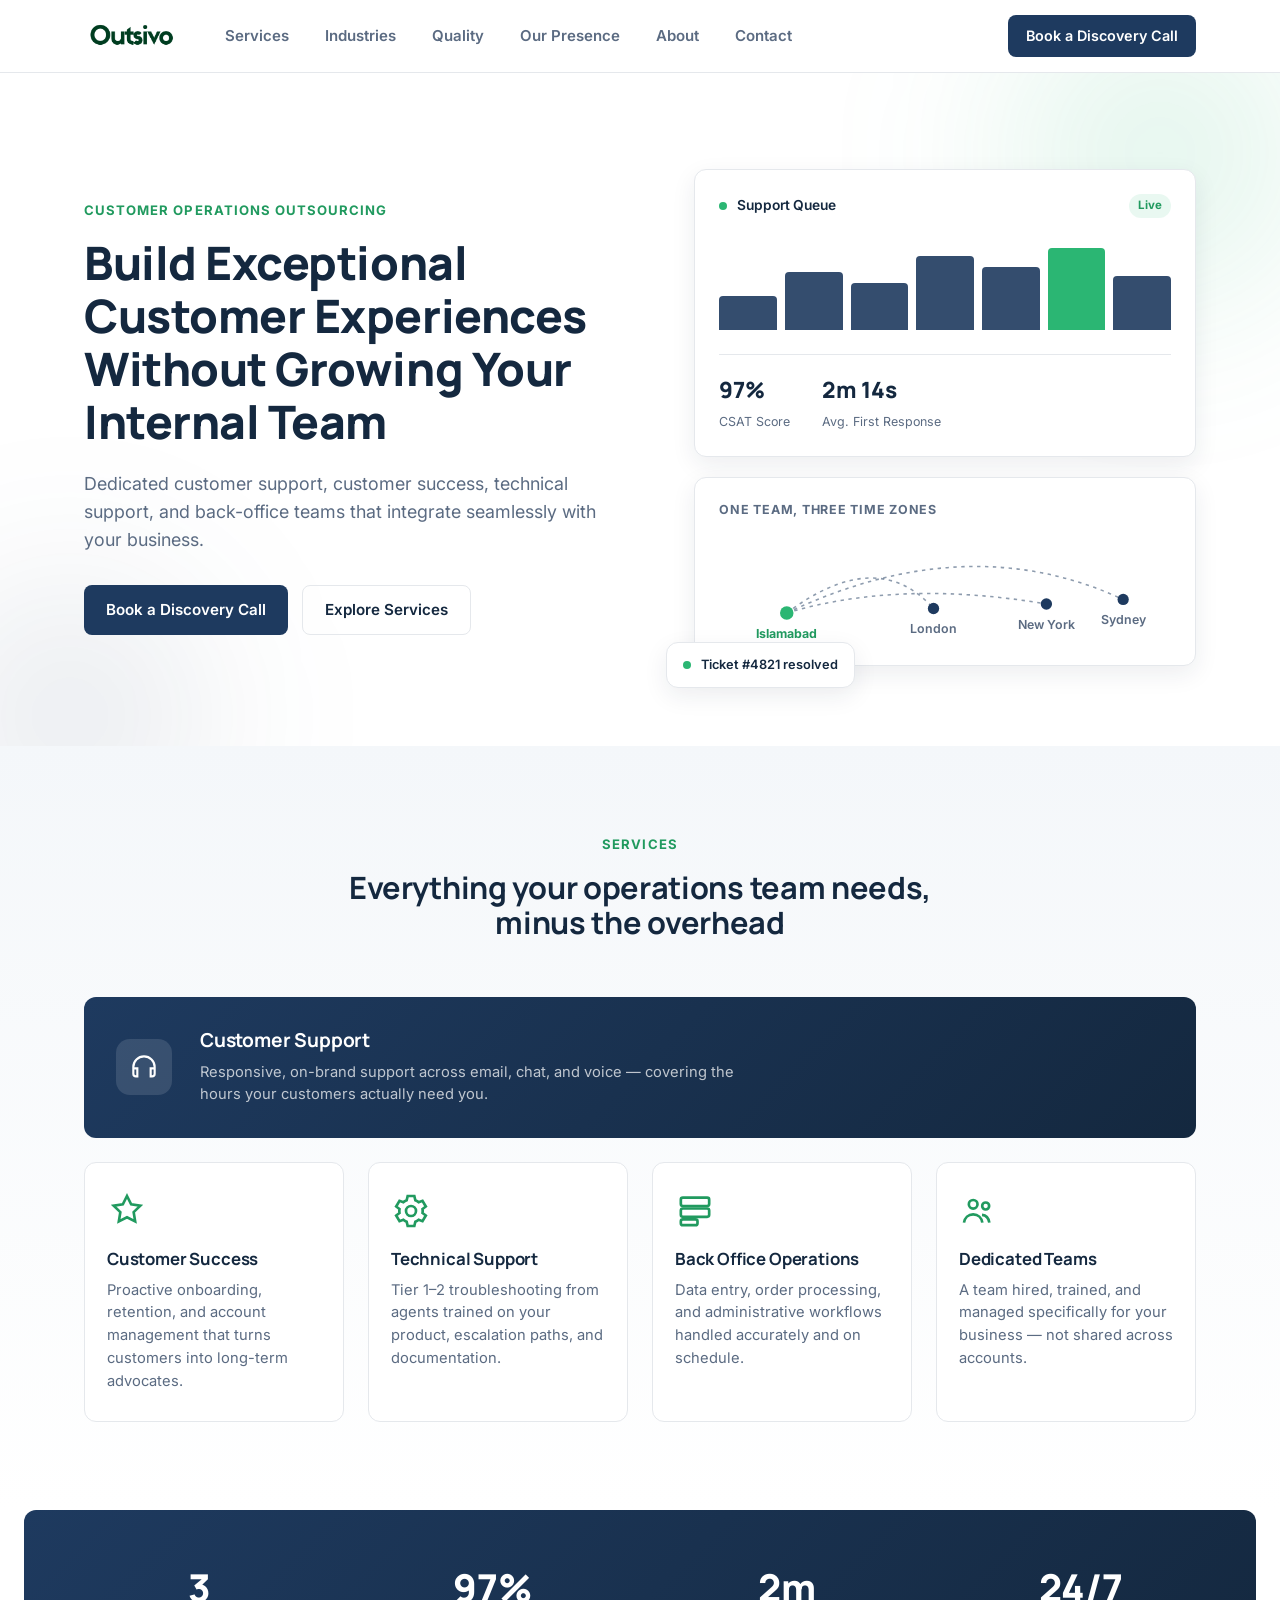
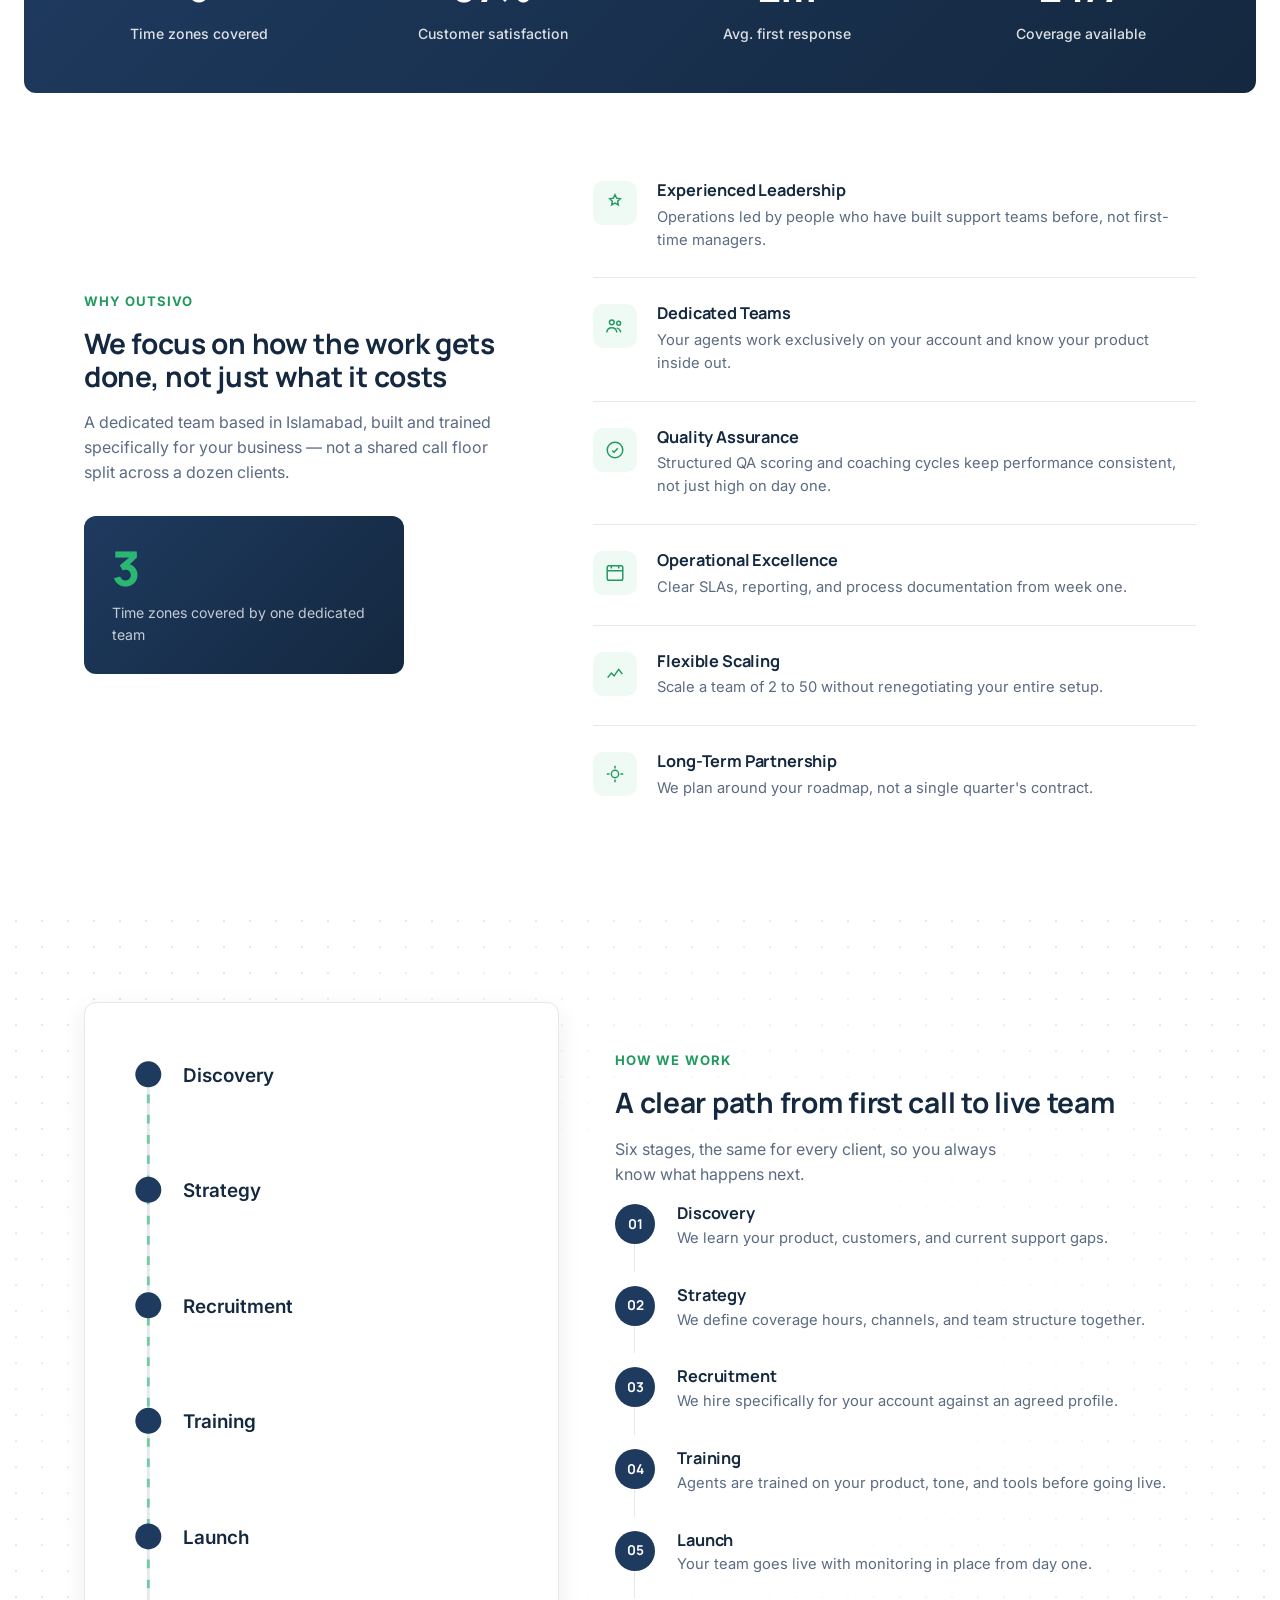
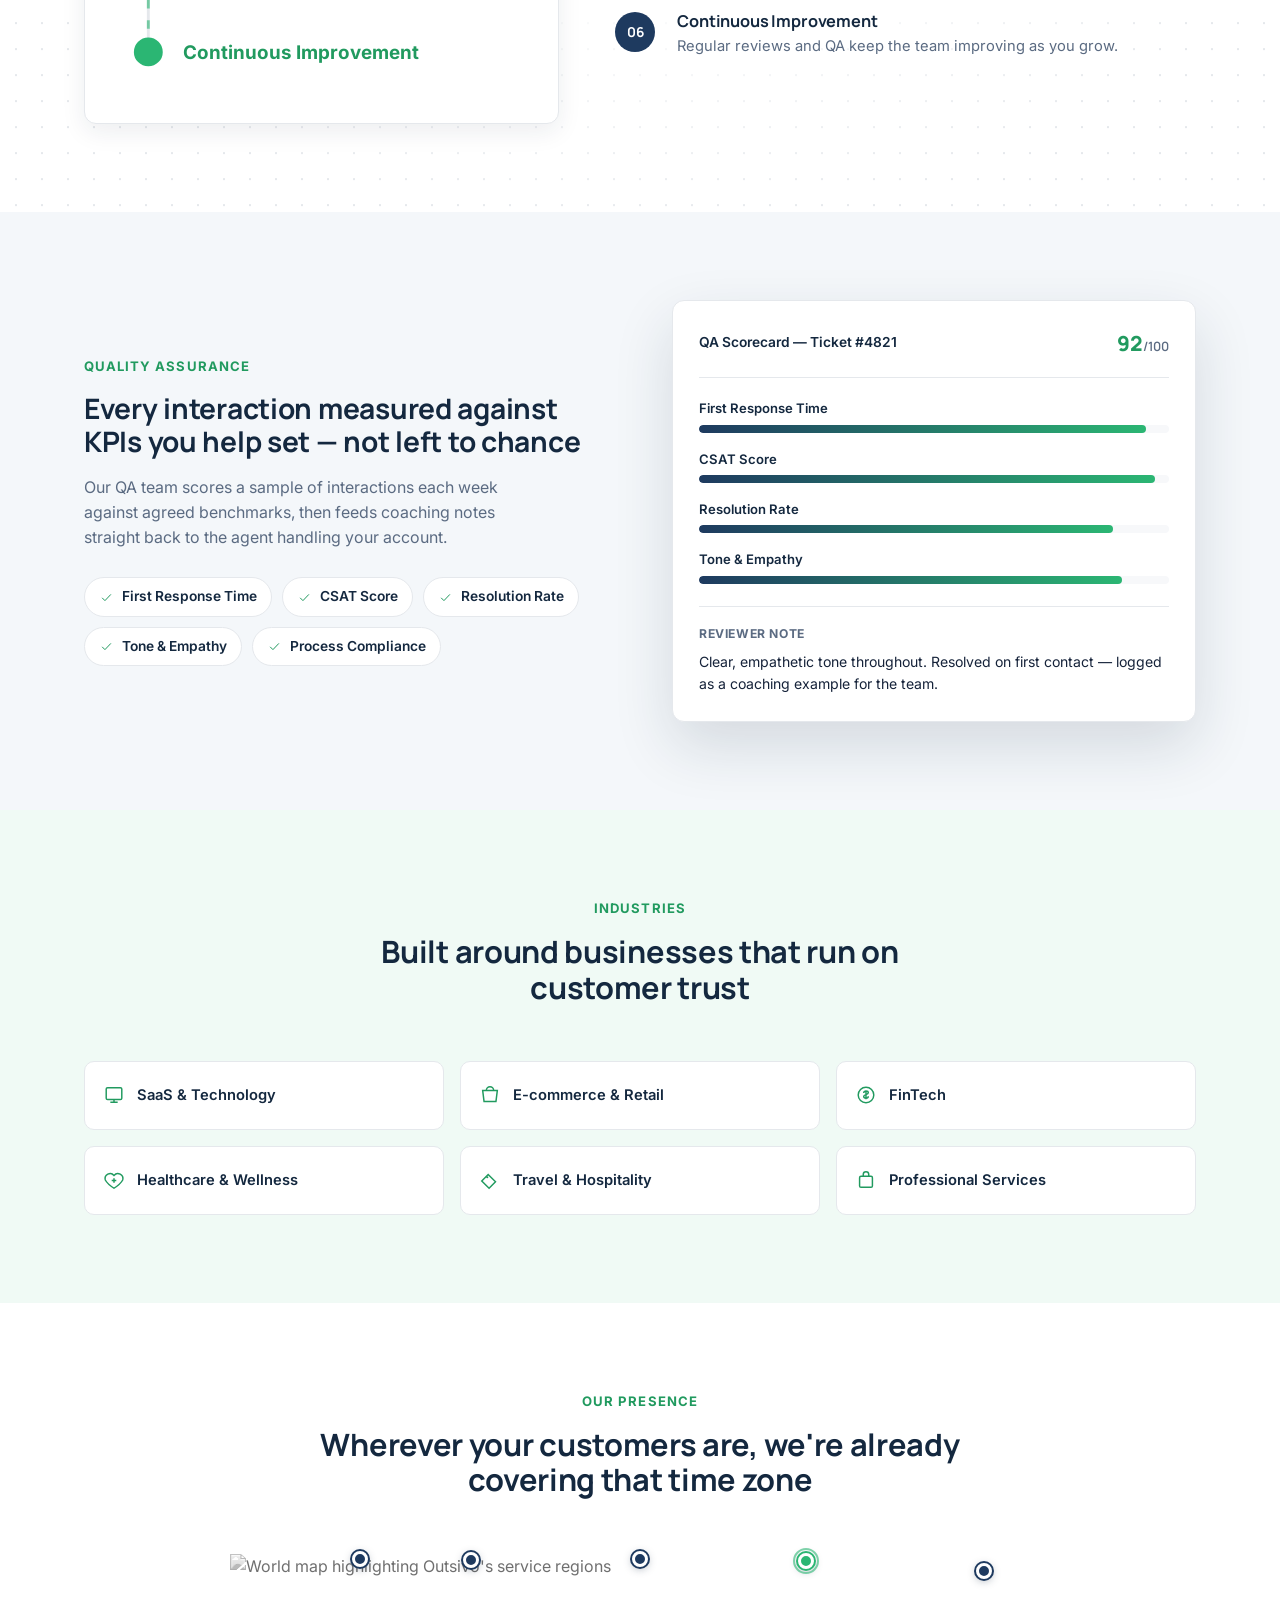
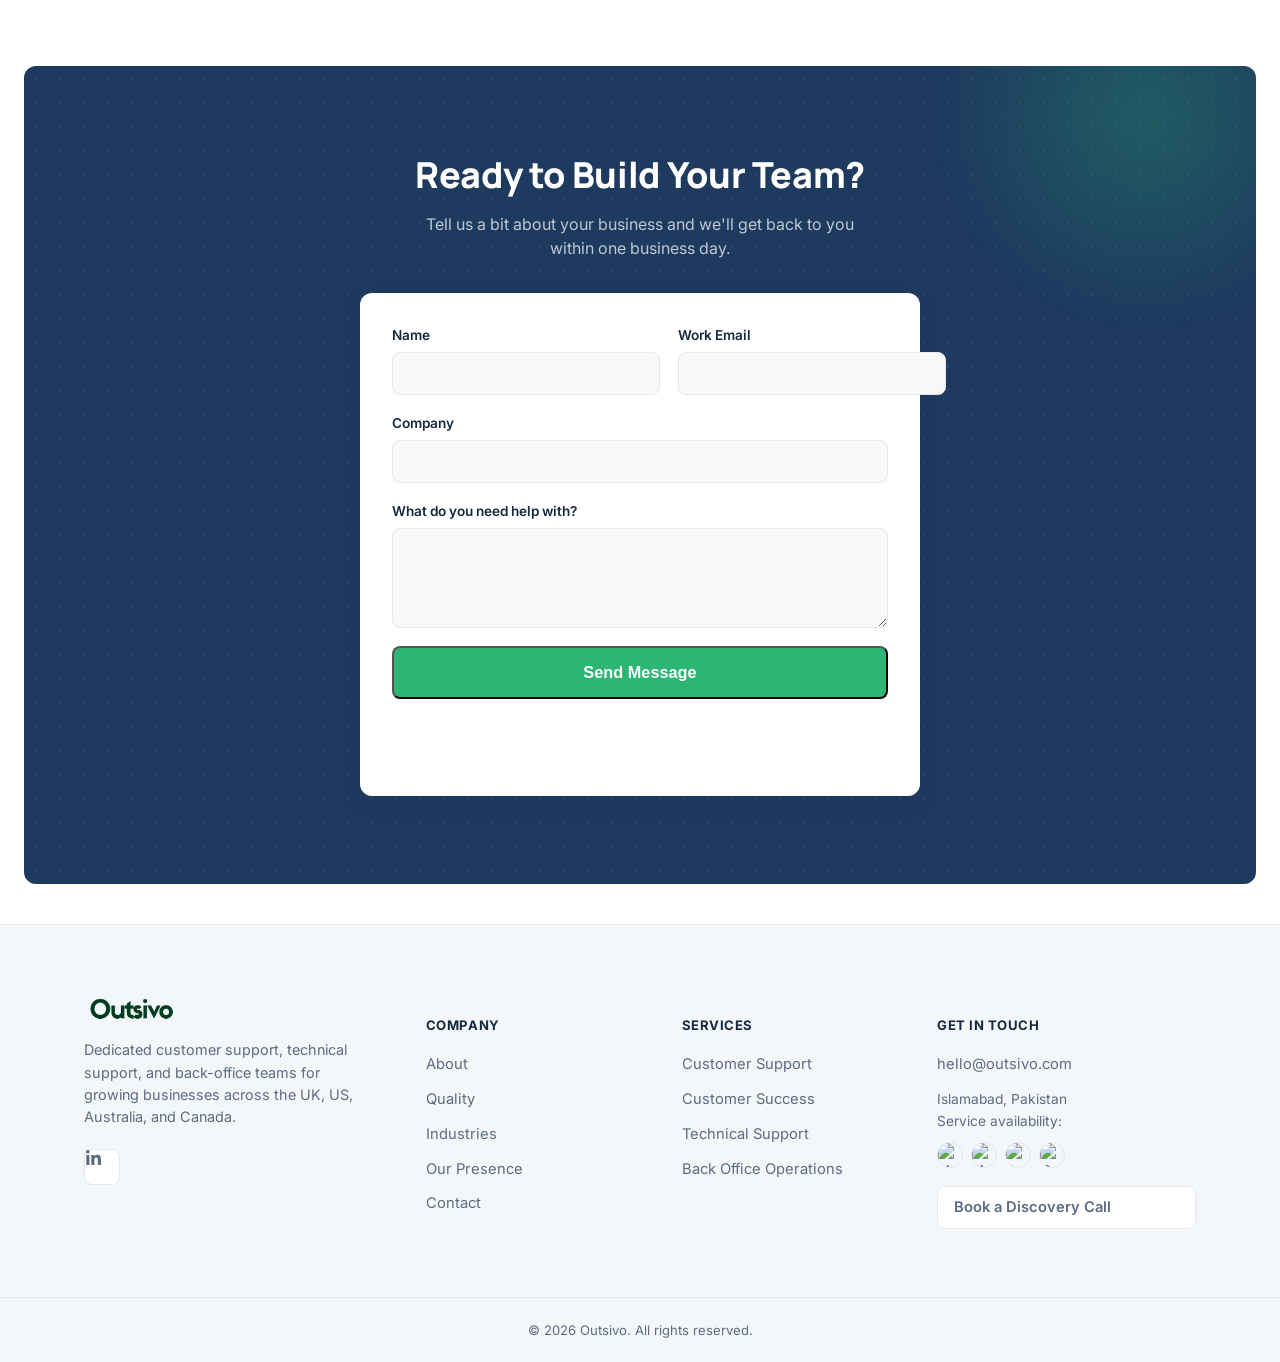
==== commit 62fb88ec: "Add files via upload" ====
--- a/index.html
+++ b/index.html
@@ -23,6 +23,7 @@
       <a href="#services">Services</a>
       <a href="#industries">Industries</a>
       <a href="#quality">Quality</a>
+      <a href="#presence">Our Presence</a>
       <a href="#why">About</a>
       <a href="#contact">Contact</a>
     </nav>
@@ -436,33 +437,10 @@
       <div class="presence__map-wrap">
         <img class="presence__map" src="https://simplemaps.com/static/demos/resources/svg-library/svgs/world.svg" alt="World map highlighting Outsivo's service regions">
         <span class="presence__pin presence__pin--hq" style="left:70.3%; top:31.3%;"></span>
-        <span class="presence__pin" style="left:27.9%; top:25.7%;"></span>
+        <span class="presence__pin" style="left:15.8%; top:22.6%;"></span>
         <span class="presence__pin" style="left:50%; top:21.4%;"></span>
         <span class="presence__pin" style="left:29.4%; top:27.4%;"></span>
         <span class="presence__pin" style="left:92%; top:68.8%;"></span>
-      </div>
-
-      <div class="presence__legend">
-        <span class="presence__legend-item">
-          <img src="https://hatscripts.github.io/circle-flags/flags/pk.svg" width="20" height="20" alt="Pakistan">
-          Islamabad, Pakistan — HQ
-        </span>
-        <span class="presence__legend-item">
-          <img src="https://hatscripts.github.io/circle-flags/flags/gb.svg" width="20" height="20" alt="United Kingdom">
-          United Kingdom
-        </span>
-        <span class="presence__legend-item">
-          <img src="https://hatscripts.github.io/circle-flags/flags/us.svg" width="20" height="20" alt="United States">
-          United States
-        </span>
-        <span class="presence__legend-item">
-          <img src="https://hatscripts.github.io/circle-flags/flags/au.svg" width="20" height="20" alt="Australia">
-          Australia
-        </span>
-        <span class="presence__legend-item">
-          <img src="https://hatscripts.github.io/circle-flags/flags/ca.svg" width="20" height="20" alt="Canada">
-          Canada
-        </span>
       </div>
     </div>
   </section>
@@ -523,6 +501,7 @@
       <a href="#why">About</a>
       <a href="#quality">Quality</a>
       <a href="#industries">Industries</a>
+      <a href="#presence">Our Presence</a>
       <a href="#contact">Contact</a>
     </div>
 
@@ -544,7 +523,7 @@
         <img src="https://hatscripts.github.io/circle-flags/flags/au.svg" alt="Australia" width="26" height="26">
         <img src="https://hatscripts.github.io/circle-flags/flags/ca.svg" alt="Canada" width="26" height="26">
       </div>
-      <a href="#contact" class="btn btn--primary footer__cta">Book a Discovery Call</a>
+      <a href="#contact" class="btn btn--ghost footer__cta">Book a Discovery Call</a>
     </div>
   </div>
 
--- a/styles.css
+++ b/styles.css
@@ -569,7 +569,8 @@
 
 @media (max-width: 900px) {
   .process__inner { grid-template-columns: 1fr; gap: 36px; }
-  .process__visual { max-width: 420px; margin: 0 auto; }
+  .process__content { order: 1; }
+  .process__visual { order: 2; max-width: 420px; margin: 0 auto; }
 }
 
 /* ============ QUALITY ASSURANCE ============ */
@@ -669,6 +670,50 @@
 
 @media (max-width: 900px) {
   .quality__inner { grid-template-columns: 1fr; gap: 40px; }
+}
+
+/* ============ OUR PRESENCE ============ */
+.presence { background: #fff; }
+.presence__map-wrap {
+  position: relative;
+  max-width: 820px;
+  margin: 0 auto;
+}
+.presence__map {
+  width: 100%;
+  height: auto;
+  filter: grayscale(1) opacity(0.65);
+}
+.presence__pin {
+  position: absolute;
+  width: 16px;
+  height: 16px;
+  border-radius: 50%;
+  background: var(--navy);
+  border: 3px solid #fff;
+  box-shadow: 0 0 0 2px var(--navy), 0 2px 8px rgba(20, 40, 63, 0.35);
+  transform: translate(-50%, -50%);
+  z-index: 2;
+}
+.presence__pin--hq {
+  background: var(--emerald);
+  box-shadow: 0 0 0 2px var(--emerald), 0 2px 8px rgba(20, 40, 63, 0.35);
+}
+.presence__pin--hq::after {
+  content: '';
+  position: absolute;
+  inset: -8px;
+  border-radius: 50%;
+  border: 2px solid var(--emerald);
+  opacity: 0.6;
+  animation: presencePulse 2.2s ease-out infinite;
+}
+@keyframes presencePulse {
+  0% { transform: scale(0.6); opacity: 0.6; }
+  100% { transform: scale(2); opacity: 0; }
+}
+@media (prefers-reduced-motion: reduce) {
+  .presence__pin--hq::after { animation: none; display: none; }
 }
 
 /* ============ INDUSTRIES ============ */
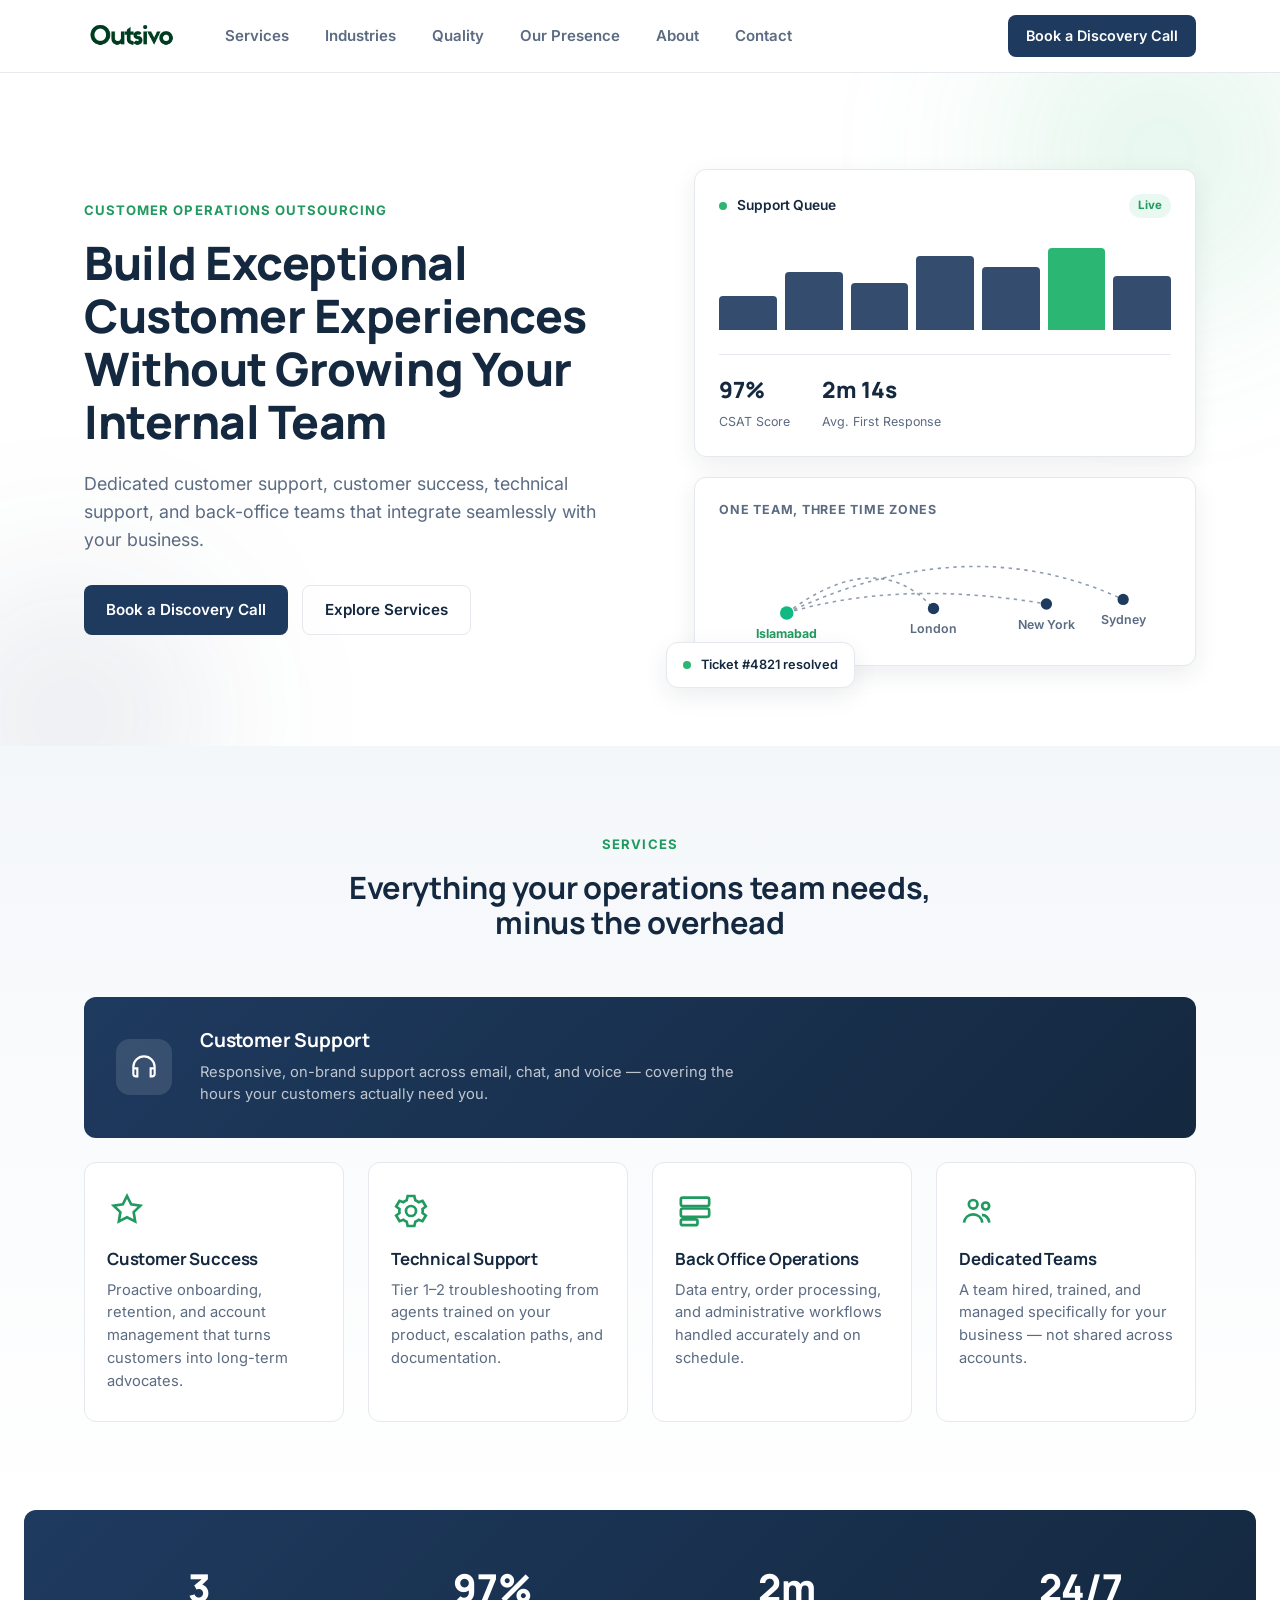
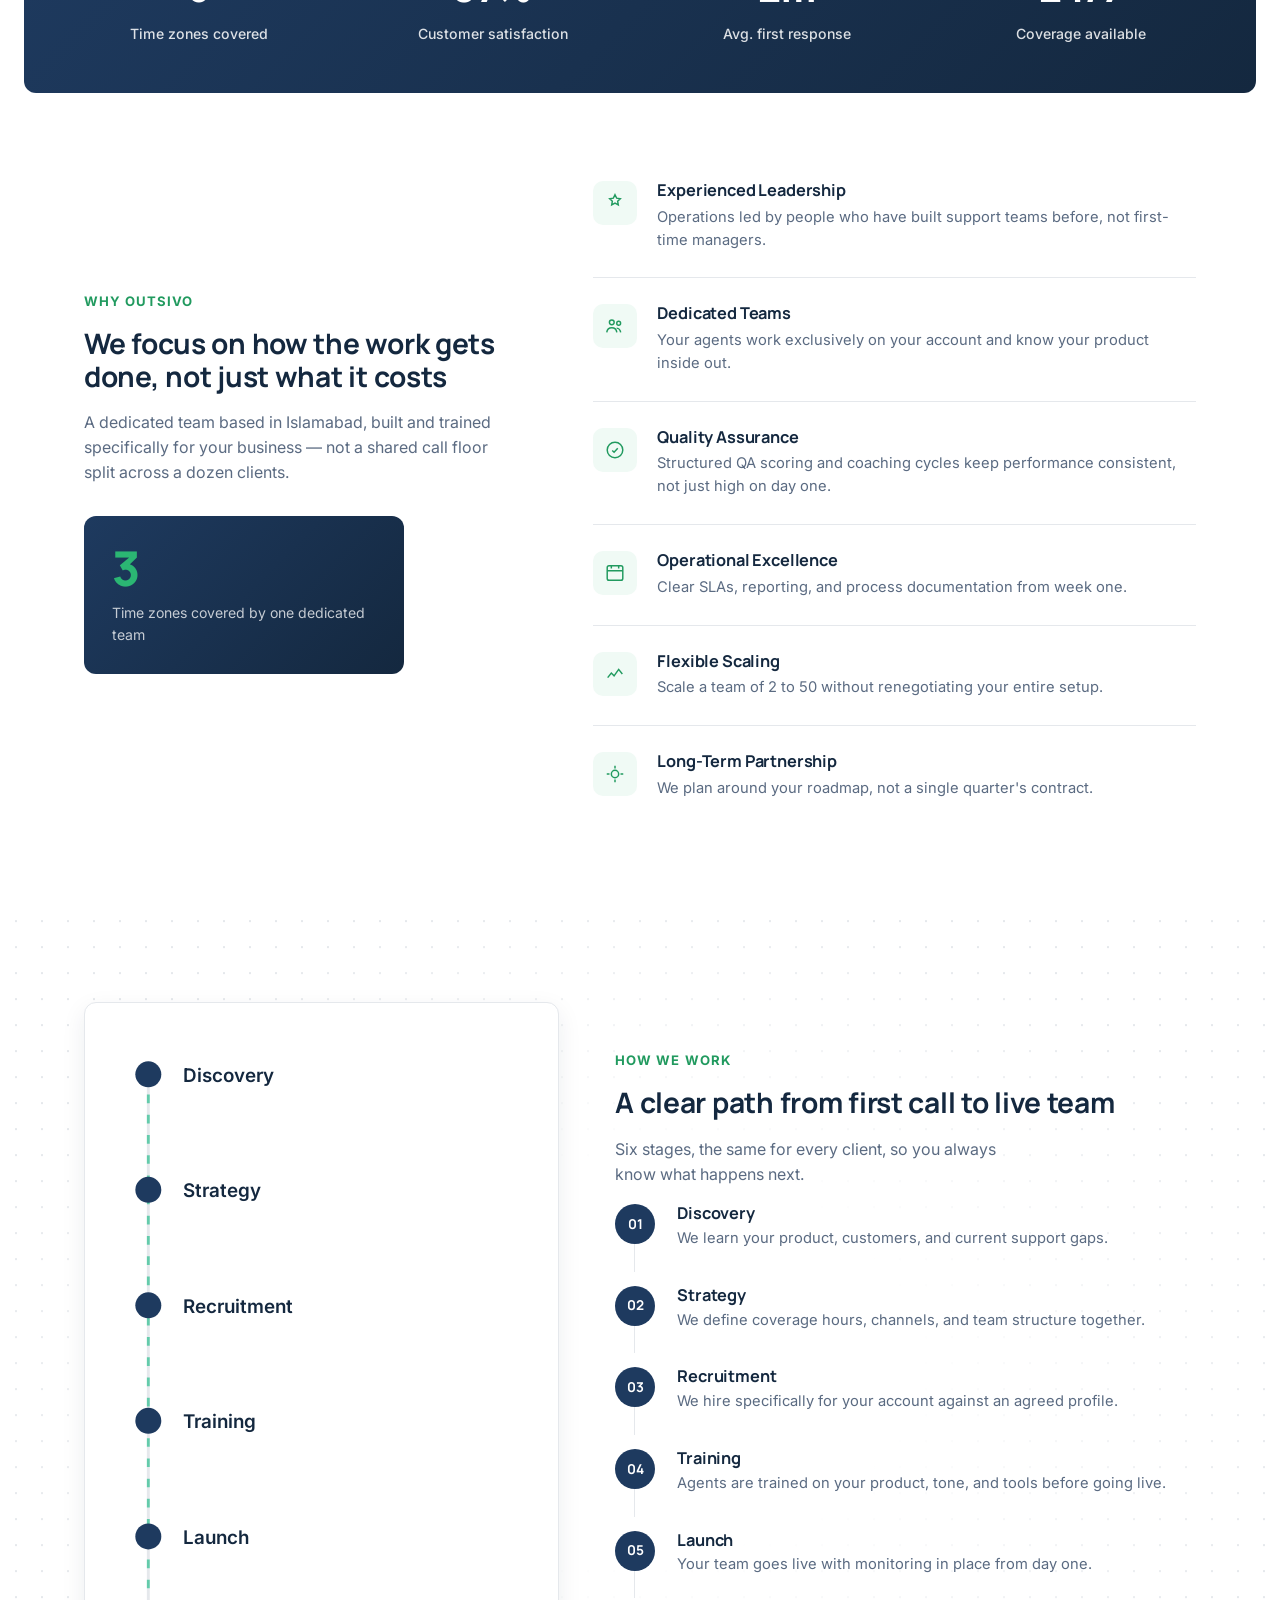
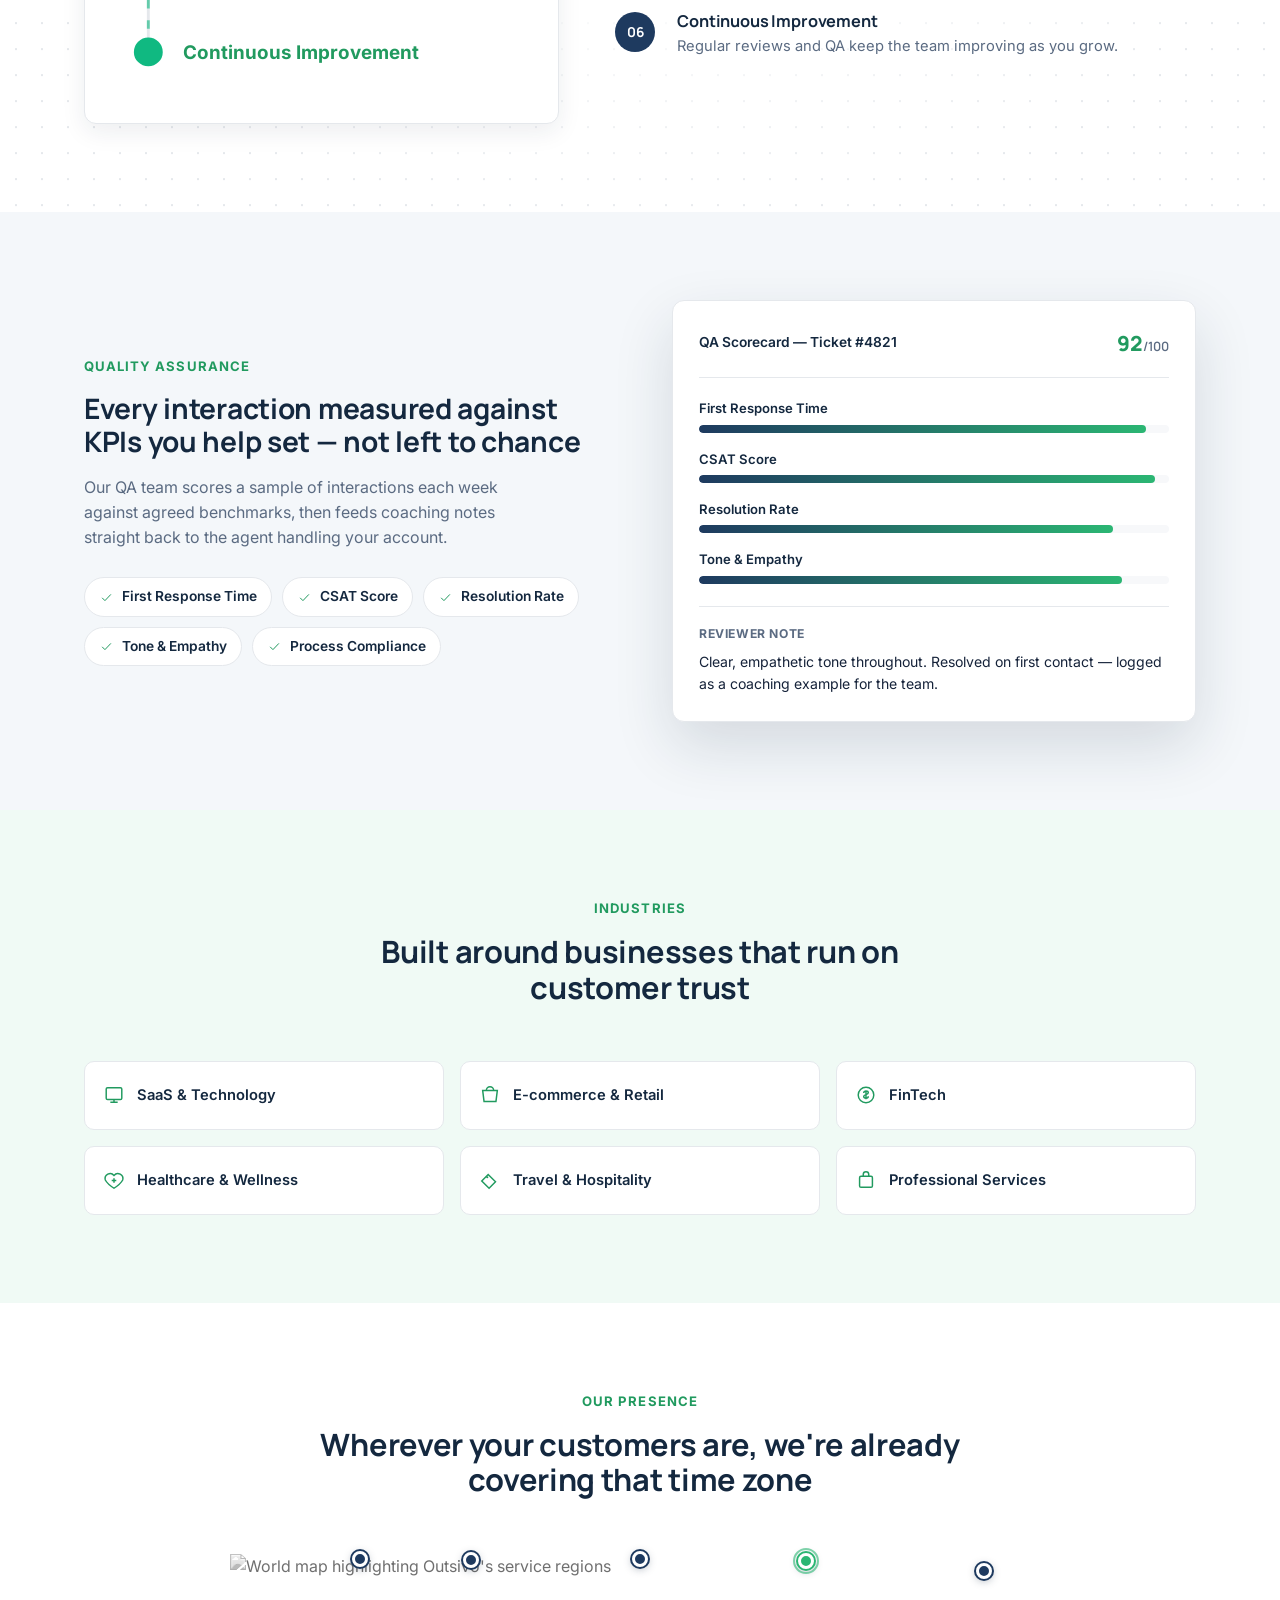
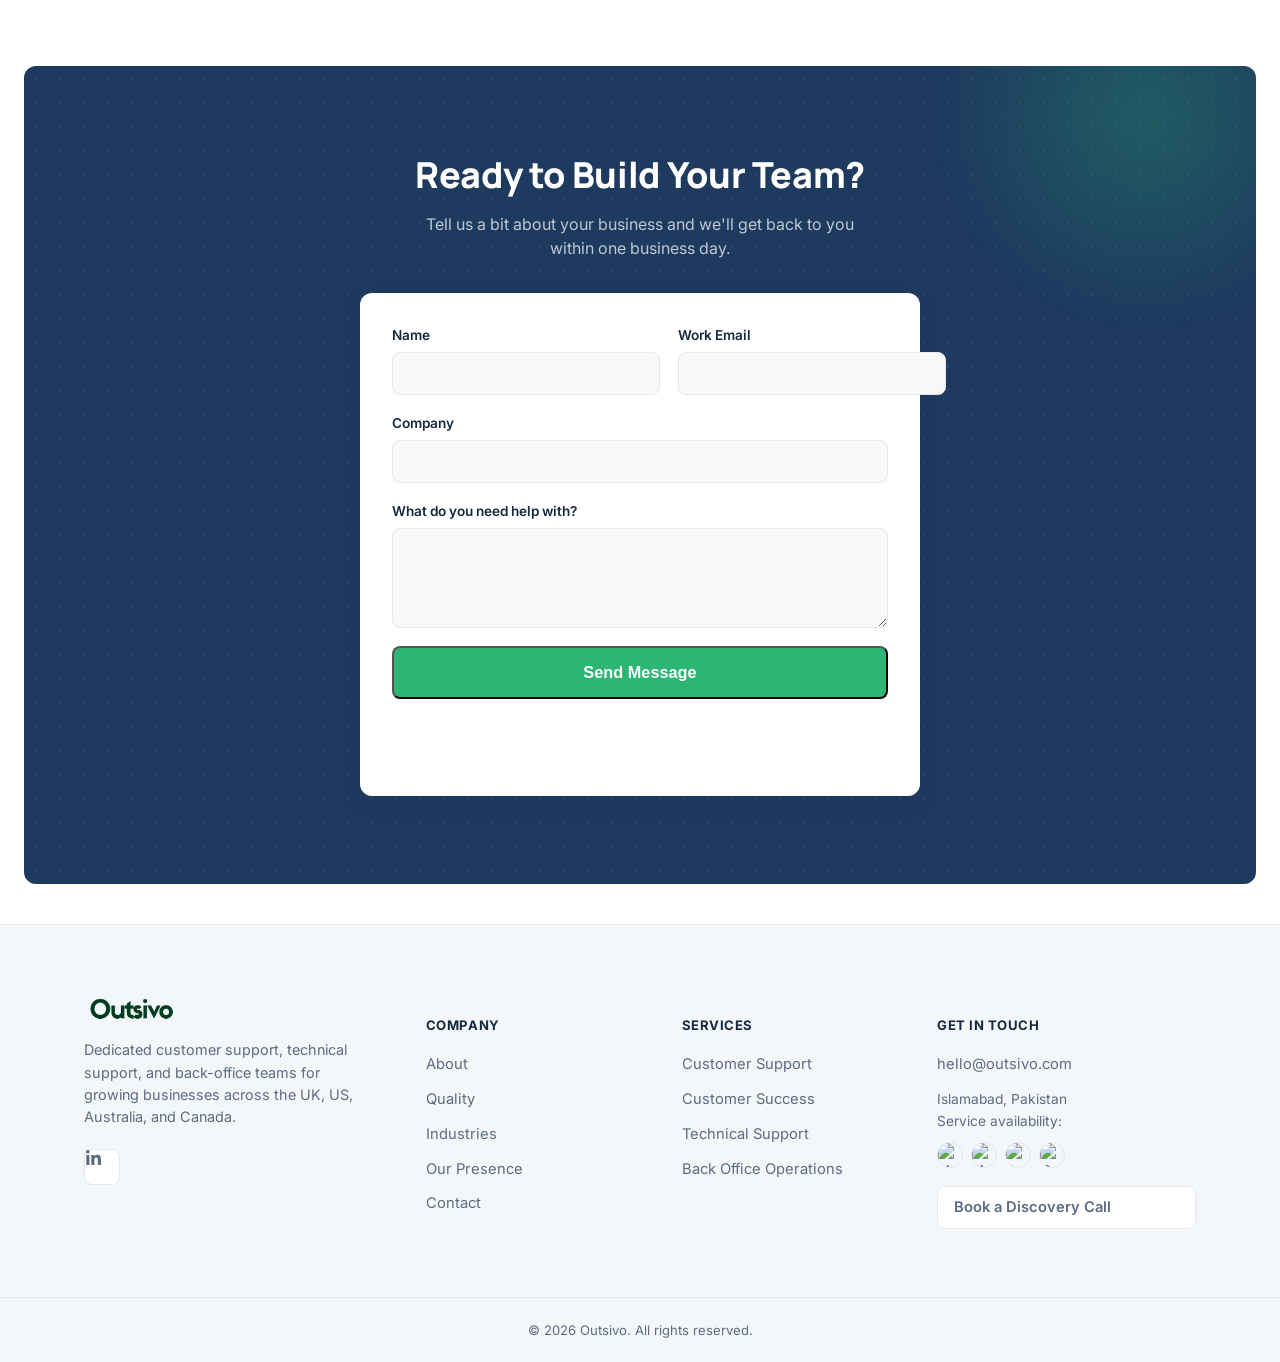
==== commit fd5270ac: "Add files via upload" ====
--- a/index.html
+++ b/index.html
@@ -8,6 +8,9 @@
 <link rel="preconnect" href="https://fonts.googleapis.com">
 <link rel="preconnect" href="https://fonts.gstatic.com" crossorigin>
 <link href="https://fonts.googleapis.com/css2?family=Manrope:wght@500;600;700;800&family=Inter:wght@400;500;600&display=swap" rel="stylesheet">
+<link rel="icon" href="assets/favicon.ico" sizes="any">
+<link rel="icon" href="assets/o-mark-512.png" type="image/png">
+<link rel="apple-touch-icon" href="assets/apple-touch-icon.png">
 <link rel="stylesheet" href="styles.css">
 </head>
 <body>
@@ -85,7 +88,7 @@
             <path d="M60 70 Q140 10 190 66" fill="none" stroke="#1E3A5F" stroke-width="1.4" stroke-dasharray="3 4" opacity="0.5"/>
             <path d="M60 70 Q160 40 290 62" fill="none" stroke="#1E3A5F" stroke-width="1.4" stroke-dasharray="3 4" opacity="0.5"/>
             <path d="M60 70 Q220 -6 358 58" fill="none" stroke="#1E3A5F" stroke-width="1.4" stroke-dasharray="3 4" opacity="0.5"/>
-            <circle cx="60" cy="70" r="6" fill="#2BB673"/>
+            <circle cx="60" cy="70" r="6" fill="#10B981"/>
             <text x="60" y="92" text-anchor="middle" class="coverage__city coverage__city--origin">Islamabad</text>
             <circle cx="190" cy="66" r="5" fill="#1E3A5F"/>
             <text x="190" y="88" text-anchor="middle" class="coverage__city">London</text>
@@ -253,7 +256,7 @@
       <div class="process__visual" aria-hidden="true">
         <svg class="process__svg" viewBox="0 0 300 460" xmlns="http://www.w3.org/2000/svg">
           <line x1="30" y1="30" x2="30" y2="430" stroke="#E5E8EC" stroke-width="2"/>
-          <line x1="30" y1="30" x2="30" y2="430" stroke="#2BB673" stroke-width="2" stroke-dasharray="6 8" opacity="0.6"/>
+          <line x1="30" y1="30" x2="30" y2="430" stroke="#10B981" stroke-width="2" stroke-dasharray="6 8" opacity="0.6"/>
 
           <circle cx="30" cy="30" r="9" fill="#1E3A5F"/>
           <text x="54" y="35" class="process__node-label">Discovery</text>
@@ -270,7 +273,7 @@
           <circle cx="30" cy="350" r="9" fill="#1E3A5F"/>
           <text x="54" y="355" class="process__node-label">Launch</text>
 
-          <circle cx="30" cy="430" r="10" fill="#2BB673"/>
+          <circle cx="30" cy="430" r="10" fill="#10B981"/>
           <text x="54" y="435" class="process__node-label process__node-label--accent">Continuous Improvement</text>
         </svg>
       </div>
